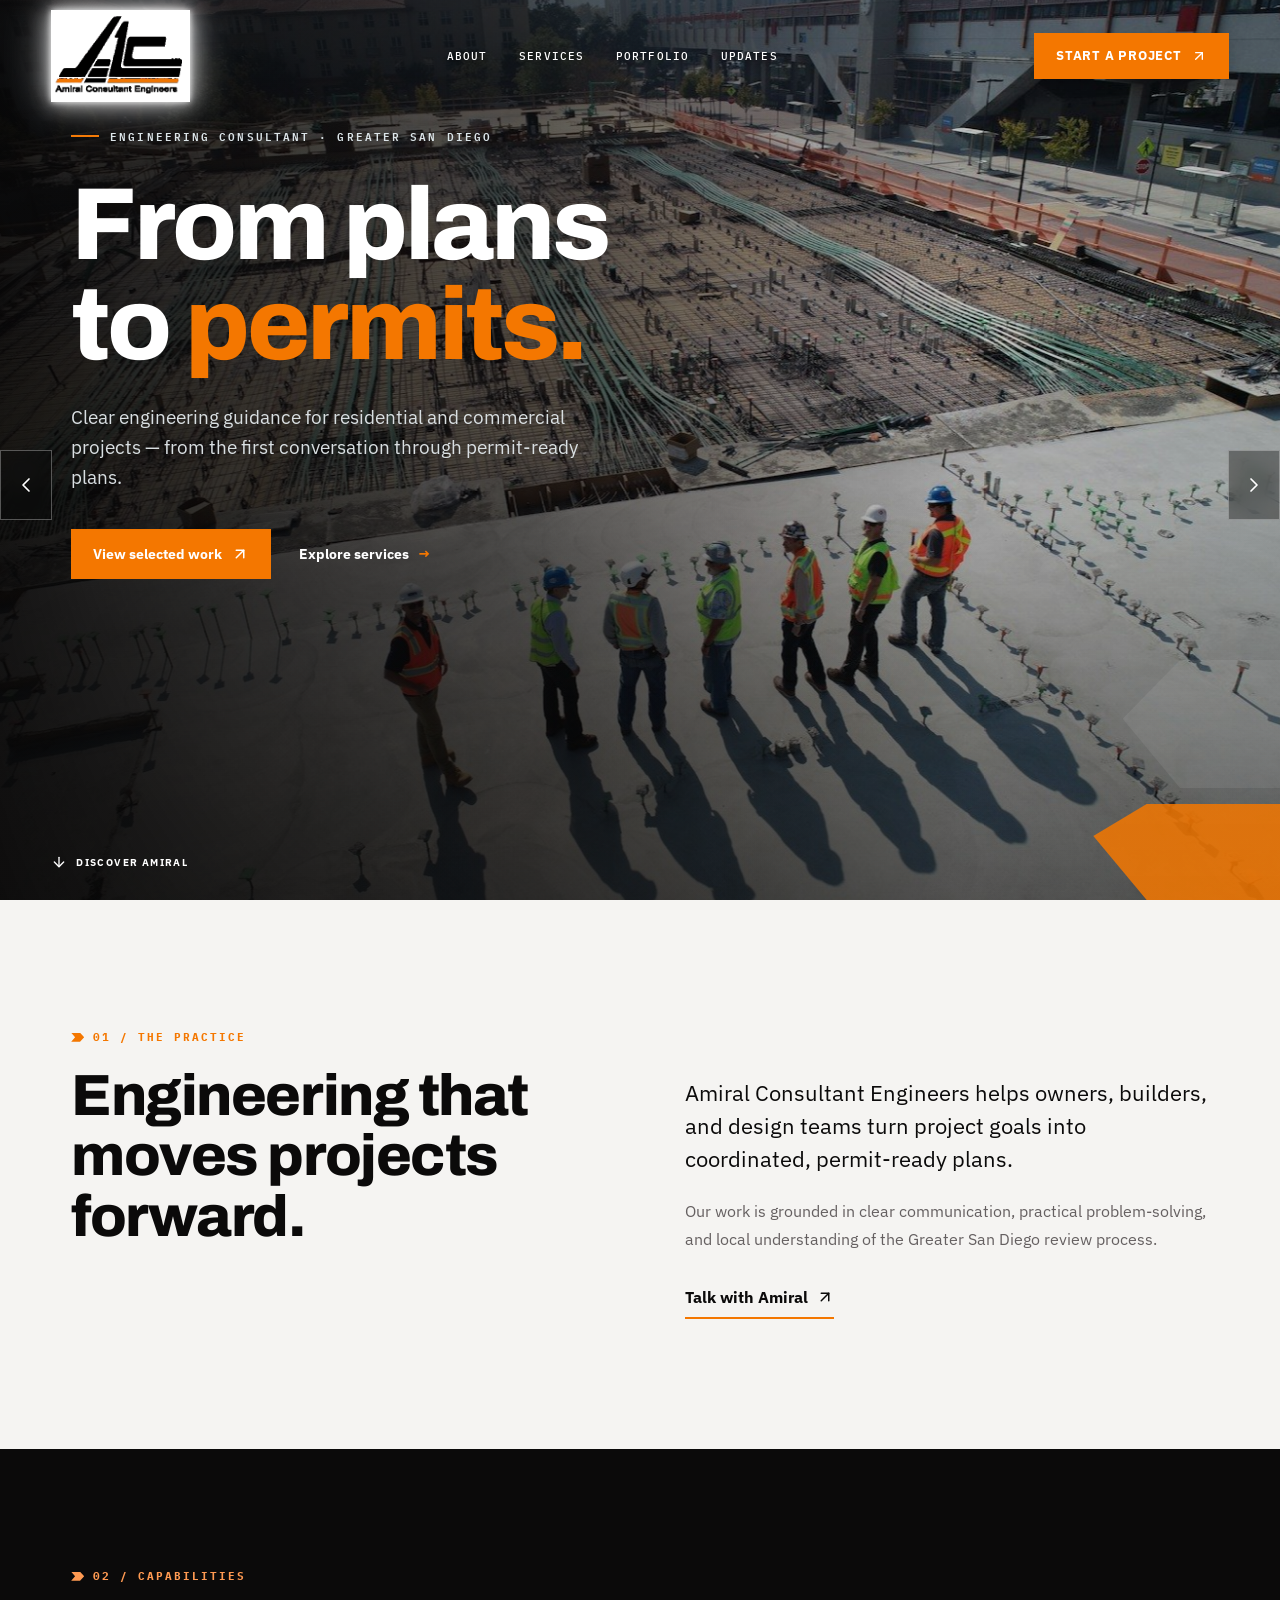
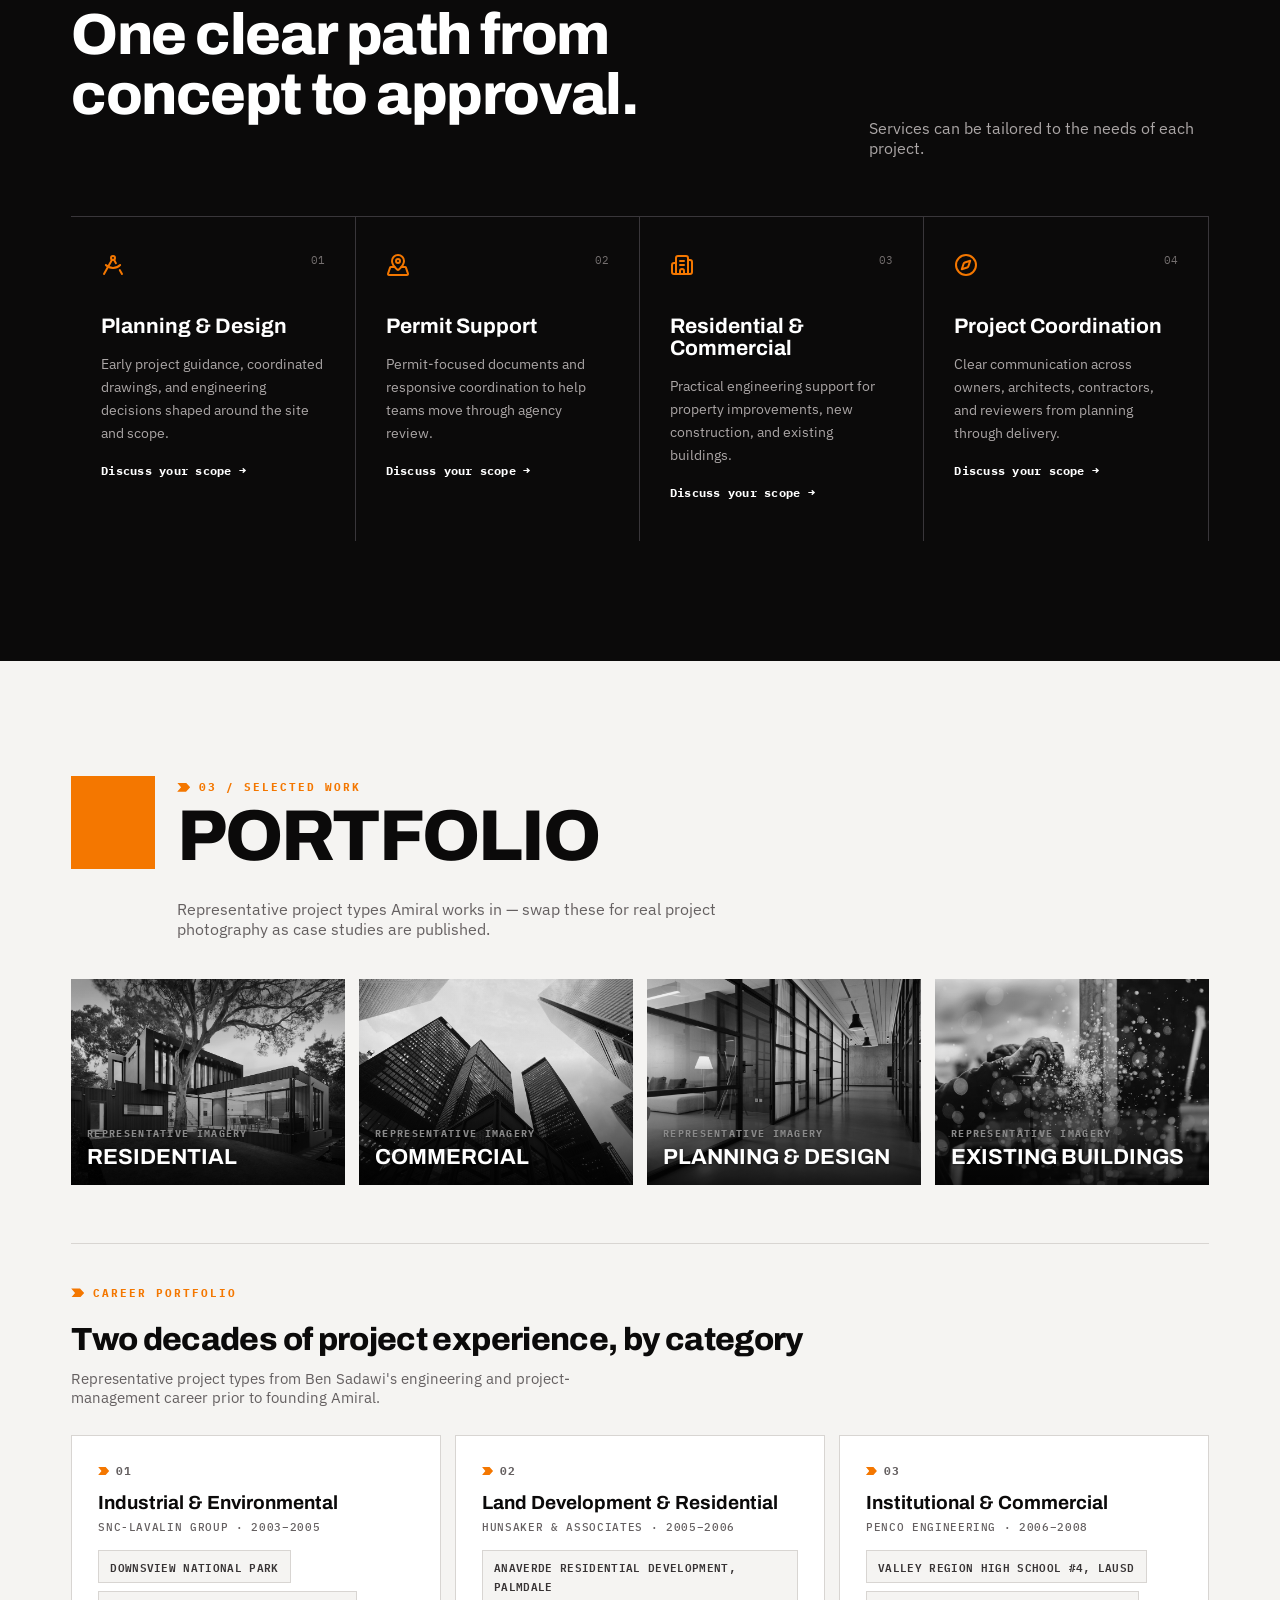
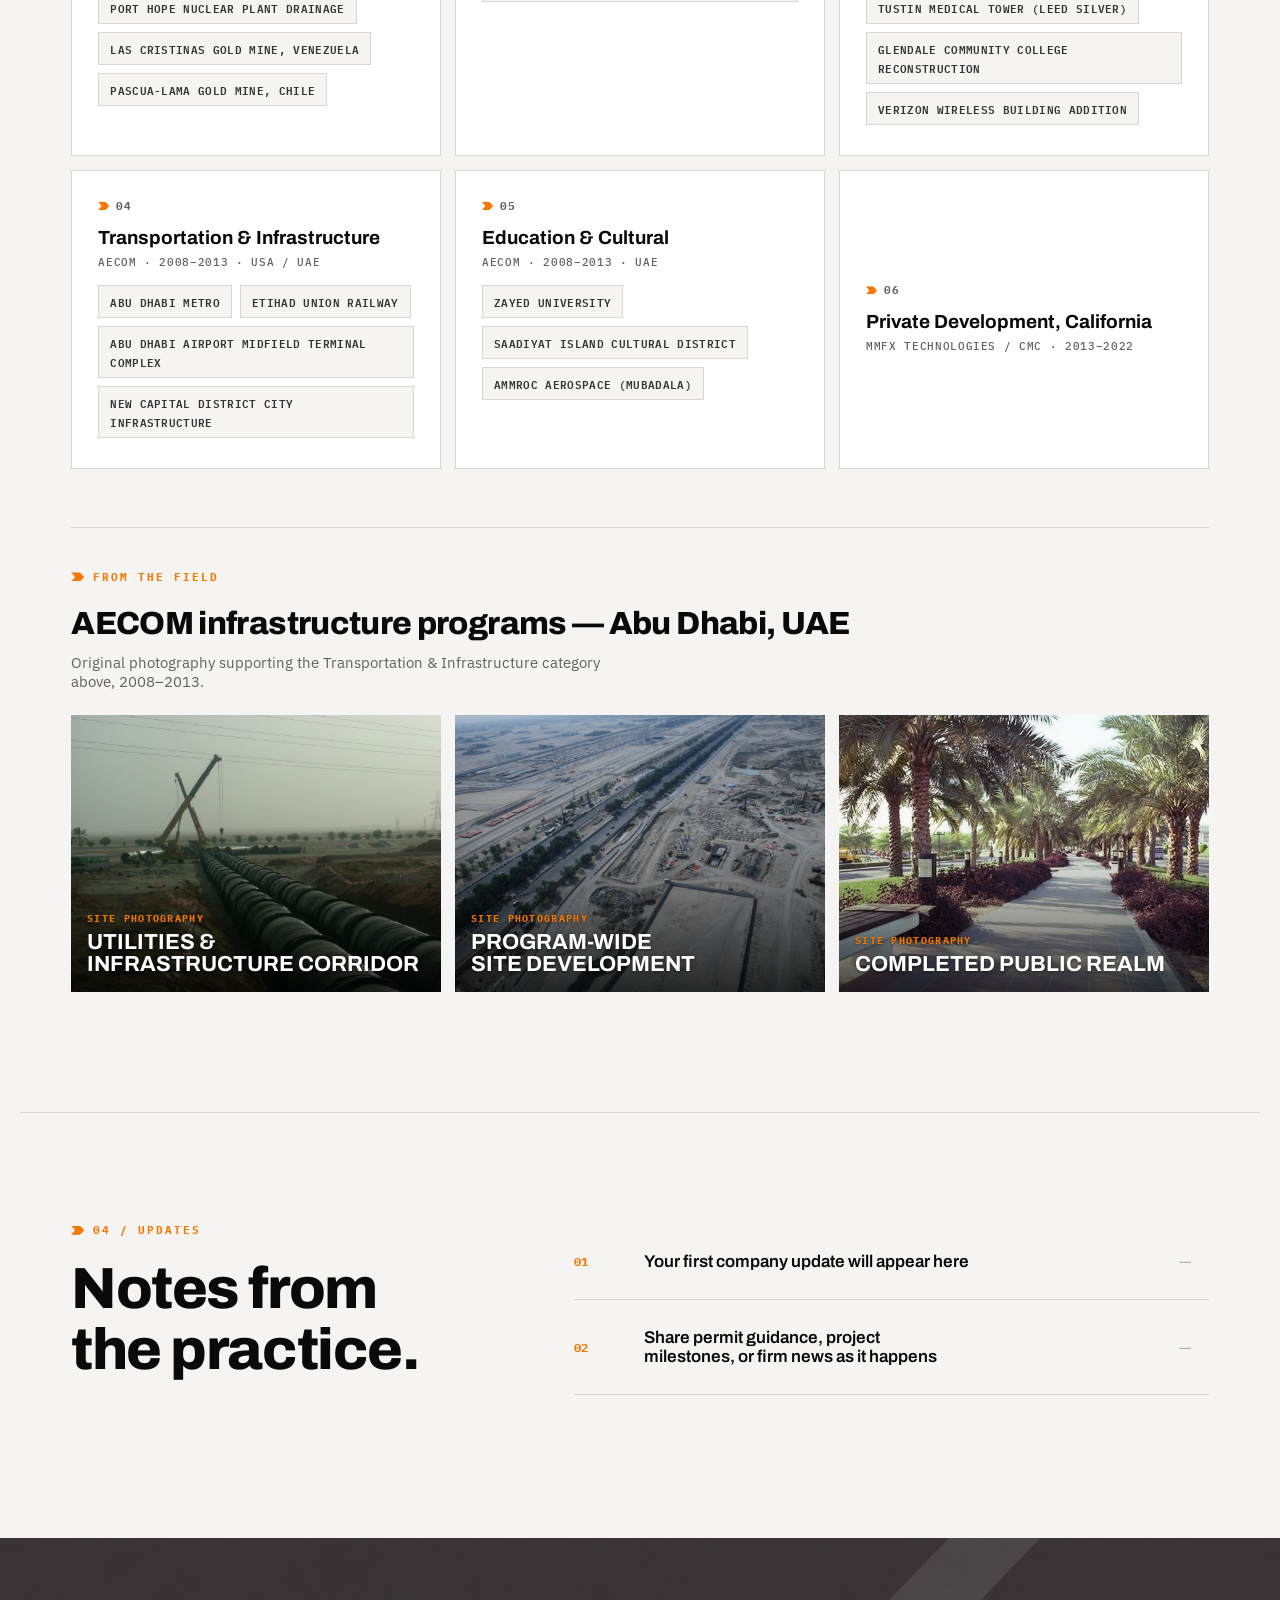
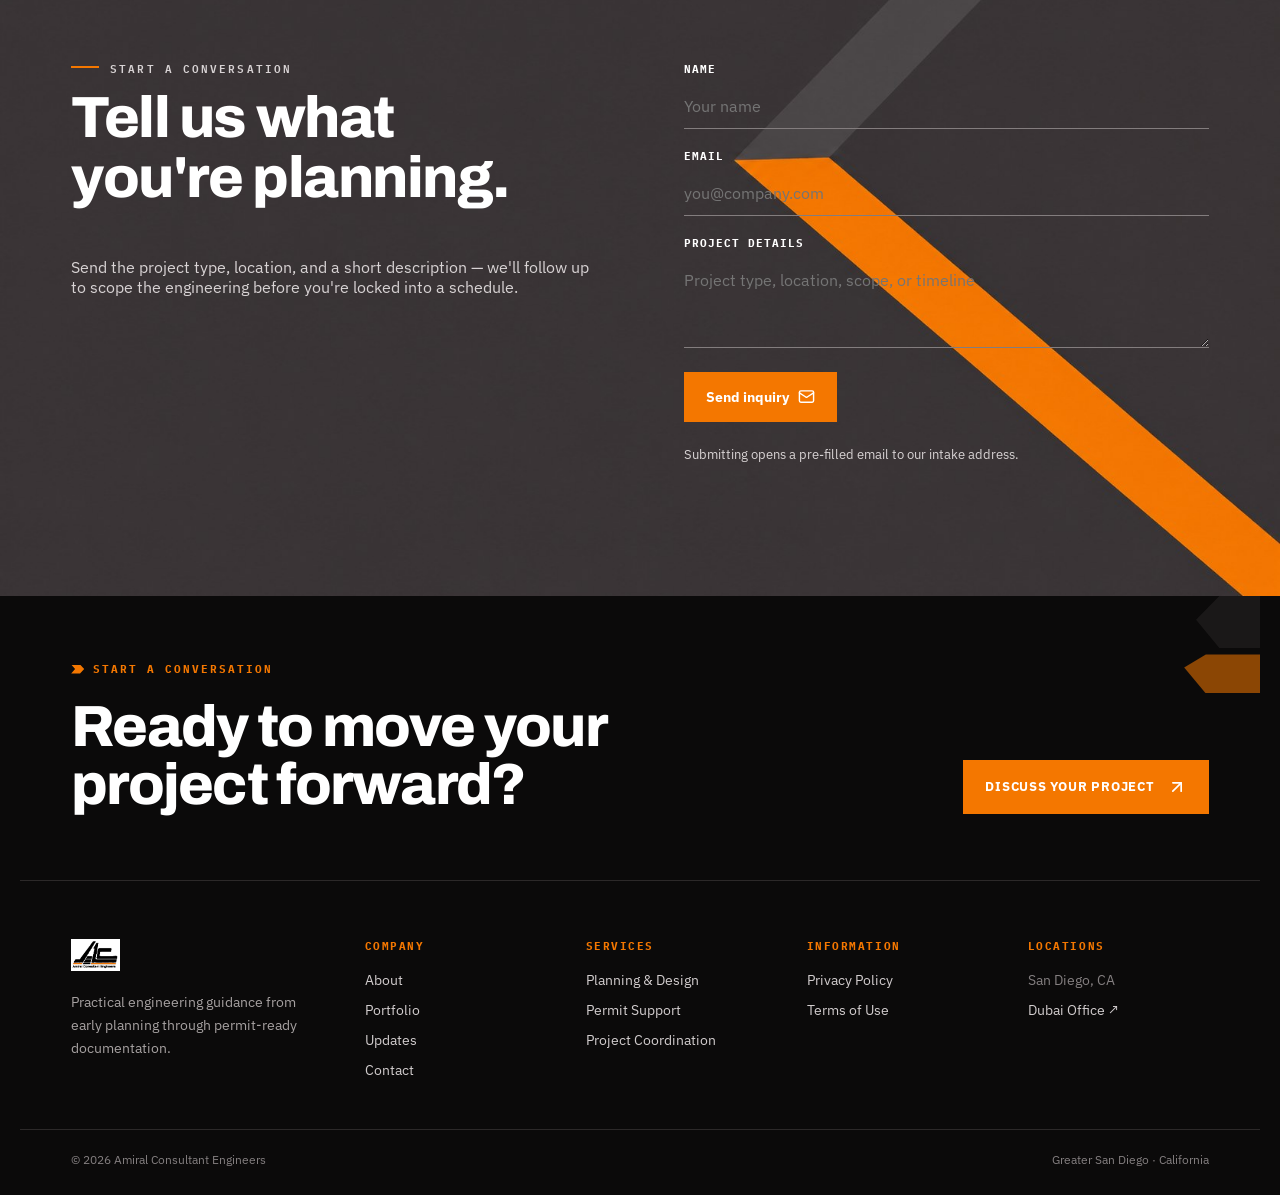
==== index.html @ 7d8e1036 "Add files via upload" ====
<!doctype html>
<html lang="en">
<head>
<meta charset="utf-8">
<meta name="viewport" content="width=device-width,initial-scale=1">
<title>Amiral Consultant Engineers</title>
<link rel="icon" href="assets/favicon.svg">
<link rel="preconnect" href="https://fonts.googleapis.com">
<link rel="preconnect" href="https://fonts.gstatic.com" crossorigin>
<link rel="stylesheet" href="https://fonts.googleapis.com/css2?family=Archivo:wght@500;700;800;900&family=IBM+Plex+Sans:wght@400;500;600&family=IBM+Plex+Mono:wght@500;600&display=swap">
<link rel="stylesheet" href="style.css">
</head>
<body class="has-hero">
<header class="site-header">
  <a href="#top" class="brand" aria-label="Amiral Consultant Engineers home">
    <img src="assets/logo.png" alt="Amiral Consultant Engineers">
  </a>
  <nav class="desktop-nav" aria-label="Primary navigation">
    <a href="#about">About</a>
    <a href="#expertise">Services</a>
    <a href="#work">Portfolio</a>
    <a href="#updates">Updates</a>
  </nav>
  <a href="#contact" class="header-cta">Start a project
    <svg width="16" height="16" viewBox="0 0 24 24" fill="none" stroke="currentColor" stroke-width="2" stroke-linecap="round" stroke-linejoin="round" aria-hidden="true"><path d="M7 7h10v10"/><path d="M7 17 17 7"/></svg>
  </a>
  <button class="menu-toggle" type="button" aria-label="Open navigation" aria-expanded="false" aria-controls="mobile-menu">
    <svg width="24" height="24" viewBox="0 0 24 24" fill="none" stroke="currentColor" stroke-width="2" stroke-linecap="round" stroke-linejoin="round" aria-hidden="true"><path d="M4 5h16"/><path d="M4 12h16"/><path d="M4 19h16"/></svg>
  </button>
</header>

<div class="menu-backdrop" aria-hidden="true"></div>
<aside id="mobile-menu" class="mobile-menu" aria-hidden="true">
  <div class="mobile-menu-top">
    <span>Menu</span>
    <button type="button" aria-label="Close navigation">
      <svg width="22" height="22" viewBox="0 0 24 24" fill="none" stroke="currentColor" stroke-width="2" stroke-linecap="round" stroke-linejoin="round" aria-hidden="true"><path d="M18 6 6 18"/><path d="m6 6 12 12"/></svg>
    </button>
  </div>
  <nav aria-label="Mobile navigation">
    <a href="#about"><span>01</span>About</a>
    <a href="#expertise"><span>02</span>Services</a>
    <a href="#work"><span>03</span>Portfolio</a>
    <a href="#updates"><span>04</span>Updates</a>
  </nav>
  <a href="#contact" class="mobile-menu-cta">Start a project
    <svg width="18" height="18" viewBox="0 0 24 24" fill="none" stroke="currentColor" stroke-width="2" stroke-linecap="round" stroke-linejoin="round" aria-hidden="true"><path d="M7 7h10v10"/><path d="M7 17 17 7"/></svg>
  </a>
  <p>From plans to permits.<br>Serving Greater San Diego.</p>
</aside>

<main id="top">
  <section class="hero" aria-labelledby="hero-title">
    <div class="hero-image hero-slide slide-right" style="background-image:url(assets/hero-coordination.jpg)" role="img" aria-label="Engineering and construction project site"></div>
    <div class="hero-slider-controls" aria-label="Banner image controls">
      <button class="hero-arrow hero-arrow-left" type="button" aria-label="Previous banner image">
        <svg viewBox="0 0 24 24" fill="none" stroke="currentColor" stroke-width="2" stroke-linecap="round" stroke-linejoin="round" aria-hidden="true"><path d="m15 18-6-6 6-6"/></svg>
      </button>
      <button class="hero-arrow hero-arrow-right" type="button" aria-label="Next banner image">
        <svg viewBox="0 0 24 24" fill="none" stroke="currentColor" stroke-width="2" stroke-linecap="round" stroke-linejoin="round" aria-hidden="true"><path d="m9 18 6-6-6-6"/></svg>
      </button>
    </div>
    <div class="hero-shade"></div>
    <svg class="hero-chevron" viewBox="0 0 240 180" aria-hidden="true" focusable="false">
      <polygon points="240,0 240,96 165,96 122,44 165,0" fill="rgba(255,255,255,.07)"/>
      <polygon points="240,108 240,180 140,180 100,132 140,108" fill="var(--orange)" opacity=".85"/>
    </svg>
    <div class="hero-content">
      <p class="eyebrow"><span></span> Engineering consultant · Greater San Diego</p>
      <h1 id="hero-title">From plans<br>to <em>permits.</em></h1>
      <p class="hero-copy">Clear engineering guidance for residential and commercial projects — from the first conversation through permit-ready plans.</p>
      <div class="hero-actions">
        <a href="#work" class="button primary">View selected work
          <svg width="18" height="18" viewBox="0 0 24 24" fill="none" stroke="currentColor" stroke-width="2" stroke-linecap="round" stroke-linejoin="round" aria-hidden="true"><path d="M7 7h10v10"/><path d="M7 17 17 7"/></svg>
        </a>
        <a href="#expertise" class="text-link">Explore services <span>→</span></a>
      </div>
    </div>
    <a class="scroll-cue" href="#about" aria-label="Scroll to company introduction">
      <svg width="16" height="16" viewBox="0 0 24 24" fill="none" stroke="currentColor" stroke-width="2" stroke-linecap="round" stroke-linejoin="round" aria-hidden="true"><path d="M12 5v14"/><path d="m19 12-7 7-7-7"/></svg>
      Discover Amiral
    </a>
  </section>

  <section class="intro section" id="about">
    <div>
      <p class="section-label">01 / The practice</p>
      <h2>Engineering that<br>moves projects forward.</h2>
    </div>
    <div class="intro-copy">
      <p>Amiral Consultant Engineers helps owners, builders, and design teams turn project goals into coordinated, permit-ready plans.</p>
      <p>Our work is grounded in clear communication, practical problem-solving, and local understanding of the Greater San Diego review process.</p>
      <a href="#contact" class="arrow-link">Talk with Amiral
        <svg width="18" height="18" viewBox="0 0 24 24" fill="none" stroke="currentColor" stroke-width="2" stroke-linecap="round" stroke-linejoin="round" aria-hidden="true"><path d="M7 7h10v10"/><path d="M7 17 17 7"/></svg>
      </a>
    </div>
  </section>

  <section class="expertise" id="expertise">
    <div class="section expertise-head">
      <div>
        <p class="section-label light">02 / Capabilities</p>
        <h2>One clear path from<br>concept to approval.</h2>
      </div>
      <p>Services can be tailored to the needs of each project.</p>
    </div>
    <div class="service-grid section" style="padding-top:0;">
      <article>
        <svg width="24" height="24" viewBox="0 0 24 24" fill="none" stroke="currentColor" stroke-width="2" stroke-linecap="round" stroke-linejoin="round" aria-hidden="true"><path d="m12.99 6.74 1.93 3.44"/><path d="M19.136 12a10 10 0 0 1-14.271 0"/><path d="m21 21-2.16-3.84"/><path d="m3 21 8.02-14.26"/><circle cx="12" cy="5" r="2"/></svg>
        <span class="idx">01</span>
        <h3>Planning &amp; Design</h3>
        <p>Early project guidance, coordinated drawings, and engineering decisions shaped around the site and scope.</p>
        <a href="#contact">Discuss your scope →</a>
      </article>
      <article>
        <svg width="24" height="24" viewBox="0 0 24 24" fill="none" stroke="currentColor" stroke-width="2" stroke-linecap="round" stroke-linejoin="round" aria-hidden="true"><path d="M18 8c0 3.613-3.869 7.429-5.393 8.795a1 1 0 0 1-1.214 0C9.87 15.429 6 11.613 6 8a6 6 0 0 1 12 0"/><circle cx="12" cy="8" r="2"/><path d="M8.714 14h-3.71a1 1 0 0 0-.948.683l-2.004 6A1 1 0 0 0 3 22h18a1 1 0 0 0 .948-1.316l-2-6a1 1 0 0 0-.949-.684h-3.712"/></svg>
        <span class="idx">02</span>
        <h3>Permit Support</h3>
        <p>Permit-focused documents and responsive coordination to help teams move through agency review.</p>
        <a href="#contact">Discuss your scope →</a>
      </article>
      <article>
        <svg width="24" height="24" viewBox="0 0 24 24" fill="none" stroke="currentColor" stroke-width="2" stroke-linecap="round" stroke-linejoin="round" aria-hidden="true"><path d="M10 12h4"/><path d="M10 8h4"/><path d="M14 21v-3a2 2 0 0 0-4 0v3"/><path d="M6 10H4a2 2 0 0 0-2 2v7a2 2 0 0 0 2 2h16a2 2 0 0 0 2-2V9a2 2 0 0 0-2-2h-2"/><path d="M6 21V5a2 2 0 0 1 2-2h8a2 2 0 0 1 2 2v16"/></svg>
        <span class="idx">03</span>
        <h3>Residential &amp; Commercial</h3>
        <p>Practical engineering support for property improvements, new construction, and existing buildings.</p>
        <a href="#contact">Discuss your scope →</a>
      </article>
      <article>
        <svg width="24" height="24" viewBox="0 0 24 24" fill="none" stroke="currentColor" stroke-width="2" stroke-linecap="round" stroke-linejoin="round" aria-hidden="true"><circle cx="12" cy="12" r="10"/><path d="m16.24 7.76-1.804 5.411a2 2 0 0 1-1.265 1.265L7.76 16.24l1.804-5.411a2 2 0 0 1 1.265-1.265z"/></svg>
        <span class="idx">04</span>
        <h3>Project Coordination</h3>
        <p>Clear communication across owners, architects, contractors, and reviewers from planning through delivery.</p>
        <a href="#contact">Discuss your scope →</a>
      </article>
    </div>
  </section>

  <section class="work section" id="work">
    <div class="portfolio-heading">
      <span aria-hidden="true"></span>
      <div>
        <p class="section-label">03 / Selected work</p>
        <h2>Portfolio</h2>
      </div>
    </div>
    <p class="portfolio-intro">Representative project types Amiral works in — swap these for real project photography as case studies are published.</p>
    <div class="project-grid">
      <article class="project">
        <a href="#contact" class="project-image-link" aria-label="Ask about residential projects">
          <div class="project-image" style="background-image:url(assets/work-residential.jpg)">
            <div class="project-overlay"><small>Representative imagery</small><h3>Residential</h3></div>
            <i><svg width="20" height="20" viewBox="0 0 24 24" fill="none" stroke="currentColor" stroke-width="2" stroke-linecap="round" stroke-linejoin="round" aria-hidden="true"><path d="M7 7h10v10"/><path d="M7 17 17 7"/></svg></i>
          </div>
        </a>
      </article>
      <article class="project">
        <a href="#contact" class="project-image-link" aria-label="Ask about commercial projects">
          <div class="project-image" style="background-image:url(assets/work-commercial.jpg)">
            <div class="project-overlay"><small>Representative imagery</small><h3>Commercial</h3></div>
            <i><svg width="20" height="20" viewBox="0 0 24 24" fill="none" stroke="currentColor" stroke-width="2" stroke-linecap="round" stroke-linejoin="round" aria-hidden="true"><path d="M7 7h10v10"/><path d="M7 17 17 7"/></svg></i>
          </div>
        </a>
      </article>
      <article class="project">
        <a href="#contact" class="project-image-link" aria-label="Ask about planning and design">
          <div class="project-image" style="background-image:url(assets/work-planning.jpg)">
            <div class="project-overlay"><small>Representative imagery</small><h3>Planning &amp; Design</h3></div>
            <i><svg width="20" height="20" viewBox="0 0 24 24" fill="none" stroke="currentColor" stroke-width="2" stroke-linecap="round" stroke-linejoin="round" aria-hidden="true"><path d="M7 7h10v10"/><path d="M7 17 17 7"/></svg></i>
          </div>
        </a>
      </article>
      <article class="project">
        <a href="#contact" class="project-image-link" aria-label="Ask about existing-building retrofits">
          <div class="project-image" style="background-image:url(assets/work-retrofit.jpg)">
            <div class="project-overlay"><small>Representative imagery</small><h3>Existing Buildings</h3></div>
            <i><svg width="20" height="20" viewBox="0 0 24 24" fill="none" stroke="currentColor" stroke-width="2" stroke-linecap="round" stroke-linejoin="round" aria-hidden="true"><path d="M7 7h10v10"/><path d="M7 17 17 7"/></svg></i>
          </div>
        </a>
      </article>
    </div>

    <div class="portfolio-sub">
      <p class="section-label">Career portfolio</p>
      <h3>Two decades of project experience, by category</h3>
      <p class="portfolio-sub-intro">Representative project types from Ben Sadawi's engineering and project-management career prior to founding Amiral.</p>
    </div>
    <div class="category-grid">
      <article class="category-card">
        <span class="idx">01</span>
        <h3>Industrial &amp; Environmental</h3>
        <span class="category-meta">SNC-Lavalin Group · 2003–2005</span>
        <ul>
          <li>Downsview National Park</li>
          <li>Port Hope Nuclear Plant Drainage</li>
          <li>Las Cristinas Gold Mine, Venezuela</li>
          <li>Pascua-Lama Gold Mine, Chile</li>
        </ul>
      </article>
      <article class="category-card">
        <span class="idx">02</span>
        <h3>Land Development &amp; Residential</h3>
        <span class="category-meta">Hunsaker &amp; Associates · 2005–2006</span>
        <ul>
          <li>ANAVERDE Residential Development, Palmdale</li>
        </ul>
      </article>
      <article class="category-card">
        <span class="idx">03</span>
        <h3>Institutional &amp; Commercial</h3>
        <span class="category-meta">PENCO Engineering · 2006–2008</span>
        <ul>
          <li>Valley Region High School #4, LAUSD</li>
          <li>Tustin Medical Tower (LEED Silver)</li>
          <li>Glendale Community College Reconstruction</li>
          <li>Verizon Wireless Building Addition</li>
        </ul>
      </article>
      <article class="category-card">
        <span class="idx">04</span>
        <h3>Transportation &amp; Infrastructure</h3>
        <span class="category-meta">AECOM · 2008–2013 · USA / UAE</span>
        <ul>
          <li>Abu Dhabi Metro</li>
          <li>Etihad Union Railway</li>
          <li>Abu Dhabi Airport Midfield Terminal Complex</li>
          <li>New Capital District City Infrastructure</li>
        </ul>
      </article>
      <article class="category-card">
        <span class="idx">05</span>
        <h3>Education &amp; Cultural</h3>
        <span class="category-meta">AECOM · 2008–2013 · UAE</span>
        <ul>
          <li>Zayed University</li>
          <li>Saadiyat Island Cultural District</li>
          <li>AMMROC Aerospace (Mubadala)</li>
        </ul>
      </article>
      <article class="category-card is-compact">
        <span class="idx">06</span>
        <h3>Private Development, California</h3>
        <span class="category-meta">MMFX Technologies / CMC · 2013–2022</span>
      </article>
    </div>

    <div class="portfolio-sub">
      <p class="section-label">From the field</p>
      <h3>AECOM infrastructure programs — Abu Dhabi, UAE</h3>
      <p class="portfolio-sub-intro">Original photography supporting the Transportation &amp; Infrastructure category above, 2008–2013.</p>
    </div>
    <div class="project-grid project-grid-3">
      <article class="project">
        <div class="project-image" style="background-image:url(assets/work-aecom-utilities.jpg)">
          <div class="project-overlay"><small>Site photography</small><h3>Utilities &amp; Infrastructure Corridor</h3></div>
        </div>
      </article>
      <article class="project">
        <div class="project-image" style="background-image:url(assets/work-aecom-sitewide.jpg)">
          <div class="project-overlay"><small>Site photography</small><h3>Program-Wide Site Development</h3></div>
        </div>
      </article>
      <article class="project">
        <div class="project-image" style="background-image:url(assets/work-aecom-streetscape.jpg)">
          <div class="project-overlay"><small>Site photography</small><h3>Completed Public Realm</h3></div>
        </div>
      </article>
    </div>
  </section>

  <section class="updates section" id="updates">
    <div>
      <p class="section-label">04 / Updates</p>
      <h2>Notes from<br>the practice.</h2>
    </div>
    <div class="news-list">
      <article><span class="news-index">01</span><h3>Your first company update will appear here</h3><span class="empty-arrow">—</span></article>
      <article><span class="news-index">02</span><h3>Share permit guidance, project milestones, or firm news as it happens</h3><span class="empty-arrow">—</span></article>
    </div>
  </section>

  <section class="contact" id="contact">
    <div class="section contact-inner">
      <div>
        <p class="eyebrow"><span></span> Start a conversation</p>
        <h2>Tell us what<br>you're planning.</h2>
        <p>Send the project type, location, and a short description — we'll follow up to scope the engineering before you're locked into a schedule.</p>
      </div>
      <form>
        <label>Name<input required placeholder="Your name" name="name"></label>
        <label>Email<input type="email" required placeholder="you@company.com" name="email"></label>
        <label>Project details<textarea name="message" required placeholder="Project type, location, scope, or timeline"></textarea></label>
        <button class="button primary" type="submit">Send inquiry
          <svg width="17" height="17" viewBox="0 0 24 24" fill="none" stroke="currentColor" stroke-width="2" stroke-linecap="round" stroke-linejoin="round" aria-hidden="true"><path d="m22 7-8.991 5.727a2 2 0 0 1-2.009 0L2 7"/><rect x="2" y="4" width="20" height="16" rx="2"/></svg>
        </button>
        <p class="form-note">Submitting opens a pre-filled email to our intake address.</p>
      </form>
    </div>
  </section>
</main>

<footer class="site-footer">
  <div class="footer-callout">
    <svg class="footer-chevron" viewBox="0 0 240 180" aria-hidden="true" focusable="false">
      <polygon points="240,0 240,96 165,96 122,44 165,0" fill="#282525"/>
      <polygon points="240,108 240,180 140,180 100,132 140,108" fill="var(--orange)"/>
    </svg>
    <div>
      <p class="section-label">Start a conversation</p>
      <h2>Ready to move your<br>project forward?</h2>
    </div>
    <a href="#contact">Discuss your project
      <svg width="20" height="20" viewBox="0 0 24 24" fill="none" stroke="currentColor" stroke-width="2" stroke-linecap="round" stroke-linejoin="round" aria-hidden="true"><path d="M7 7h10v10"/><path d="M7 17 17 7"/></svg>
    </a>
  </div>
  <div class="footer-main">
    <div class="footer-identity">
      <a href="#top" aria-label="Amiral Consultant Engineers home"><img src="assets/logo.png" alt="Amiral Consultant Engineers"></a>
      <p>Practical engineering guidance from early planning through permit-ready documentation.</p>
    </div>
    <nav class="footer-column" aria-label="Company">
      <h3>Company</h3>
      <a href="#about">About</a>
      <a href="#work">Portfolio</a>
      <a href="#updates">Updates</a>
      <a href="#contact">Contact</a>
    </nav>
    <nav class="footer-column" aria-label="Services">
      <h3>Services</h3>
      <a href="#expertise">Planning &amp; Design</a>
      <a href="#expertise">Permit Support</a>
      <a href="#expertise">Project Coordination</a>
    </nav>
    <nav class="footer-column" aria-label="Legal">
      <h3>Information</h3>
      <a href="privacy-policy.html">Privacy Policy</a>
      <a href="terms-of-use.html">Terms of Use</a>
    </nav>
    <nav class="footer-column" aria-label="Locations">
      <h3>Locations</h3>
      <span class="footer-location">San Diego, CA</span>
      <a href="https://amiralce.com/" target="_blank" rel="noopener">Dubai Office ↗</a>
    </nav>
  </div>
  <div class="footer-bottom">
    <span>© 2026 Amiral Consultant Engineers</span>
    <span>Greater San Diego · California</span>
  </div>
</footer>

<script src="script.js"></script>
</body>
</html>
---- style.css ----
/* Amiral Consultant Engineers — shared stylesheet
   Palette and section rhythm carried over from the firm's own site build;
   fonts upgraded from the Arial fallback to a real display/body/mono pairing. */

:root{
  --ink:#0b0a0a;
  --charcoal:#373334;
  --orange:#f47700;
  --orange-deep:#d96600;
  --paper:#f5f4f2;
  --line:#d8d5d2;
  --muted:#656061;
  --white:#ffffff;
  --font-display:'Archivo', system-ui, sans-serif;
  --font-body:'IBM Plex Sans', system-ui, sans-serif;
  --font-mono:'IBM Plex Mono', ui-monospace, 'SF Mono', Menlo, monospace;
}

*{box-sizing:border-box;}
html{scroll-behavior:smooth; overflow-x:hidden;}
body{margin:0; background:var(--paper); color:var(--ink); font-family:var(--font-body); padding-top:112px; overflow-x:hidden;}
body.has-hero{padding-top:0;}
h1,h2,h3,p{margin-top:0;}
h1,h2,h3{font-family:var(--font-display); text-wrap:balance;}
img{max-width:100%; display:block;}
a{text-decoration:none; color:inherit;}
.section{max-width:1240px; margin:0 auto; padding:110px clamp(20px,4vw,54px);}

/* ---------- Header ---------- */
/* Transparent by default so it floats over the hero image; solidifies after scroll
   (and immediately, via JS, on pages with no hero — see script.js). */
.site-header{
  height:112px; background:transparent; color:#fff;
  border-bottom:1px solid transparent; box-shadow:none;
  padding:0 clamp(20px,4vw,54px); display:flex; align-items:center; justify-content:space-between;
  position:fixed; top:0; left:0; right:0; z-index:20;
  transition:background .3s ease, border-color .3s ease, box-shadow .3s ease, color .3s ease;
}
.site-header.is-solid{
  background:var(--white); color:var(--ink);
  border-bottom:1px solid var(--line); box-shadow:0 5px 22px rgba(20,18,18,.06);
}
.brand{display:flex; align-items:center; gap:10px;}
.brand img{
  height:92px; width:auto;
  filter:drop-shadow(0 0 3px rgba(255,255,255,.9)) drop-shadow(0 0 10px rgba(255,255,255,.7)) drop-shadow(0 0 20px rgba(255,255,255,.45));
  transition:filter .3s ease;
}
.site-header.is-solid .brand img{filter:none;}
.desktop-nav{display:flex; gap:32px;}
.desktop-nav a{
  font-family:var(--font-mono); font-size:11px; font-weight:500; letter-spacing:.1em;
  text-transform:uppercase; color:#fff; text-shadow:0 1px 4px rgba(0,0,0,.4); position:relative; padding:35px 0;
  transition:color .3s ease, text-shadow .3s ease;
}
.site-header.is-solid .desktop-nav a{color:#302c2d; text-shadow:none;}
.desktop-nav a::after{content:""; position:absolute; left:0; right:100%; bottom:24px; height:2px; background:var(--orange); transition:right .25s;}
.desktop-nav a:hover{color:#fff;}
.site-header.is-solid .desktop-nav a:hover{color:var(--ink);}
.desktop-nav a:hover::after, .desktop-nav a:focus-visible::after{right:0;}
.header-cta{
  display:inline-flex; align-items:center; gap:9px; height:46px; padding:0 22px;
  background:var(--orange); color:#fff; font-weight:700; font-size:13px;
  text-transform:uppercase; letter-spacing:.06em; box-shadow:0 4px 16px rgba(0,0,0,.18);
}
.header-cta:hover{background:var(--orange-deep);}
.menu-toggle{
  display:none; width:44px; height:44px; border:1px solid rgba(255,255,255,.6); background:rgba(11,10,10,.25);
  color:#fff; align-items:center; justify-content:center; cursor:pointer; transition:background .3s ease, border-color .3s ease, color .3s ease;
}
.site-header.is-solid .menu-toggle{border-color:var(--line); background:transparent; color:var(--ink);}
.menu-toggle:hover, .menu-toggle:focus-visible{background:var(--orange); border-color:var(--orange); color:#fff;}
.menu-toggle svg{width:22px;}

.menu-backdrop{position:fixed; inset:0; background:rgba(0,0,0,.6); z-index:40; opacity:0; visibility:hidden; transition:opacity .3s, visibility .3s;}
.menu-backdrop.is-open{opacity:1; visibility:visible;}
.mobile-menu{
  position:fixed; top:0; right:0; width:min(88vw,390px); height:100dvh; background:#fff; color:var(--ink);
  z-index:50; padding:24px 26px 32px; display:flex; flex-direction:column; gap:0;
  transform:translateX(105%); visibility:hidden; transition:transform .35s ease, visibility .35s;
  box-shadow:-18px 0 55px rgba(0,0,0,.18);
}
.mobile-menu.is-open{transform:translateX(0); visibility:visible;}
.mobile-menu-top{display:flex; align-items:center; justify-content:space-between; text-transform:uppercase; letter-spacing:.17em; font-size:12px; color:var(--muted);}
.mobile-menu-top button{width:44px; height:44px; background:var(--orange); border:0; color:#fff; display:grid; place-items:center; cursor:pointer;}
.mobile-menu nav{display:grid; margin-top:40px;}
.mobile-menu nav a{
  display:flex; align-items:center; gap:14px; border-bottom:1px solid var(--line); padding:17px 0;
  font:600 26px var(--font-display); letter-spacing:-.02em; color:var(--ink);
}
.mobile-menu nav a span{font:700 10px var(--font-mono); color:var(--orange); letter-spacing:.1em;}
.mobile-menu nav a:hover{color:var(--orange);}
.mobile-menu-cta{
  margin-top:auto; background:var(--orange); padding:17px 19px; display:flex; align-items:center;
  justify-content:space-between; font-weight:700; text-transform:uppercase; letter-spacing:.06em;
  font-size:13px; color:#fff;
}
.mobile-menu>p{margin:20px 0 0; color:var(--muted); font-size:12px; line-height:1.6;}

/* ---------- Hero ---------- */
.hero{position:relative; min-height:100vh; min-height:100dvh; background:var(--ink); color:#fff; overflow:hidden;}
.hero-image{position:absolute; inset:0; background-size:cover; background-position:center 44%; transform:scale(1.01);}
.hero-slide{animation-duration:.7s; animation-timing-function:cubic-bezier(.22,.78,.28,1); animation-fill-mode:both;}
.slide-right{animation-name:hero-from-right;}
.slide-left{animation-name:hero-from-left;}
@keyframes hero-from-right{from{opacity:.4; transform:translateX(5%) scale(1.06);} to{opacity:1; transform:translateX(0) scale(1.01);}}
@keyframes hero-from-left{from{opacity:.4; transform:translateX(-5%) scale(1.06);} to{opacity:1; transform:translateX(0) scale(1.01);}}
.hero-shade{position:absolute; inset:0; background:linear-gradient(90deg, rgba(7,6,6,.92) 0%, rgba(7,6,6,.66) 42%, rgba(7,6,6,.18) 76%), linear-gradient(0deg, rgba(7,6,6,.5), transparent 46%);}
.hero-chevron{position:absolute; bottom:0; right:0; z-index:0; width:min(32vw,320px); height:auto; pointer-events:none;}
.hero-content{position:relative; z-index:1; max-width:1240px; margin:0 auto; padding:clamp(96px,14vh,160px) clamp(20px,4vw,54px) 140px;}
.eyebrow{display:flex; align-items:center; gap:11px; text-transform:uppercase; letter-spacing:.19em; font-size:11px; font-weight:600; font-family:var(--font-mono); color:#dce5e9;}
.eyebrow span{width:28px; height:2px; background:var(--orange);}
.hero h1{font-size:clamp(50px,8vw,112px); line-height:.98; letter-spacing:-.03em; font-weight:800; max-width:1000px; margin:30px 0 26px;}
.hero h1 em{font-style:normal; color:var(--orange);}
.hero-copy{font-size:19px; line-height:1.6; max-width:560px; color:#d9dfe2;}
.hero-actions{display:flex; align-items:center; gap:28px; margin-top:36px; flex-wrap:wrap;}
.button{
  display:inline-flex; align-items:center; justify-content:center; gap:9px; font-weight:700;
  border:0; padding:16px 22px; cursor:pointer; font-size:14px; font-family:var(--font-body);
}
.button.primary{background:var(--orange); color:#fff;}
.button.primary:hover{background:var(--orange-deep);}
.text-link{font-weight:700; font-size:14px;}
.text-link span{color:var(--orange); margin-left:6px;}
.scroll-cue{
  position:absolute; left:clamp(20px,4vw,54px); bottom:30px; z-index:2; display:flex; gap:9px; align-items:center;
  text-transform:uppercase; letter-spacing:.14em; font-size:10px; font-weight:700; color:#fff;
}
.hero-slider-controls{position:absolute; inset:50% 0 auto; z-index:3; transform:translateY(-50%); pointer-events:none;}
.hero-slider-controls button{
  position:absolute; width:52px; height:70px; display:grid; place-items:center; border:1px solid rgba(255,255,255,.3);
  background:rgba(11,10,10,.36); backdrop-filter:blur(8px); color:#fff; cursor:pointer; pointer-events:auto;
  transition:background .2s, border-color .2s;
}
.hero-arrow-left{left:0;}
.hero-arrow-right{right:0;}
.hero-slider-controls svg{width:24px; height:24px; stroke-width:1.7;}
.hero-slider-controls button:hover, .hero-slider-controls button:focus-visible{background:rgba(244,119,0,.92); border-color:var(--orange);}

/* ---------- Intro / about ---------- */
.intro{display:grid; grid-template-columns:1fr 1fr; gap:90px; padding-top:130px; padding-bottom:130px;}
.section-label{text-transform:uppercase; letter-spacing:.18em; font-size:11px; font-weight:700; font-family:var(--font-mono); color:var(--orange); margin-bottom:22px; display:block;}
.section-label::before{
  content:""; display:inline-block; width:13px; height:9px; margin-right:9px; vertical-align:middle; transform:translateY(-1px);
  background:var(--orange); clip-path:polygon(0 0, 68% 0, 100% 50%, 68% 100%, 0 100%, 30% 50%);
}
.section-label.light{color:#ff9a52;}
.section-label.light::before{background:#ff9a52;}
.intro h2, .section h2, .contact h2{font-size:clamp(38px,5vw,58px); line-height:1.04; letter-spacing:-.025em; font-weight:800;}
.intro-copy{padding-top:46px;}
.intro-copy>p:first-child{font-size:22px; line-height:1.5;}
.intro-copy>p:nth-child(2){color:var(--muted); line-height:1.75; margin-top:18px;}
.arrow-link{display:inline-flex; align-items:center; gap:8px; font-weight:700; border-bottom:2px solid var(--orange); padding:10px 0; margin-top:8px;}

/* ---------- Expertise ---------- */
.expertise{background:var(--ink); color:#fff;}
.expertise-head{display:flex; justify-content:space-between; align-items:flex-end; padding-bottom:42px; padding-top:120px; flex-wrap:wrap; gap:20px;}
.expertise-head>p{color:#aba6a6; max-width:34ch;}
.service-grid{display:grid; grid-template-columns:repeat(4,1fr); padding-top:0; padding-bottom:120px;}
.service-grid article{border-top:1px solid #39363a; border-right:1px solid #39363a; padding:36px 30px 40px; transition:background .25s, transform .25s;}
.service-grid article:hover{background:#161414; transform:translateY(-4px);}
.service-grid svg{color:var(--orange); width:24px; height:24px;}
.service-grid span.idx{float:right; color:#746f6f; font-family:var(--font-mono); font-size:11px;}
.service-grid h3{font-size:21px; margin:34px 0 16px; font-weight:700;}
.service-grid p{color:#aba6a6; font-size:14px; line-height:1.65; min-height:84px;}
.service-grid a{font-size:12px; font-weight:700; font-family:var(--font-mono); letter-spacing:.02em;}
.service-grid a:hover{color:var(--orange);}

/* ---------- Portfolio ---------- */
.work{padding-top:115px; padding-bottom:120px;}
.portfolio-heading{display:flex; align-items:stretch; gap:22px;}
.portfolio-heading>span{width:84px; background:var(--orange); flex:0 0 84px;}
.portfolio-heading .section-label{margin:4px 0 9px;}
.portfolio-heading h2{text-transform:uppercase; font-size:clamp(42px,6vw,72px); line-height:.92; margin:0; letter-spacing:-.03em; font-weight:800;}
.portfolio-intro{margin:30px 0 40px 106px; color:var(--muted); font-size:16px; max-width:56ch;}
.project-grid{display:grid; grid-template-columns:repeat(4,minmax(0,1fr)); gap:14px;}
.project-image-link{display:block; overflow:hidden;}
.project-image{aspect-ratio:4/3; position:relative; background-position:center; background-size:cover; filter:grayscale(100%); transition:filter .3s, transform .35s;}
.project-image::after{content:""; position:absolute; inset:0; background:linear-gradient(0deg, rgba(0,0,0,.78), rgba(0,0,0,.06) 62%);}
.project-image-link:hover .project-image{filter:grayscale(0); transform:scale(1.03);}
.project-image-link:focus-visible{outline:4px solid var(--orange); outline-offset:3px;}
.project-overlay{position:absolute; inset:auto 16px 16px; z-index:2; color:#fff; text-shadow:0 1px 3px rgba(0,0,0,.45);}
.project-overlay small{display:block; color:var(--orange); text-transform:uppercase; letter-spacing:.13em; font-size:10px; font-weight:700; margin-bottom:6px; font-family:var(--font-mono);}
.project-overlay h3{font-size:clamp(17px,1.7vw,23px); line-height:1.05; text-transform:uppercase; margin:0; font-weight:700;}
.project-image i{
  position:absolute; right:14px; bottom:14px; z-index:3; width:38px; height:38px; background:var(--orange); color:#fff;
  display:grid; place-items:center; font-style:normal; transform:translateY(55px); transition:transform .25s;
}
.project-image-link:hover .project-image i{transform:translateY(0);}

.portfolio-sub{margin:58px 0 24px; padding-top:42px; border-top:1px solid var(--line);}
.portfolio-sub h3{font-size:clamp(24px,3vw,32px); font-weight:800; letter-spacing:-.02em; margin:10px 0 0;}
.portfolio-sub-intro{color:var(--muted); font-size:15px; margin:12px 0 0; max-width:60ch;}
.project-grid-3{grid-template-columns:repeat(3,minmax(0,1fr));}
.project-grid-3 .project-image{filter:none;}
.project-grid-3 .project-image::after{background:linear-gradient(0deg, rgba(0,0,0,.72), rgba(0,0,0,.02) 56%);}

/* Career portfolio — Ben Sadawi's prior project experience, grouped by category */
.category-grid{display:grid; grid-template-columns:repeat(3,minmax(0,1fr)); gap:14px; margin-top:28px;}
.category-card{background:#fff; border:1px solid var(--line); padding:28px 26px 30px; display:flex; flex-direction:column;}
.category-card .idx{font-family:var(--font-mono); font-size:11px; font-weight:700; color:var(--muted); letter-spacing:.08em;}
.category-card .idx::before{
  content:""; display:inline-block; width:11px; height:8px; margin-right:7px; vertical-align:middle; transform:translateY(-1px);
  background:var(--orange); clip-path:polygon(0 0, 68% 0, 100% 50%, 68% 100%, 0 100%, 30% 50%);
}
.category-card h3{font-size:19px; font-weight:700; margin:14px 0 0;}
.category-card .category-meta{display:block; font-family:var(--font-mono); font-size:11px; font-weight:500; color:var(--muted); text-transform:uppercase; letter-spacing:.06em; margin-top:7px;}
.category-card ul{list-style:none; display:flex; flex-wrap:wrap; gap:8px; margin:16px 0 0; padding:0;}
.category-card li{font-family:var(--font-mono); font-size:11px; font-weight:600; text-transform:uppercase; letter-spacing:.03em; color:var(--charcoal); background:var(--paper); border:1px solid var(--line); padding:6px 11px;}
.category-card.is-compact{justify-content:center;}

/* ---------- Updates ---------- */
.updates{display:grid; grid-template-columns:.8fr 1.2fr; gap:80px; border-top:1px solid var(--line); padding-top:110px; padding-bottom:110px;}
.news-list article{display:grid; grid-template-columns:52px 1fr 30px; gap:18px; padding:28px 0; border-bottom:1px solid var(--line); align-items:center;}
.news-index{font-family:var(--font-mono); font-size:12px; color:var(--orange); font-weight:700;}
.news-list h3{font-size:17px; margin:0; font-weight:600;}
.empty-arrow{color:#b3aeae;}

/* ---------- Contact ---------- */
.contact{background:var(--charcoal) url('assets/contact-bg.jpg') center/cover no-repeat; color:#fff; position:relative;}
.contact-inner{position:relative; z-index:1; display:grid; grid-template-columns:1fr 1fr; gap:88px; padding-top:120px; padding-bottom:120px;}
.contact p{color:#d8d3d4;}
.contact form{display:grid; gap:20px; margin-top:4px;}
.contact label{font-size:11px; font-weight:700; text-transform:uppercase; letter-spacing:.09em; font-family:var(--font-mono);}
.contact input, .contact textarea{
  display:block; width:100%; margin-top:8px; background:transparent; border:0; border-bottom:1px solid #837d7e;
  padding:12px 0; color:#fff; font:16px var(--font-body);
}
.contact input:focus, .contact textarea:focus{outline:none; border-bottom-color:var(--orange);}
.contact textarea{min-height:90px;}
.contact button{justify-self:start; margin-top:4px;}
.form-note{font-size:13px; color:#c9c4c5; margin-top:4px;}

/* ---------- Footer ---------- */
.site-footer{background:var(--ink); color:#fff; padding:0;}
.footer-callout{position:relative; overflow:hidden; max-width:1240px; margin:0 auto; padding:66px clamp(20px,4vw,54px); display:flex; align-items:flex-end; justify-content:space-between; gap:40px; border-bottom:1px solid #2c2929; flex-wrap:wrap;}
.footer-chevron{position:absolute; top:0; right:0; width:130px; height:auto; opacity:.55; pointer-events:none;}
.footer-callout>div, .footer-callout>a{position:relative; z-index:1;}
.footer-callout h2{margin:0; font-size:clamp(34px,5vw,58px); line-height:1; letter-spacing:-.03em; font-weight:800;}
.footer-callout>a{display:inline-flex; align-items:center; gap:12px; padding:17px 22px; background:var(--orange); color:#fff; font-weight:700; text-transform:uppercase; letter-spacing:.06em; font-size:13px; white-space:nowrap;}
.footer-callout>a:hover{background:var(--orange-deep);}
.footer-main{max-width:1240px; margin:0 auto; padding:58px clamp(20px,4vw,54px) 50px; display:grid; grid-template-columns:1.4fr repeat(4,minmax(120px,1fr)); gap:40px; align-items:start;}
.footer-identity{max-width:310px;}
.footer-identity img{height:32px;}
.footer-identity p{margin:20px 0 0; color:#a6a1a1; font-size:14px; line-height:1.65;}
.footer-column{display:flex; flex-direction:column; align-items:flex-start; gap:12px;}
.footer-column h3{margin:0 0 6px; color:var(--orange); font:700 11px var(--font-mono); text-transform:uppercase; letter-spacing:.14em;}
.footer-column a{color:#d2cdce; font-size:14px; transition:color .2s;}
.footer-column a:hover{color:#fff;}
.footer-location{color:#847f80; font-size:14px;}
.footer-bottom{max-width:1240px; margin:0 auto; padding:22px clamp(20px,4vw,54px) 28px; border-top:1px solid #2c2929; display:flex; justify-content:space-between; gap:20px; color:#847f80; font-size:12px; flex-wrap:wrap;}

/* ---------- Legal pages ---------- */
.legal-page{max-width:900px; margin:0 auto; padding:96px clamp(20px,4vw,54px) 120px;}
.legal-page>header{padding-bottom:48px; border-bottom:1px solid var(--line);}
.legal-page h1{margin:10px 0 16px; color:var(--ink); font-size:clamp(44px,8vw,78px); font-weight:800;}
.legal-page header>p:last-child{max-width:700px; color:var(--muted); font-size:18px; line-height:1.65;}
.legal-date{color:var(--orange); font-size:12px; font-weight:700; text-transform:uppercase; letter-spacing:.08em; font-family:var(--font-mono);}
.legal-page section{padding:32px 0; border-bottom:1px solid var(--line);}
.legal-page section h2{margin-bottom:13px; font-size:23px; letter-spacing:-.015em; font-weight:700;}
.legal-page section p{margin:0; color:#514c4d; font-size:16px; line-height:1.75;}
.legal-note{margin-top:38px; padding:22px 24px; border-left:4px solid var(--orange); background:#ebe8e5; color:#514c4d; font-size:14px; line-height:1.65;}

@media (max-width:1100px){
  .project-grid{grid-template-columns:repeat(3,minmax(0,1fr));}
  .project-grid-3{grid-template-columns:repeat(3,minmax(0,1fr));}
  .category-grid{grid-template-columns:repeat(2,minmax(0,1fr));}
}
@media (max-width:850px){
  .desktop-nav, .site-header .header-cta{display:none;}
  .menu-toggle{display:flex;}
  .site-header{height:80px;}
  body{padding-top:80px;}
  body.has-hero{padding-top:0;}
  .brand img{height:56px;}
  .intro, .updates, .contact-inner{grid-template-columns:1fr; gap:34px;}
  .service-grid{grid-template-columns:1fr 1fr;}
  .project-grid{grid-template-columns:repeat(2,minmax(0,1fr)); gap:12px;}
  .project-grid-3{grid-template-columns:repeat(2,minmax(0,1fr)); gap:12px;}
  .category-grid{grid-template-columns:repeat(2,minmax(0,1fr)); gap:12px;}
  .portfolio-intro{margin-left:0;}
  .hero-slider-controls{inset:auto 0 80px auto; transform:none;}
  .footer-callout{padding:56px clamp(20px,4vw,54px); align-items:flex-start; flex-direction:column;}
  .footer-main{padding:48px clamp(20px,4vw,54px) 40px; grid-template-columns:1.5fr 1fr; gap:42px 28px;}
  .legal-page{padding:76px clamp(20px,4vw,54px) 90px;}
}
@media (max-width:520px){
  .site-header{height:64px; padding:0 16px;}
  body{padding-top:64px;}
  body.has-hero{padding-top:0;}
  .brand img{height:42px;}
  .intro-copy>p:first-child{font-size:20px;}
  .service-grid{grid-template-columns:1fr;}
  .project-grid{grid-template-columns:1fr;}
  .project-grid-3{grid-template-columns:1fr;}
  .category-grid{grid-template-columns:1fr;}
  .hero-chevron{width:48vw;}
  .hero-actions{flex-direction:column; align-items:flex-start;}
  .hero-slider-controls{inset:auto 0 64px auto; transform:none;}
  .hero-slider-controls button{width:42px; height:56px;}
  .scroll-cue{display:none;}
  .footer-callout>a{width:100%; justify-content:space-between;}
  .footer-main{grid-template-columns:1fr 1fr;}
  .footer-identity{grid-column:1/-1;}
  .footer-column:last-child{grid-column:1/-1;}
  .footer-bottom{flex-direction:column;}
  .legal-page h1{font-size:42px;}
}
@media (prefers-reduced-motion:reduce){ .hero-slide{animation:none;} }

a:focus-visible, button:focus-visible, input:focus-visible, textarea:focus-visible{outline:2px solid var(--orange); outline-offset:2px;}
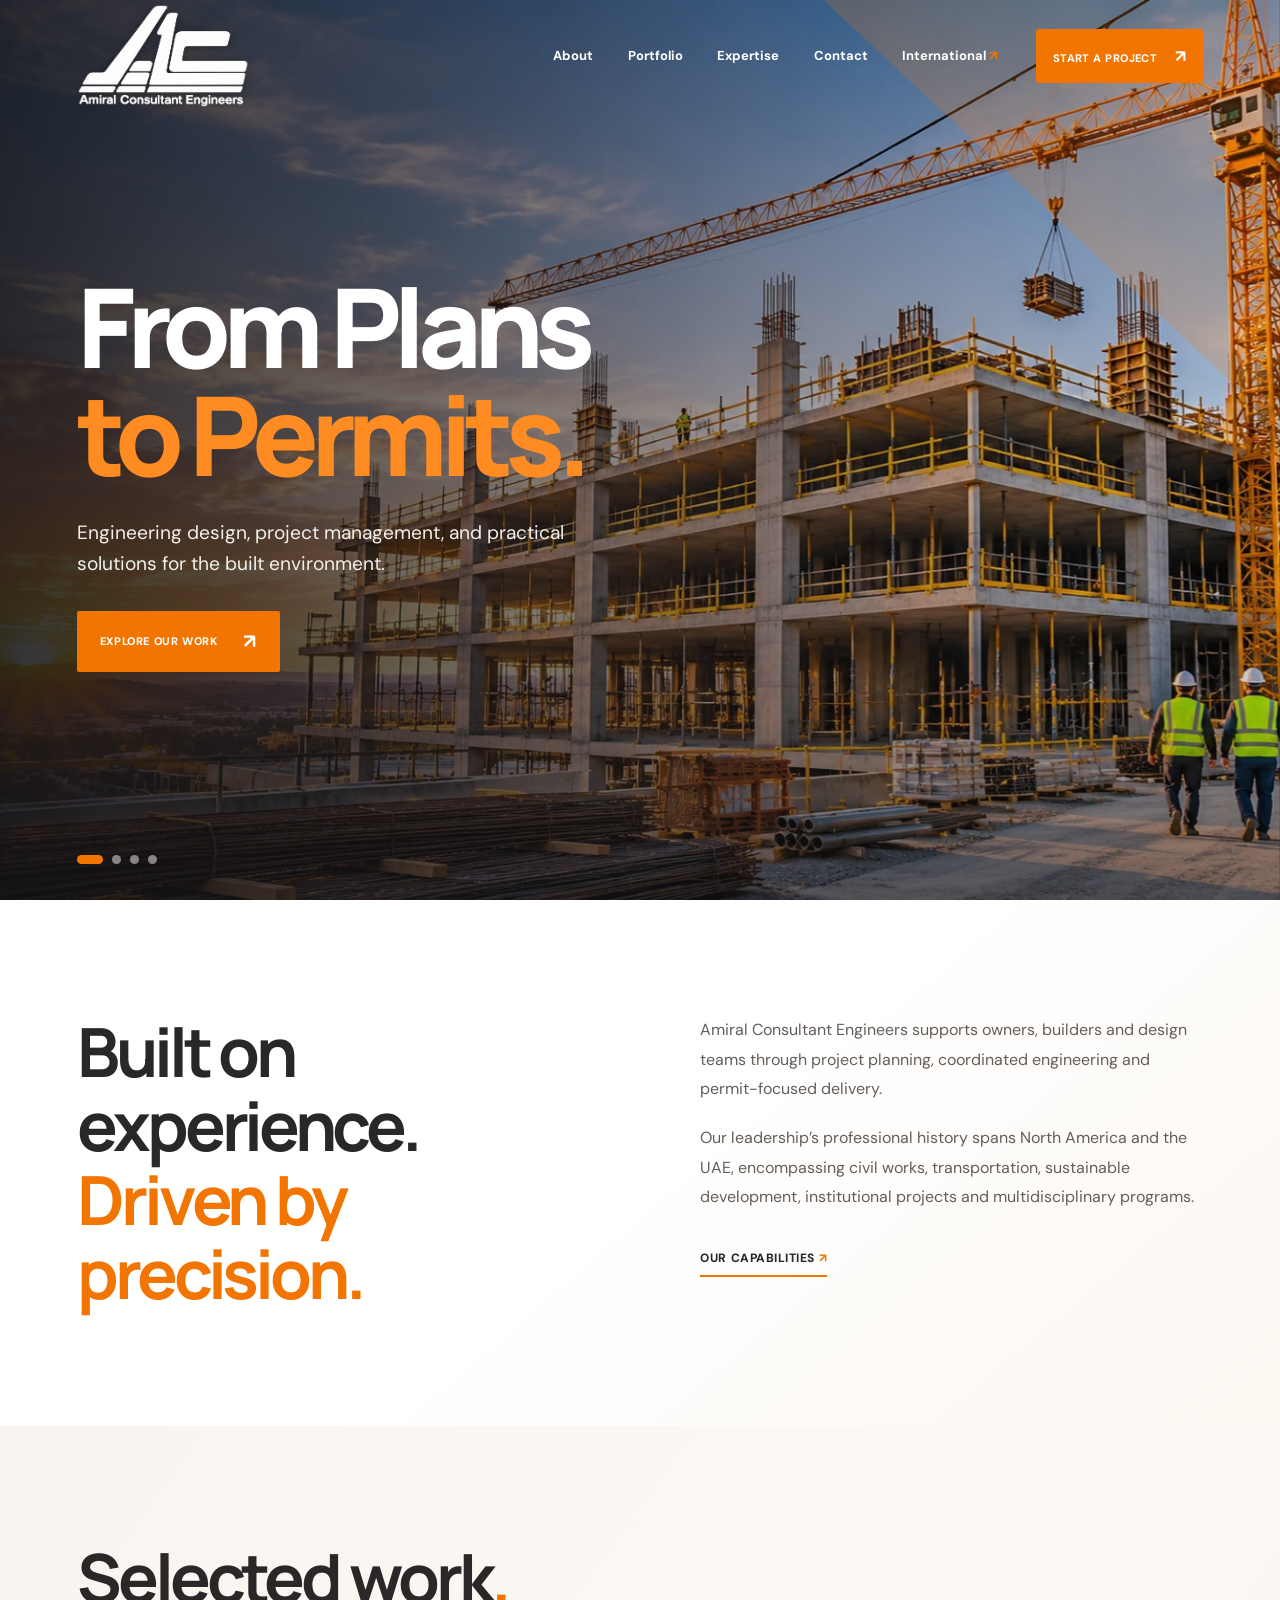
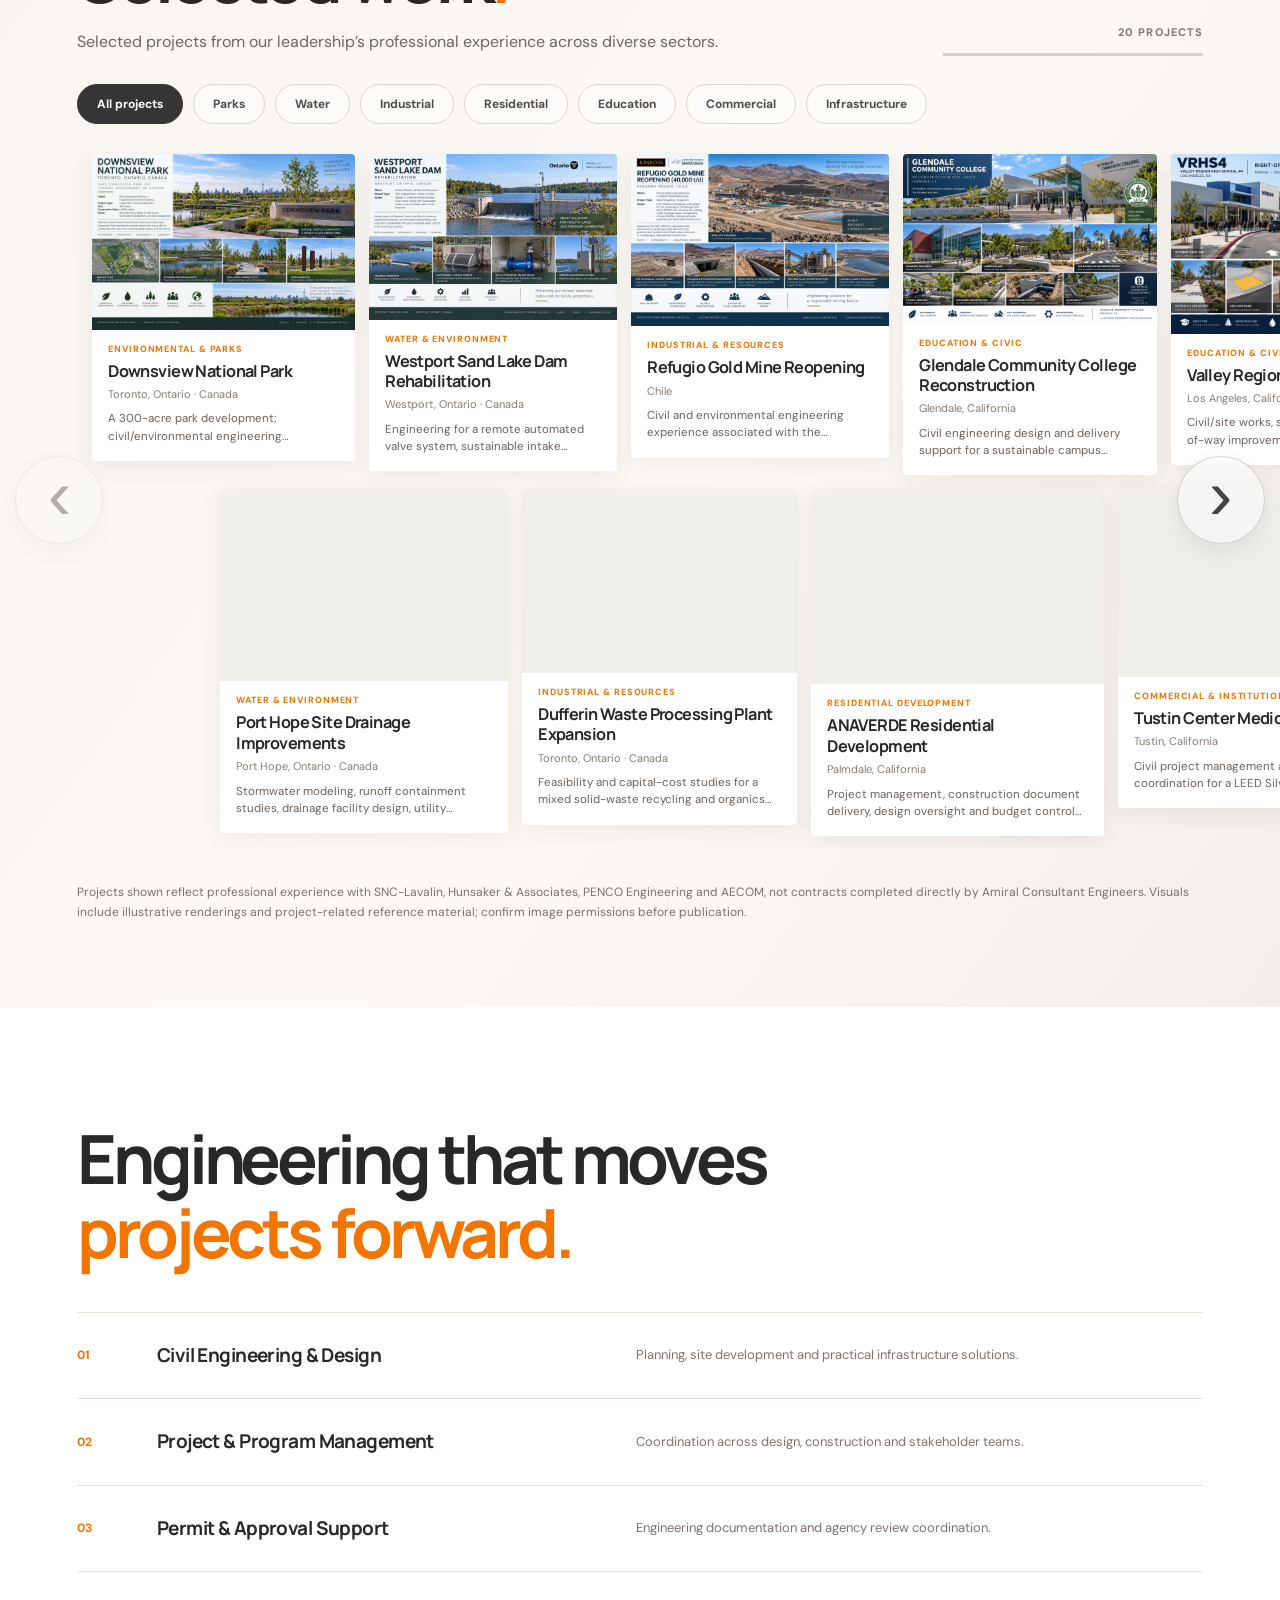
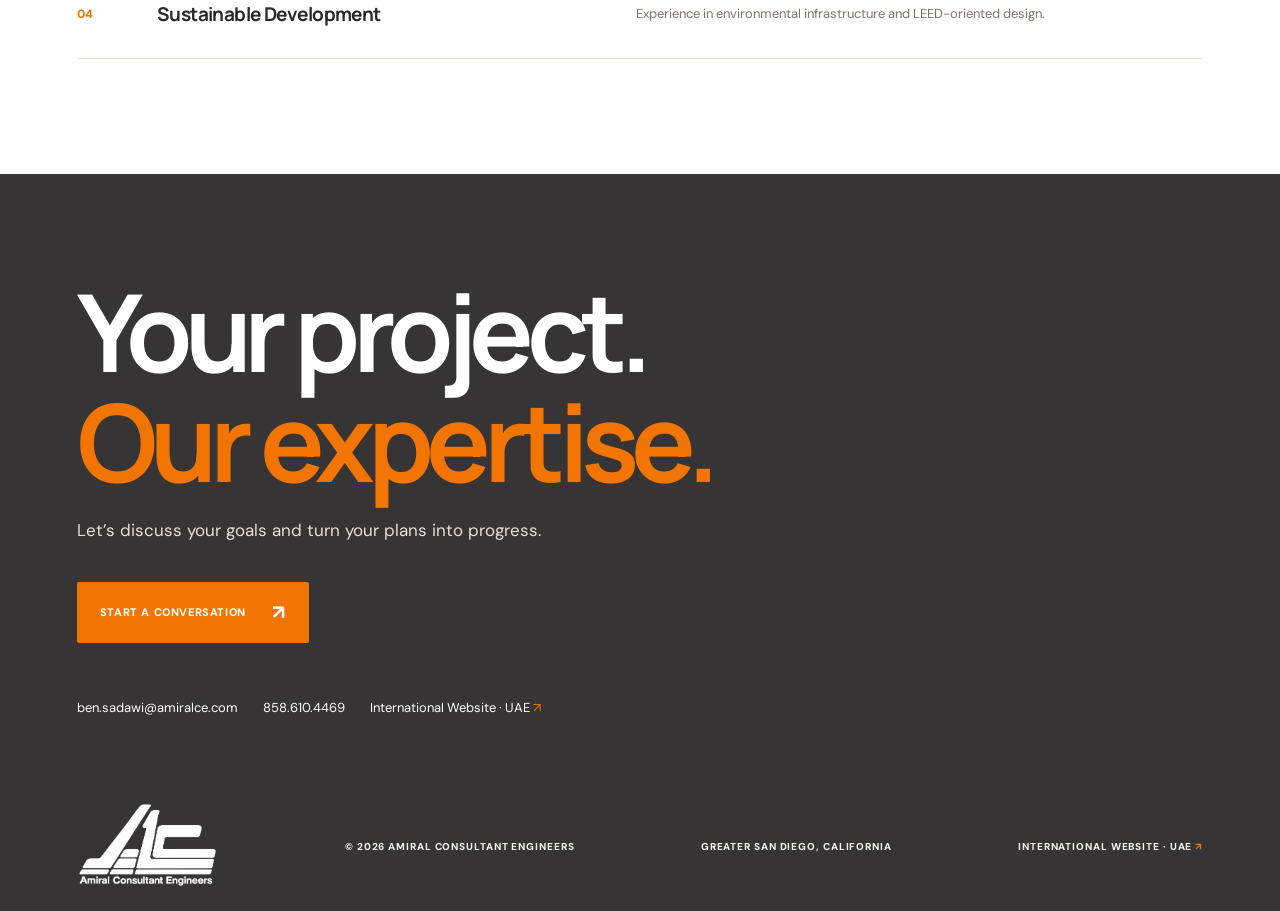
==== commit 47b8eeb9: "Add files via upload" ====
--- a/index.html
+++ b/index.html
@@ -1,353 +1,172 @@
-<!doctype html>
+<!DOCTYPE html>
+
 <html lang="en">
 <head>
-<meta charset="utf-8">
-<meta name="viewport" content="width=device-width,initial-scale=1">
-<title>Amiral Consultant Engineers</title>
-<link rel="icon" href="assets/favicon.svg">
-<link rel="preconnect" href="https://fonts.googleapis.com">
-<link rel="preconnect" href="https://fonts.gstatic.com" crossorigin>
-<link rel="stylesheet" href="https://fonts.googleapis.com/css2?family=Archivo:wght@500;700;800;900&family=IBM+Plex+Sans:wght@400;500;600&family=IBM+Plex+Mono:wght@500;600&display=swap">
-<link rel="stylesheet" href="style.css">
+<meta charset="utf-8"/>
+<meta content="width=device-width, initial-scale=1, viewport-fit=cover" name="viewport"/>
+<meta content="#373435" name="theme-color"/>
+<meta content="Amiral Consultant Engineers: civil engineering, project management, and permitting expertise in Greater San Diego. Explore professional project experience." name="description"/>
+<title>Amiral Consultant Engineers | From Plans to Permits</title>
+<link as="image" href="assets/hero-concrete.webp" rel="preload"/>
+<link href="https://fonts.googleapis.com" rel="preconnect"/>
+<link crossorigin="" href="https://fonts.gstatic.com" rel="preconnect"/>
+<link href="https://fonts.googleapis.com/css2?family=DM+Sans:wght@400;500;600;700;800&amp;family=Manrope:wght@400;500;600;700;800&amp;display=swap" rel="stylesheet"/>
+<script>
+// Mobile Safari can restore a prior page position after the initial page render.
+// Make the homepage start at the hero; keep explicit section links intact.
+if (!location.hash && 'scrollRestoration' in history) history.scrollRestoration = 'manual';
+// Treat the start of the homepage as the default entry point, not the last viewed card.
+if (!location.hash) document.documentElement.dataset.entry = 'home';
+</script>
+<link href="style.css?v=20261105-2" rel="stylesheet"/>
 </head>
-<body class="has-hero">
-<header class="site-header">
-  <a href="#top" class="brand" aria-label="Amiral Consultant Engineers home">
-    <img src="assets/logo.png" alt="Amiral Consultant Engineers">
-  </a>
-  <nav class="desktop-nav" aria-label="Primary navigation">
-    <a href="#about">About</a>
-    <a href="#expertise">Services</a>
-    <a href="#work">Portfolio</a>
-    <a href="#updates">Updates</a>
-  </nav>
-  <a href="#contact" class="header-cta">Start a project
-    <svg width="16" height="16" viewBox="0 0 24 24" fill="none" stroke="currentColor" stroke-width="2" stroke-linecap="round" stroke-linejoin="round" aria-hidden="true"><path d="M7 7h10v10"/><path d="M7 17 17 7"/></svg>
-  </a>
-  <button class="menu-toggle" type="button" aria-label="Open navigation" aria-expanded="false" aria-controls="mobile-menu">
-    <svg width="24" height="24" viewBox="0 0 24 24" fill="none" stroke="currentColor" stroke-width="2" stroke-linecap="round" stroke-linejoin="round" aria-hidden="true"><path d="M4 5h16"/><path d="M4 12h16"/><path d="M4 19h16"/></svg>
-  </button>
+<body>
+<a class="skip-link" href="#main">Skip to content</a>
+<header class="site-header" id="siteHeader">
+<a aria-label="Amiral Consultant Engineers home" class="brand" href="#home">
+<img alt="Amiral Consultant Engineers" height="987" src="assets/amiral-ace-3d.png" width="1550"/>
+</a>
+<nav aria-label="Main navigation" class="desktop-nav">
+<a href="#about">About</a><a href="#portfolio">Portfolio</a>
+<a href="#expertise">Expertise</a><a href="#contact">Contact</a>
+
+<a class="external-nav-link" href="https://amiralce.com/" target="_blank" rel="noopener noreferrer" aria-label="Visit Amiral International website, UAE (opens in a new tab)">International <span aria-hidden="true">↗</span></a>
+</nav>
+<a class="nav-contact" href="#contact">START A PROJECT <span aria-hidden="true">↗</span></a>
+<button aria-controls="mobileNav" aria-expanded="false" aria-label="Open menu" class="menu-toggle" type="button"><span></span><span></span><span></span></button>
+<nav aria-label="Mobile navigation" class="mobile-nav" id="mobileNav" inert="">
+<a href="#about">About</a><a href="#portfolio">Portfolio</a><a href="#expertise">Expertise</a><a href="#contact">Contact</a>
+
+<a class="external-nav-link" href="https://amiralce.com/" target="_blank" rel="noopener noreferrer" aria-label="Visit Amiral International website, UAE (opens in a new tab)">International Website · UAE <span aria-hidden="true">↗</span></a>
+</nav>
 </header>
+<main id="main">
+<section aria-label="Amiral engineering homepage" class="hero" id="home">
+<div aria-hidden="true" class="hero-slides">
+<img alt="" class="hero-slide active" fetchpriority="high" height="941" src="assets/hero-concrete.webp" width="1672"/>
+<img alt="" class="hero-slide" height="941" loading="lazy" src="assets/hero-steel.webp" width="1672"/>
+<img alt="" class="hero-slide" height="941" loading="lazy" src="assets/hero-bridge.webp" width="1672"/>
+<img alt="" class="hero-slide" height="941" loading="lazy" src="assets/hero-infrastructure.webp" width="1672"/>
+</div>
+<div aria-hidden="true" class="hero-shade"></div>
+<div aria-hidden="true" class="hero-angle"></div>
+<div class="hero-content">
+<h1>From Plans<br/><em>to Permits.</em></h1>
+<p>Engineering design, project management, and practical solutions for the built environment.</p>
+<a class="primary-btn" href="#portfolio">EXPLORE OUR WORK <span aria-hidden="true">↗</span></a>
+</div>
+<div aria-label="Hero slides" class="slide-indicators" role="group">
+<button aria-current="true" aria-label="Show hero image 1" class="current" type="button"></button>
+<button aria-label="Show hero image 2" type="button"></button>
+<button aria-label="Show hero image 3" type="button"></button>
+<button aria-label="Show hero image 4" type="button"></button>
+</div>
+</section>
+<section class="about section-pad reveal" id="about">
+<div class="about-grid">
+<h2>Built on experience.<br/><em>Driven by precision.</em></h2>
+<div class="about-copy">
+<p>Amiral Consultant Engineers supports owners, builders and design teams through project planning, coordinated engineering and permit-focused delivery.</p>
+<p>Our leadership’s professional history spans North America and the UAE, encompassing civil works, transportation, sustainable development, institutional projects and multidisciplinary programs.</p>
+<a class="text-link" href="#expertise">OUR CAPABILITIES <span aria-hidden="true">↗</span></a>
+</div>
+</div>
+</section>
+<section aria-labelledby="portfolioTitle" class="portfolio-section" id="portfolio">
+<div class="section-pad portfolio-heading reveal">
+<div><h2 id="portfolioTitle">Selected work<span class="orange-dot">.</span></h2>
+<p>Selected projects from our leadership’s professional experience across diverse sectors.</p></div>
+<div class="portfolio-progress"><span id="projectCount">20 PROJECTS</span><div class="progress-line"><div id="progressFill"></div></div></div>
+</div>
+<div aria-label="Filter projects" class="filter-bar" role="group">
+<button aria-pressed="true" class="filter active" data-filter="All" type="button">All projects</button>
+<button aria-pressed="false" class="filter" data-filter="Environmental &amp; Parks" type="button">Parks</button>
+<button aria-pressed="false" class="filter" data-filter="Water &amp; Environment" type="button">Water</button>
+<button aria-pressed="false" class="filter" data-filter="Industrial &amp; Resources" type="button">Industrial</button>
+<button aria-pressed="false" class="filter" data-filter="Residential Development" type="button">Residential</button>
+<button aria-pressed="false" class="filter" data-filter="Education &amp; Civic" type="button">Education</button>
+<button aria-pressed="false" class="filter" data-filter="Commercial &amp; Institutional" type="button">Commercial</button>
+<button aria-pressed="false" class="filter" data-filter="Transportation &amp; Infrastructure" type="button">Infrastructure</button>
+</div>
+<div class="mosaic-stage" id="mosaicStage">
+<button aria-label="Move portfolio left" class="side-arrow side-left" id="prevProject" title="Hover to scroll left; click to advance" type="button"><span aria-hidden="true">‹</span></button>
+<div aria-label="Horizontally browsable two-row project portfolio" class="mosaic-viewport" id="portfolioViewport" tabindex="0">
+<div class="mosaic-rail" id="mosaicRail">
+<div class="mosaic-row top-row" id="mosaicTop"></div>
+<div class="mosaic-row bottom-row" id="mosaicBottom"></div>
+</div>
+</div>
+<button aria-label="Move portfolio right" class="side-arrow side-right" id="nextProject" title="Hover to scroll right; click to advance" type="button"><span aria-hidden="true">›</span></button>
+</div>
+<p class="empty-state" hidden="" id="emptyState">No projects in this category.</p>
+<p class="portfolio-disclaimer">Projects shown reflect professional experience with SNC-Lavalin, Hunsaker &amp; Associates, PENCO Engineering and AECOM, not contracts completed directly by Amiral Consultant Engineers. Visuals include illustrative renderings and project-related reference material; confirm image permissions before publication.</p>
+</section>
+<section class="expertise section-pad reveal" id="expertise">
+<h2>Engineering that moves<br/><em>projects forward.</em></h2>
+<div class="services">
+<article><span>01</span><h3>Civil Engineering &amp; Design</h3><p>Planning, site development and practical infrastructure solutions.</p></article>
+<article><span>02</span><h3>Project &amp; Program Management</h3><p>Coordination across design, construction and stakeholder teams.</p></article>
+<article><span>03</span><h3>Permit &amp; Approval Support</h3><p>Engineering documentation and agency review coordination.</p></article>
+<article><span>04</span><h3>Sustainable Development</h3><p>Experience in environmental infrastructure and LEED-oriented design.</p></article>
+</div>
+</section>
+<section class="contact-section reveal" id="contact">
 
-<div class="menu-backdrop" aria-hidden="true"></div>
-<aside id="mobile-menu" class="mobile-menu" aria-hidden="true">
-  <div class="mobile-menu-top">
-    <span>Menu</span>
-    <button type="button" aria-label="Close navigation">
-      <svg width="22" height="22" viewBox="0 0 24 24" fill="none" stroke="currentColor" stroke-width="2" stroke-linecap="round" stroke-linejoin="round" aria-hidden="true"><path d="M18 6 6 18"/><path d="m6 6 12 12"/></svg>
-    </button>
-  </div>
-  <nav aria-label="Mobile navigation">
-    <a href="#about"><span>01</span>About</a>
-    <a href="#expertise"><span>02</span>Services</a>
-    <a href="#work"><span>03</span>Portfolio</a>
-    <a href="#updates"><span>04</span>Updates</a>
-  </nav>
-  <a href="#contact" class="mobile-menu-cta">Start a project
-    <svg width="18" height="18" viewBox="0 0 24 24" fill="none" stroke="currentColor" stroke-width="2" stroke-linecap="round" stroke-linejoin="round" aria-hidden="true"><path d="M7 7h10v10"/><path d="M7 17 17 7"/></svg>
-  </a>
-  <p>From plans to permits.<br>Serving Greater San Diego.</p>
-</aside>
-
-<main id="top">
-  <section class="hero" aria-labelledby="hero-title">
-    <div class="hero-image hero-slide slide-right" style="background-image:url(assets/hero-coordination.jpg)" role="img" aria-label="Engineering and construction project site"></div>
-    <div class="hero-slider-controls" aria-label="Banner image controls">
-      <button class="hero-arrow hero-arrow-left" type="button" aria-label="Previous banner image">
-        <svg viewBox="0 0 24 24" fill="none" stroke="currentColor" stroke-width="2" stroke-linecap="round" stroke-linejoin="round" aria-hidden="true"><path d="m15 18-6-6 6-6"/></svg>
-      </button>
-      <button class="hero-arrow hero-arrow-right" type="button" aria-label="Next banner image">
-        <svg viewBox="0 0 24 24" fill="none" stroke="currentColor" stroke-width="2" stroke-linecap="round" stroke-linejoin="round" aria-hidden="true"><path d="m9 18 6-6-6-6"/></svg>
-      </button>
-    </div>
-    <div class="hero-shade"></div>
-    <svg class="hero-chevron" viewBox="0 0 240 180" aria-hidden="true" focusable="false">
-      <polygon points="240,0 240,96 165,96 122,44 165,0" fill="rgba(255,255,255,.07)"/>
-      <polygon points="240,108 240,180 140,180 100,132 140,108" fill="var(--orange)" opacity=".85"/>
-    </svg>
-    <div class="hero-content">
-      <p class="eyebrow"><span></span> Engineering consultant · Greater San Diego</p>
-      <h1 id="hero-title">From plans<br>to <em>permits.</em></h1>
-      <p class="hero-copy">Clear engineering guidance for residential and commercial projects — from the first conversation through permit-ready plans.</p>
-      <div class="hero-actions">
-        <a href="#work" class="button primary">View selected work
-          <svg width="18" height="18" viewBox="0 0 24 24" fill="none" stroke="currentColor" stroke-width="2" stroke-linecap="round" stroke-linejoin="round" aria-hidden="true"><path d="M7 7h10v10"/><path d="M7 17 17 7"/></svg>
-        </a>
-        <a href="#expertise" class="text-link">Explore services <span>→</span></a>
-      </div>
-    </div>
-    <a class="scroll-cue" href="#about" aria-label="Scroll to company introduction">
-      <svg width="16" height="16" viewBox="0 0 24 24" fill="none" stroke="currentColor" stroke-width="2" stroke-linecap="round" stroke-linejoin="round" aria-hidden="true"><path d="M12 5v14"/><path d="m19 12-7 7-7-7"/></svg>
-      Discover Amiral
-    </a>
-  </section>
-
-  <section class="intro section" id="about">
-    <div>
-      <p class="section-label">01 / The practice</p>
-      <h2>Engineering that<br>moves projects forward.</h2>
-    </div>
-    <div class="intro-copy">
-      <p>Amiral Consultant Engineers helps owners, builders, and design teams turn project goals into coordinated, permit-ready plans.</p>
-      <p>Our work is grounded in clear communication, practical problem-solving, and local understanding of the Greater San Diego review process.</p>
-      <a href="#contact" class="arrow-link">Talk with Amiral
-        <svg width="18" height="18" viewBox="0 0 24 24" fill="none" stroke="currentColor" stroke-width="2" stroke-linecap="round" stroke-linejoin="round" aria-hidden="true"><path d="M7 7h10v10"/><path d="M7 17 17 7"/></svg>
-      </a>
-    </div>
-  </section>
-
-  <section class="expertise" id="expertise">
-    <div class="section expertise-head">
-      <div>
-        <p class="section-label light">02 / Capabilities</p>
-        <h2>One clear path from<br>concept to approval.</h2>
-      </div>
-      <p>Services can be tailored to the needs of each project.</p>
-    </div>
-    <div class="service-grid section" style="padding-top:0;">
-      <article>
-        <svg width="24" height="24" viewBox="0 0 24 24" fill="none" stroke="currentColor" stroke-width="2" stroke-linecap="round" stroke-linejoin="round" aria-hidden="true"><path d="m12.99 6.74 1.93 3.44"/><path d="M19.136 12a10 10 0 0 1-14.271 0"/><path d="m21 21-2.16-3.84"/><path d="m3 21 8.02-14.26"/><circle cx="12" cy="5" r="2"/></svg>
-        <span class="idx">01</span>
-        <h3>Planning &amp; Design</h3>
-        <p>Early project guidance, coordinated drawings, and engineering decisions shaped around the site and scope.</p>
-        <a href="#contact">Discuss your scope →</a>
-      </article>
-      <article>
-        <svg width="24" height="24" viewBox="0 0 24 24" fill="none" stroke="currentColor" stroke-width="2" stroke-linecap="round" stroke-linejoin="round" aria-hidden="true"><path d="M18 8c0 3.613-3.869 7.429-5.393 8.795a1 1 0 0 1-1.214 0C9.87 15.429 6 11.613 6 8a6 6 0 0 1 12 0"/><circle cx="12" cy="8" r="2"/><path d="M8.714 14h-3.71a1 1 0 0 0-.948.683l-2.004 6A1 1 0 0 0 3 22h18a1 1 0 0 0 .948-1.316l-2-6a1 1 0 0 0-.949-.684h-3.712"/></svg>
-        <span class="idx">02</span>
-        <h3>Permit Support</h3>
-        <p>Permit-focused documents and responsive coordination to help teams move through agency review.</p>
-        <a href="#contact">Discuss your scope →</a>
-      </article>
-      <article>
-        <svg width="24" height="24" viewBox="0 0 24 24" fill="none" stroke="currentColor" stroke-width="2" stroke-linecap="round" stroke-linejoin="round" aria-hidden="true"><path d="M10 12h4"/><path d="M10 8h4"/><path d="M14 21v-3a2 2 0 0 0-4 0v3"/><path d="M6 10H4a2 2 0 0 0-2 2v7a2 2 0 0 0 2 2h16a2 2 0 0 0 2-2V9a2 2 0 0 0-2-2h-2"/><path d="M6 21V5a2 2 0 0 1 2-2h8a2 2 0 0 1 2 2v16"/></svg>
-        <span class="idx">03</span>
-        <h3>Residential &amp; Commercial</h3>
-        <p>Practical engineering support for property improvements, new construction, and existing buildings.</p>
-        <a href="#contact">Discuss your scope →</a>
-      </article>
-      <article>
-        <svg width="24" height="24" viewBox="0 0 24 24" fill="none" stroke="currentColor" stroke-width="2" stroke-linecap="round" stroke-linejoin="round" aria-hidden="true"><circle cx="12" cy="12" r="10"/><path d="m16.24 7.76-1.804 5.411a2 2 0 0 1-1.265 1.265L7.76 16.24l1.804-5.411a2 2 0 0 1 1.265-1.265z"/></svg>
-        <span class="idx">04</span>
-        <h3>Project Coordination</h3>
-        <p>Clear communication across owners, architects, contractors, and reviewers from planning through delivery.</p>
-        <a href="#contact">Discuss your scope →</a>
-      </article>
-    </div>
-  </section>
-
-  <section class="work section" id="work">
-    <div class="portfolio-heading">
-      <span aria-hidden="true"></span>
-      <div>
-        <p class="section-label">03 / Selected work</p>
-        <h2>Portfolio</h2>
-      </div>
-    </div>
-    <p class="portfolio-intro">Representative project types Amiral works in — swap these for real project photography as case studies are published.</p>
-    <div class="project-grid">
-      <article class="project">
-        <a href="#contact" class="project-image-link" aria-label="Ask about residential projects">
-          <div class="project-image" style="background-image:url(assets/work-residential.jpg)">
-            <div class="project-overlay"><small>Representative imagery</small><h3>Residential</h3></div>
-            <i><svg width="20" height="20" viewBox="0 0 24 24" fill="none" stroke="currentColor" stroke-width="2" stroke-linecap="round" stroke-linejoin="round" aria-hidden="true"><path d="M7 7h10v10"/><path d="M7 17 17 7"/></svg></i>
-          </div>
-        </a>
-      </article>
-      <article class="project">
-        <a href="#contact" class="project-image-link" aria-label="Ask about commercial projects">
-          <div class="project-image" style="background-image:url(assets/work-commercial.jpg)">
-            <div class="project-overlay"><small>Representative imagery</small><h3>Commercial</h3></div>
-            <i><svg width="20" height="20" viewBox="0 0 24 24" fill="none" stroke="currentColor" stroke-width="2" stroke-linecap="round" stroke-linejoin="round" aria-hidden="true"><path d="M7 7h10v10"/><path d="M7 17 17 7"/></svg></i>
-          </div>
-        </a>
-      </article>
-      <article class="project">
-        <a href="#contact" class="project-image-link" aria-label="Ask about planning and design">
-          <div class="project-image" style="background-image:url(assets/work-planning.jpg)">
-            <div class="project-overlay"><small>Representative imagery</small><h3>Planning &amp; Design</h3></div>
-            <i><svg width="20" height="20" viewBox="0 0 24 24" fill="none" stroke="currentColor" stroke-width="2" stroke-linecap="round" stroke-linejoin="round" aria-hidden="true"><path d="M7 7h10v10"/><path d="M7 17 17 7"/></svg></i>
-          </div>
-        </a>
-      </article>
-      <article class="project">
-        <a href="#contact" class="project-image-link" aria-label="Ask about existing-building retrofits">
-          <div class="project-image" style="background-image:url(assets/work-retrofit.jpg)">
-            <div class="project-overlay"><small>Representative imagery</small><h3>Existing Buildings</h3></div>
-            <i><svg width="20" height="20" viewBox="0 0 24 24" fill="none" stroke="currentColor" stroke-width="2" stroke-linecap="round" stroke-linejoin="round" aria-hidden="true"><path d="M7 7h10v10"/><path d="M7 17 17 7"/></svg></i>
-          </div>
-        </a>
-      </article>
-    </div>
-
-    <div class="portfolio-sub">
-      <p class="section-label">Career portfolio</p>
-      <h3>Two decades of project experience, by category</h3>
-      <p class="portfolio-sub-intro">Representative project types from Ben Sadawi's engineering and project-management career prior to founding Amiral.</p>
-    </div>
-    <div class="category-grid">
-      <article class="category-card">
-        <span class="idx">01</span>
-        <h3>Industrial &amp; Environmental</h3>
-        <span class="category-meta">SNC-Lavalin Group · 2003–2005</span>
-        <ul>
-          <li>Downsview National Park</li>
-          <li>Port Hope Nuclear Plant Drainage</li>
-          <li>Las Cristinas Gold Mine, Venezuela</li>
-          <li>Pascua-Lama Gold Mine, Chile</li>
-        </ul>
-      </article>
-      <article class="category-card">
-        <span class="idx">02</span>
-        <h3>Land Development &amp; Residential</h3>
-        <span class="category-meta">Hunsaker &amp; Associates · 2005–2006</span>
-        <ul>
-          <li>ANAVERDE Residential Development, Palmdale</li>
-        </ul>
-      </article>
-      <article class="category-card">
-        <span class="idx">03</span>
-        <h3>Institutional &amp; Commercial</h3>
-        <span class="category-meta">PENCO Engineering · 2006–2008</span>
-        <ul>
-          <li>Valley Region High School #4, LAUSD</li>
-          <li>Tustin Medical Tower (LEED Silver)</li>
-          <li>Glendale Community College Reconstruction</li>
-          <li>Verizon Wireless Building Addition</li>
-        </ul>
-      </article>
-      <article class="category-card">
-        <span class="idx">04</span>
-        <h3>Transportation &amp; Infrastructure</h3>
-        <span class="category-meta">AECOM · 2008–2013 · USA / UAE</span>
-        <ul>
-          <li>Abu Dhabi Metro</li>
-          <li>Etihad Union Railway</li>
-          <li>Abu Dhabi Airport Midfield Terminal Complex</li>
-          <li>New Capital District City Infrastructure</li>
-        </ul>
-      </article>
-      <article class="category-card">
-        <span class="idx">05</span>
-        <h3>Education &amp; Cultural</h3>
-        <span class="category-meta">AECOM · 2008–2013 · UAE</span>
-        <ul>
-          <li>Zayed University</li>
-          <li>Saadiyat Island Cultural District</li>
-          <li>AMMROC Aerospace (Mubadala)</li>
-        </ul>
-      </article>
-      <article class="category-card is-compact">
-        <span class="idx">06</span>
-        <h3>Private Development, California</h3>
-        <span class="category-meta">MMFX Technologies / CMC · 2013–2022</span>
-      </article>
-    </div>
-
-    <div class="portfolio-sub">
-      <p class="section-label">From the field</p>
-      <h3>AECOM infrastructure programs — Abu Dhabi, UAE</h3>
-      <p class="portfolio-sub-intro">Original photography supporting the Transportation &amp; Infrastructure category above, 2008–2013.</p>
-    </div>
-    <div class="project-grid project-grid-3">
-      <article class="project">
-        <div class="project-image" style="background-image:url(assets/work-aecom-utilities.jpg)">
-          <div class="project-overlay"><small>Site photography</small><h3>Utilities &amp; Infrastructure Corridor</h3></div>
-        </div>
-      </article>
-      <article class="project">
-        <div class="project-image" style="background-image:url(assets/work-aecom-sitewide.jpg)">
-          <div class="project-overlay"><small>Site photography</small><h3>Program-Wide Site Development</h3></div>
-        </div>
-      </article>
-      <article class="project">
-        <div class="project-image" style="background-image:url(assets/work-aecom-streetscape.jpg)">
-          <div class="project-overlay"><small>Site photography</small><h3>Completed Public Realm</h3></div>
-        </div>
-      </article>
-    </div>
-  </section>
-
-  <section class="updates section" id="updates">
-    <div>
-      <p class="section-label">04 / Updates</p>
-      <h2>Notes from<br>the practice.</h2>
-    </div>
-    <div class="news-list">
-      <article><span class="news-index">01</span><h3>Your first company update will appear here</h3><span class="empty-arrow">—</span></article>
-      <article><span class="news-index">02</span><h3>Share permit guidance, project milestones, or firm news as it happens</h3><span class="empty-arrow">—</span></article>
-    </div>
-  </section>
-
-  <section class="contact" id="contact">
-    <div class="section contact-inner">
-      <div>
-        <p class="eyebrow"><span></span> Start a conversation</p>
-        <h2>Tell us what<br>you're planning.</h2>
-        <p>Send the project type, location, and a short description — we'll follow up to scope the engineering before you're locked into a schedule.</p>
-      </div>
-      <form>
-        <label>Name<input required placeholder="Your name" name="name"></label>
-        <label>Email<input type="email" required placeholder="you@company.com" name="email"></label>
-        <label>Project details<textarea name="message" required placeholder="Project type, location, scope, or timeline"></textarea></label>
-        <button class="button primary" type="submit">Send inquiry
-          <svg width="17" height="17" viewBox="0 0 24 24" fill="none" stroke="currentColor" stroke-width="2" stroke-linecap="round" stroke-linejoin="round" aria-hidden="true"><path d="m22 7-8.991 5.727a2 2 0 0 1-2.009 0L2 7"/><rect x="2" y="4" width="20" height="16" rx="2"/></svg>
-        </button>
-        <p class="form-note">Submitting opens a pre-filled email to our intake address.</p>
-      </form>
-    </div>
-  </section>
+<h2>Your project.<br/><em>Our expertise.</em></h2>
+<p>Let’s discuss your goals and turn your plans into progress.</p>
+<a class="primary-btn" href="mailto:ben.sadawi@amiralce.com?subject=Project%20Inquiry%20-%20Amiral%20Consultant%20Engineers">START A CONVERSATION <span aria-hidden="true">↗</span></a>
+<div class="contact-details">
+<a href="mailto:ben.sadawi@amiralce.com">ben.sadawi@amiralce.com</a>
+<a href="tel:+18586104469">858.610.4469</a>
+<a class="international-contact" href="https://amiralce.com/" target="_blank" rel="noopener noreferrer" aria-label="Visit the Amiral International website (UAE), opens in a new tab">International Website · UAE <span aria-hidden="true">↗</span></a>
+</div>
+</section>
 </main>
 
 <footer class="site-footer">
-  <div class="footer-callout">
-    <svg class="footer-chevron" viewBox="0 0 240 180" aria-hidden="true" focusable="false">
-      <polygon points="240,0 240,96 165,96 122,44 165,0" fill="#282525"/>
-      <polygon points="240,108 240,180 140,180 100,132 140,108" fill="var(--orange)"/>
-    </svg>
-    <div>
-      <p class="section-label">Start a conversation</p>
-      <h2>Ready to move your<br>project forward?</h2>
-    </div>
-    <a href="#contact">Discuss your project
-      <svg width="20" height="20" viewBox="0 0 24 24" fill="none" stroke="currentColor" stroke-width="2" stroke-linecap="round" stroke-linejoin="round" aria-hidden="true"><path d="M7 7h10v10"/><path d="M7 17 17 7"/></svg>
-    </a>
-  </div>
-  <div class="footer-main">
-    <div class="footer-identity">
-      <a href="#top" aria-label="Amiral Consultant Engineers home"><img src="assets/logo.png" alt="Amiral Consultant Engineers"></a>
-      <p>Practical engineering guidance from early planning through permit-ready documentation.</p>
-    </div>
-    <nav class="footer-column" aria-label="Company">
-      <h3>Company</h3>
-      <a href="#about">About</a>
-      <a href="#work">Portfolio</a>
-      <a href="#updates">Updates</a>
-      <a href="#contact">Contact</a>
-    </nav>
-    <nav class="footer-column" aria-label="Services">
-      <h3>Services</h3>
-      <a href="#expertise">Planning &amp; Design</a>
-      <a href="#expertise">Permit Support</a>
-      <a href="#expertise">Project Coordination</a>
-    </nav>
-    <nav class="footer-column" aria-label="Legal">
-      <h3>Information</h3>
-      <a href="privacy-policy.html">Privacy Policy</a>
-      <a href="terms-of-use.html">Terms of Use</a>
-    </nav>
-    <nav class="footer-column" aria-label="Locations">
-      <h3>Locations</h3>
-      <span class="footer-location">San Diego, CA</span>
-      <a href="https://amiralce.com/" target="_blank" rel="noopener">Dubai Office ↗</a>
-    </nav>
-  </div>
-  <div class="footer-bottom">
-    <span>© 2026 Amiral Consultant Engineers</span>
-    <span>Greater San Diego · California</span>
-  </div>
+<a aria-label="Back to top" href="#home"><img alt="Amiral Consultant Engineers" loading="lazy" src="assets/amiral-ace-3d.png"/></a>
+<span>© 2026 AMIRAL CONSULTANT ENGINEERS</span><span>GREATER SAN DIEGO, CALIFORNIA</span><a class="footer-international" href="https://amiralce.com/" target="_blank" rel="noopener noreferrer" aria-label="Visit the international UAE website, opens in a new tab">INTERNATIONAL WEBSITE · UAE <span aria-hidden="true">↗</span></a>
 </footer>
-
-<script src="script.js"></script>
-</body>
-</html>
+<template id="projectCards"><article aria-label="Downsview National Park" class="project-card" data-sector="Environmental &amp; Parks">
+<div class="card-image"><img alt="Downsview National Park — illustrative project visualization" decoding="async" height="1000" loading="lazy" src="assets/email07_image04.jpg" width="1500"/></div>
+<div class="card-body"><p class="card-sector">Environmental &amp; Parks</p><h3>Downsview National Park</h3><p class="card-place">Toronto, Ontario · Canada</p><p class="card-description">A 300-acre park development; civil/environmental engineering experience including planning, drainage and infrastructure work.</p></div></article><article aria-label="Port Hope Site Drainage Improvements" class="project-card" data-sector="Water &amp; Environment">
+<div class="card-image"><img alt="Port Hope Site Drainage Improvements — illustrative project visualization" decoding="async" height="1000" loading="lazy" src="assets/email07_image05.jpg" width="1500"/></div>
+<div class="card-body"><p class="card-sector">Water &amp; Environment</p><h3>Port Hope Site Drainage Improvements</h3><p class="card-place">Port Hope, Ontario · Canada</p><p class="card-description">Stormwater modeling, runoff containment studies, drainage facility design, utility upgrades, grading modifications and cost estimates.</p></div></article><article aria-label="Westport Sand Lake Dam Rehabilitation" class="project-card" data-sector="Water &amp; Environment">
+<div class="card-image"><img alt="Westport Sand Lake Dam Rehabilitation — illustrative project visualization" decoding="async" height="1000" loading="lazy" src="assets/email07_image06.jpg" width="1500"/></div>
+<div class="card-body"><p class="card-sector">Water &amp; Environment</p><h3>Westport Sand Lake Dam Rehabilitation</h3><p class="card-place">Westport, Ontario · Canada</p><p class="card-description">Engineering for a remote automated valve system, sustainable intake screen and lake-water outlet structure.</p></div></article><article aria-label="Dufferin Waste Processing Plant Expansion" class="project-card" data-sector="Industrial &amp; Resources">
+<div class="card-image"><img alt="Dufferin Waste Processing Plant Expansion — illustrative project visualization" decoding="async" height="1000" loading="lazy" src="assets/email07_image07.jpg" width="1500"/></div>
+<div class="card-body"><p class="card-sector">Industrial &amp; Resources</p><h3>Dufferin Waste Processing Plant Expansion</h3><p class="card-place">Toronto, Ontario · Canada</p><p class="card-description">Feasibility and capital-cost studies for a mixed solid-waste recycling and organics processing plant expansion.</p></div></article><article aria-label="Refugio Gold Mine Reopening" class="project-card" data-sector="Industrial &amp; Resources">
+<div class="card-image"><img alt="Refugio Gold Mine Reopening — illustrative project visualization" decoding="async" height="1000" loading="lazy" src="assets/email07_image10.jpg" width="1500"/></div>
+<div class="card-body"><p class="card-sector">Industrial &amp; Resources</p><h3>Refugio Gold Mine Reopening</h3><p class="card-place">Chile</p><p class="card-description">Civil and environmental engineering experience associated with the reopening of a 40,000-tonne-per-day mining operation.</p></div></article><article aria-label="ANAVERDE Residential Development" class="project-card" data-sector="Residential Development">
+<div class="card-image"><img alt="ANAVERDE Residential Development — illustrative project visualization" decoding="async" height="1000" loading="lazy" src="assets/email04_image06.jpg" width="1500"/></div>
+<div class="card-body"><p class="card-sector">Residential Development</p><h3>ANAVERDE Residential Development</h3><p class="card-place">Palmdale, California</p><p class="card-description">Project management, construction document delivery, design oversight and budget control for Empire Land’s residential community.</p></div></article><article aria-label="Glendale Community College Reconstruction" class="project-card" data-sector="Education &amp; Civic">
+<div class="card-image"><img alt="Glendale Community College Reconstruction — illustrative project visualization" decoding="async" height="1000" loading="lazy" src="assets/email10_image08.jpg" width="1500"/></div>
+<div class="card-body"><p class="card-sector">Education &amp; Civic</p><h3>Glendale Community College Reconstruction</h3><p class="card-place">Glendale, California</p><p class="card-description">Civil engineering design and delivery support for a sustainable campus redevelopment, including grading, green areas and BMP improvements.</p></div></article><article aria-label="Tustin Center Medical Tower" class="project-card" data-sector="Commercial &amp; Institutional">
+<div class="card-image"><img alt="Tustin Center Medical Tower — illustrative project visualization" decoding="async" height="1000" loading="lazy" src="assets/email10_image09.jpg" width="1500"/></div>
+<div class="card-body"><p class="card-sector">Commercial &amp; Institutional</p><h3>Tustin Center Medical Tower</h3><p class="card-place">Tustin, California</p><p class="card-description">Civil project management and design coordination for a LEED Silver-certified medical office tower.</p></div></article><article aria-label="Valley Region High School #4" class="project-card" data-sector="Education &amp; Civic">
+<div class="card-image"><img alt="Valley Region High School #4 — illustrative project visualization" decoding="async" height="1000" loading="lazy" src="assets/email10_image07.jpg" width="1500"/></div>
+<div class="card-body"><p class="card-sector">Education &amp; Civic</p><h3>Valley Region High School #4</h3><p class="card-place">Los Angeles, California</p><p class="card-description">Civil/site works, student access and right-of-way improvements, together with roadway and drainage-related infrastructure.</p></div></article><article aria-label="Foothill Pizza Restaurant" class="project-card" data-sector="Commercial &amp; Institutional">
+<div class="card-image"><img alt="Foothill Pizza Restaurant — illustrative project visualization" decoding="async" height="1000" loading="lazy" src="assets/email10_image11.jpg" width="1500"/></div>
+<div class="card-body"><p class="card-sector">Commercial &amp; Institutional</p><h3>Foothill Pizza Restaurant</h3><p class="card-place">California</p><p class="card-description">Civil/site engineering experience for a sustainable restaurant development in a historic-town setting.</p></div></article><article aria-label="Cal Poly University ADA Improvements" class="project-card" data-sector="Education &amp; Civic">
+<div class="card-image"><img alt="Cal Poly University ADA Improvements — illustrative project visualization" decoding="async" height="1000" loading="lazy" src="assets/email10_image12.jpg" width="1500"/></div>
+<div class="card-body"><p class="card-sector">Education &amp; Civic</p><h3>Cal Poly University ADA Improvements</h3><p class="card-place">San Bernardino, California</p><p class="card-description">Redesign of student pedestrian access and site improvements to meet accessibility requirements.</p></div></article><article aria-label="Riverside Community College Athletic Field" class="project-card" data-sector="Education &amp; Civic">
+<div class="card-image"><img alt="Riverside Community College Athletic Field — illustrative project visualization" decoding="async" height="1000" loading="lazy" src="assets/email06_image07.jpg" width="1500"/></div>
+<div class="card-body"><p class="card-sector">Education &amp; Civic</p><h3>Riverside Community College Athletic Field</h3><p class="card-place">Riverside, California</p><p class="card-description">Civil engineering project experience associated with an artificial-turf soccer field.</p></div></article><article aria-label="Fallbrook Shopping Center Parking Addition" class="project-card" data-sector="Commercial &amp; Institutional">
+<div class="card-image"><img alt="Fallbrook Shopping Center Parking Addition — illustrative project visualization" decoding="async" height="1000" loading="lazy" src="assets/email06_image08.jpg" width="1500"/></div>
+<div class="card-body"><p class="card-sector">Commercial &amp; Institutional</p><h3>Fallbrook Shopping Center Parking Addition</h3><p class="card-place">California</p><p class="card-description">Reconfiguration of an existing building area to create surface vehicle parking above retained basement facilities.</p></div></article><article aria-label="The Arbours Residential Land Development" class="project-card" data-sector="Residential Development">
+<div class="card-image"><img alt="The Arbours Residential Land Development — illustrative project visualization" decoding="async" height="1000" loading="lazy" src="assets/email06_image10.jpg" width="1500"/></div>
+<div class="card-body"><p class="card-sector">Residential Development</p><h3>The Arbours Residential Land Development</h3><p class="card-place">Pomona, California</p><p class="card-description">Civil engineering and land development work on a residential project for Beazer Homes.</p></div></article><article aria-label="Zayed University New Campus" class="project-card" data-sector="Education &amp; Civic">
+<div class="card-image"><img alt="Zayed University New Campus — illustrative project visualization" decoding="async" height="1000" loading="lazy" src="assets/email03_image05.jpg" width="1500"/></div>
+<div class="card-body"><p class="card-sector">Education &amp; Civic</p><h3>Zayed University New Campus</h3><p class="card-place">Abu Dhabi, UAE</p><p class="card-description">Managed civil design package delivery, supported civil construction inquiries and coordinated university project stakeholders.</p></div></article><article aria-label="Saadiyat Island Cultural District Infrastructure" class="project-card" data-sector="Transportation &amp; Infrastructure">
+<div class="card-image"><img alt="Saadiyat Island Cultural District Infrastructure — illustrative project visualization" decoding="async" height="1000" loading="lazy" src="assets/email02_image04.jpg" width="1500"/></div>
+<div class="card-body"><p class="card-sector">Transportation &amp; Infrastructure</p><h3>Saadiyat Island Cultural District Infrastructure</h3><p class="card-place">Abu Dhabi, UAE</p><p class="card-description">Infrastructure and roadway design coordination for the Louvre Abu Dhabi and other planned cultural institutions, representing owner interests.</p></div></article><article aria-label="Abu Dhabi Metro Program" class="project-card" data-sector="Transportation &amp; Infrastructure">
+<div class="card-image"><img alt="Abu Dhabi Metro Program — illustrative project visualization" decoding="async" height="1000" loading="lazy" src="assets/email01_image09.jpg" width="1500"/></div>
+<div class="card-body"><p class="card-sector">Transportation &amp; Infrastructure</p><h3>Abu Dhabi Metro Program</h3><p class="card-place">Abu Dhabi, UAE</p><p class="card-description">Led management of program stakeholders and mandated approvals within the proposed 131-km metro network design program.</p></div></article><article aria-label="AMMROC Aerospace Facilities" class="project-card" data-sector="Industrial &amp; Resources">
+<div class="card-image"><img alt="Illustrative industrial steel structure under construction, not a project photograph" decoding="async" height="850" loading="lazy" src="assets/ammroc-industrial-construction.webp" width="1400"/></div>
+<div class="card-body"><p class="card-sector">Industrial &amp; Resources</p><h3>AMMROC Aerospace Facilities</h3><p class="card-place">Abu Dhabi, UAE</p><p class="card-description">Coordinated delivery of site and surrounding infrastructure assets, consultants and stakeholders for an aerospace facilities program.</p></div></article><article aria-label="Abu Dhabi Airport Midfield Terminal" class="project-card" data-sector="Transportation &amp; Infrastructure">
+<div class="card-image"><img alt="Abu Dhabi Airport Midfield Terminal — illustrative project visualization" decoding="async" height="1000" loading="lazy" src="assets/email03_image06.jpg" width="1500"/></div>
+<div class="card-body"><p class="card-sector">Transportation &amp; Infrastructure</p><h3>Abu Dhabi Airport Midfield Terminal</h3><p class="card-place">Abu Dhabi, UAE</p><p class="card-description">Established initial stakeholder management processes for a major airport terminal construction management program.</p></div></article><article aria-label="Abu Dhabi Government Institutional Program" class="project-card" data-sector="Commercial &amp; Institutional">
+<div class="card-image"><img alt="Abu Dhabi Government Institutional Program — illustrative project visualization" decoding="async" height="1000" loading="lazy" src="assets/email01_image05.jpg" width="1500"/></div>
+<div class="card-body"><p class="card-sector">Commercial &amp; Institutional</p><h3>Abu Dhabi Government Institutional Program</h3><p class="card-place">Abu Dhabi, UAE</p><p class="card-description">Oversaw consultants, contractors and delivery phases across more than five fast-track institutional projects.</p></div></article></template>
+<script defer="" src="script.js?v=20261105-2"></script>
+</body></html>
--- a/style.css
+++ b/style.css
@@ -1,311 +1,161 @@
-/* Amiral Consultant Engineers — shared stylesheet
-   Palette and section rhythm carried over from the firm's own site build;
-   fonts upgraded from the Arial fallback to a real display/body/mono pairing. */
+/* Amiral Consultant Engineers · responsive branded portfolio */
+:root{--orange:#f27501;--dark:#373435;--paper:#f8f5f1;--ink:#292727;--muted:#79716c;--gutter:clamp(22px,6vw,110px)}
+*,*::before,*::after{box-sizing:border-box}
+html{scroll-behavior:auto;scroll-padding-top:85px}
+body{margin:0;background:#fff;color:var(--ink);font:400 16px/1.55 "DM Sans",system-ui,Arial,sans-serif;overflow-x:hidden;-webkit-font-smoothing:antialiased}
+a{color:inherit;text-decoration:none}button{font:inherit}button:focus-visible,a:focus-visible,.mosaic-viewport:focus-visible{outline:3px solid var(--orange);outline-offset:3px}
+[hidden]{display:none!important}.skip-link{position:fixed;top:-100px;left:12px;z-index:300;background:var(--orange);color:#fff;padding:12px}.skip-link:focus{top:10px}
+.section-pad{padding:clamp(74px,9vw,135px) var(--gutter);max-width:1520px;margin:0 auto}
+h1,h2,h3,p{margin-top:0}h1,h2,h3{font-family:Manrope,"DM Sans",sans-serif}h2{font-size:clamp(39px,5.3vw,76px);letter-spacing:-.06em;line-height:1.09}em{font-style:normal;color:var(--orange)}
+.site-header{height:112px;position:absolute;top:0;left:0;right:0;z-index:100;padding:0 var(--gutter);display:flex;align-items:center;gap:clamp(20px,3vw,44px);color:#fff;transition:background .28s,box-shadow .28s,transform .28s}
+.site-header.is-sticky{position:fixed;height:86px;background:rgba(255,255,255,.94);color:var(--dark);backdrop-filter:blur(15px);-webkit-backdrop-filter:blur(15px);box-shadow:0 2px 20px #1111110e}
+.site-header.nav-hidden{transform:translateY(-115%)}
+.brand{display:flex;flex:0 0 auto;width:clamp(180px,20vw,275px);height:104px;align-items:center;justify-content:flex-start;min-width:0;position:relative}
+.brand img{display:block;width:100%;height:100%;object-fit:contain;object-position:left center;filter:brightness(0) invert(1) drop-shadow(0 1px 6px rgba(0,0,0,.38));transition:filter .25s}
+.site-header.is-sticky .brand{height:81px;width:clamp(165px,17vw,240px)}
+.site-header.is-sticky .brand img{filter:none}
+.desktop-nav{display:flex;align-items:center;gap:clamp(18px,2.7vw,44px);margin-left:auto}
+.desktop-nav a{font-size:13px;font-weight:700;transition:color .2s}.desktop-nav a:hover{color:var(--orange)}
+.nav-contact{background:var(--orange);color:#fff;font-size:11px;font-weight:800;white-space:nowrap;padding:14px 17px;border-radius:3px;letter-spacing:.04em}.nav-contact span{font-size:17px;margin-left:14px}.nav-contact:hover,.primary-btn:hover{background:#dd6900}
+.menu-toggle,.mobile-nav{display:none}
+.hero{min-height:650px;height:100vh;height:100svh;position:relative;overflow:hidden;isolation:isolate;display:flex;align-items:center;background:#25272c;color:#fff}
+.hero-slides{position:absolute;inset:0;z-index:-3}.hero-slide{position:absolute;inset:0;width:100%;height:100%;object-fit:cover;object-position:center;opacity:0;transform:scale(1.045);transition:opacity 1.25s ease,transform 6.5s ease;will-change:opacity}
+.hero-slide.active{opacity:1;transform:scale(1)}
+.hero-shade{position:absolute;inset:0;z-index:-2;background:linear-gradient(90deg,rgba(19,19,22,.86),rgba(24,22,26,.52) 45%,rgba(18,19,22,.08) 100%),linear-gradient(0deg,rgba(12,12,13,.38),transparent 35%)}
+.hero-angle{position:absolute;z-index:-1;pointer-events:none;right:-15vw;top:-25vh;width:min(62vw,900px);height:93vh;transform:rotate(-32deg);border-radius:40px;background:rgba(242,117,1,.20);clip-path:polygon(32% 0,100% 0,100% 100%,60% 100%)}
+.hero-content{position:relative;z-index:2;width:min(910px,100%);padding:125px var(--gutter) 80px}
+.hero h1{font-size:clamp(58px,8.6vw,136px);letter-spacing:-.075em;line-height:.98;font-weight:800;margin:0 0 29px;text-wrap:balance}
+.hero h1 em{color:#ff8c23}.hero-content>p{font-size:clamp(15px,1.5vw,20px);max-width:555px;color:#f4f0ed;line-height:1.6;margin-bottom:31px}
+.primary-btn{display:inline-flex;align-items:center;gap:26px;background:var(--orange);color:#fff;min-height:55px;padding:15px 23px;border-radius:2px;font-size:11px;font-weight:800;letter-spacing:.055em;transition:background .2s}.primary-btn span{font-size:20px}
+.slide-indicators{position:absolute;bottom:clamp(24px,4vh,46px);left:var(--gutter);display:flex;gap:9px;align-items:center;z-index:8}
+.slide-indicators button{width:9px;height:9px;background:#ffffff7a;border:0;border-radius:20px;padding:0;cursor:pointer;transition:width .2s,background .2s}.slide-indicators button.current{width:26px;background:var(--orange)}
+.about{background:linear-gradient(140deg,#fff 50%,#fcf7f1)}.about-grid{display:grid;grid-template-columns:1.03fr .97fr;gap:clamp(30px,7vw,110px);align-items:start}.about h2{margin-bottom:0}
+.about-copy p{font-size:16px;line-height:1.85;color:#645e5a;margin-bottom:19px}.text-link{font-size:12px;font-weight:800;letter-spacing:.045em;display:inline-block;margin-top:18px;padding-bottom:8px;border-bottom:2px solid var(--orange)}.text-link span{color:var(--orange)}
+.portfolio-section{background:linear-gradient(126deg,#f8f4ef 0%,#fdfaf5 54%,#f4eeea 100%);padding:0 0 85px;overflow:hidden}
+.portfolio-heading{padding-bottom:26px;display:flex;gap:40px;justify-content:space-between;align-items:end}.portfolio-heading h2{margin:0 0 14px}.portfolio-heading p{max-width:650px;color:#6e6661;line-height:1.65;margin:0}.orange-dot{color:var(--orange)}
+.portfolio-progress{min-width:180px;max-width:260px;width:25%;font-size:11px;font-weight:800;letter-spacing:.1em;text-align:right;color:#817a75}.progress-line{height:3px;background:#d9d0c8;margin-top:12px}.progress-line>div{height:100%;width:0;background:var(--orange);transition:width .12s linear}
+.filter-bar{padding:2px var(--gutter) 28px;margin:0 auto;max-width:1520px;display:flex;gap:10px;overflow-x:auto;scrollbar-width:none}.filter-bar::-webkit-scrollbar{display:none}.filter{border:1px solid #ded5cc;border-radius:100px;background:#fff8;color:#524d49;padding:10px 19px;white-space:nowrap;font-size:12px;font-weight:700;cursor:pointer;transition:background .2s,color .2s}.filter:hover,.filter.active{background:var(--dark);border-color:var(--dark);color:#fff}
+.mosaic-stage{position:relative;isolation:isolate}
+.mosaic-viewport{overflow-x:auto;overflow-y:hidden;scrollbar-width:none;-ms-overflow-style:none;scroll-behavior:smooth;overscroll-behavior-inline:contain;touch-action:pan-x pan-y}
+.mosaic-viewport::-webkit-scrollbar{display:none}
+.mosaic-rail{display:flex;flex-direction:column;gap:18px;width:max-content;min-width:100%;padding:2px clamp(80px,7vw,126px) 18px}
+.mosaic-row{display:flex;gap:18px;width:max-content;align-items:stretch;min-height:360px}.mosaic-row.bottom-row{padding-left:clamp(110px,11vw,205px)}
+.project-card{--cardw:340px;flex:0 0 var(--cardw);width:var(--cardw);min-width:0;background:#fff;box-shadow:0 13px 35px rgba(55,52,53,.065);display:flex;flex-direction:column;overflow:hidden;border:0;border-radius:3px;transition:transform .25s,box-shadow .25s}
+.project-card:hover{transform:translateY(-5px);box-shadow:0 17px 32px rgba(55,52,53,.13)}
+.card-image{background:#eee9e3;line-height:0;overflow:hidden;display:flex;align-items:center;justify-content:center;min-height:190px}
+.card-image img{display:block;width:100%;height:auto;max-height:245px;object-fit:contain;object-position:center;aspect-ratio:auto;transition:none}
+.card-body{padding:19px 21px 21px;display:flex;flex-direction:column;flex:1}.card-sector{font-size:10px;font-weight:800;color:var(--orange);letter-spacing:.11em;text-transform:uppercase;margin:0 0 5px}
+.card-body h3{font-size:clamp(18px,1.5vw,22px);line-height:1.2;letter-spacing:-.035em;margin:0 0 6px}.card-place{font-size:12px;color:#847c75;margin:0 0 10px}.card-description{font-size:12px;color:#6a625d;line-height:1.55;margin:0 0 13px;display:-webkit-box;-webkit-line-clamp:3;-webkit-box-orient:vertical;overflow:hidden}
+.card-foot{margin-top:auto;padding-top:12px;border-top:1px solid #f0e9e1;display:flex;justify-content:space-between;gap:14px;font-size:10px;line-height:1.5}.card-foot strong{font-weight:700}.card-foot span{color:#8c837d;text-align:right}
+.side-arrow{position:absolute;z-index:20;top:50%;transform:translateY(-50%);width:66px;height:80px;display:grid;place-items:center;border:1px solid rgba(55,52,53,.18);border-radius:50px;background:rgba(255,255,255,.34);backdrop-filter:blur(10px);-webkit-backdrop-filter:blur(10px);color:var(--dark);cursor:pointer;opacity:.83;box-shadow:0 4px 18px rgba(0,0,0,.08);transition:background .22s,color .22s,opacity .22s,border-color .22s}
+.side-arrow span{font-size:52px;line-height:.5;margin-top:-7px;font-family:Arial,sans-serif;font-weight:300}.side-left{left:clamp(8px,1.3vw,22px)}.side-right{right:clamp(8px,1.3vw,22px)}
+.side-arrow:hover,.side-arrow.is-moving{opacity:1;background:rgba(242,117,1,.72);color:#fff;border-color:rgba(242,117,1,.4)}.side-arrow:disabled{opacity:.18;cursor:default}.side-arrow:disabled:hover{background:rgba(255,255,255,.34);color:var(--dark)}
+.portfolio-disclaimer{max-width:1280px;padding:0 var(--gutter);margin:35px auto 0;line-height:1.6;color:#79716c;font-size:12px}.empty-state{padding:30px var(--gutter);text-align:center;color:#776b65}
+.expertise h2{margin-bottom:42px}.services{border-top:1px solid #e9e0d9}.services article{display:grid;grid-template-columns:55px minmax(220px,.8fr) 1fr;gap:25px;align-items:center;padding:28px 0;border-bottom:1px solid #e9e0d9;transition:padding .3s,background .3s}.services article:hover{padding-left:12px;background:#fbf9f7}
+.services article span{font-size:12px;font-weight:800;color:var(--orange)}.services h3{font-size:19px;margin:0;letter-spacing:-.03em}.services p{margin:0;font-size:13px;color:#7c7470;line-height:1.6}
+.contact-section{position:relative;overflow:hidden;isolation:isolate;background:var(--dark);color:#fff;padding:clamp(75px,8vw,140px) var(--gutter) 65px}
+.contact-section h2{font-size:clamp(54px,8.4vw,118px);letter-spacing:-.07em;line-height:1.02;margin-bottom:22px}.contact-section p{font-size:17px;color:#e9dfdb}.contact-section .primary-btn{margin:21px 0 55px}
+.contact-details{display:flex;gap:25px;flex-wrap:wrap;font-size:13px}.contact-details a:hover{color:#ffad55}
 
-:root{
-  --ink:#0b0a0a;
-  --charcoal:#373334;
-  --orange:#f47700;
-  --orange-deep:#d96600;
-  --paper:#f5f4f2;
-  --line:#d8d5d2;
-  --muted:#656061;
-  --white:#ffffff;
-  --font-display:'Archivo', system-ui, sans-serif;
-  --font-body:'IBM Plex Sans', system-ui, sans-serif;
-  --font-mono:'IBM Plex Mono', ui-monospace, 'SF Mono', Menlo, monospace;
+
+.site-footer{display:flex;gap:26px;justify-content:space-between;align-items:center;flex-wrap:wrap;min-height:122px;padding:20px var(--gutter);background:#f4f1ee;color:#635d59;font-size:10px;font-weight:800;letter-spacing:.09em}.site-footer img{width:142px;height:84px;object-fit:contain}
+.reveal{opacity:0;transform:translateY(32px);transition:opacity .75s,transform .75s cubic-bezier(.22,1,.36,1)}.reveal.is-visible{opacity:1;transform:translateY(0)}
+@media(max-width:1050px){.site-header{gap:15px}.brand{width:195px}.desktop-nav{gap:17px}.nav-contact{padding:12px 13px}.portfolio-progress{display:none}}
+@media(max-width:760px){
+ html{scroll-padding-top:75px}.site-header{height:87px;padding:0 19px;gap:10px}.site-header.is-sticky{height:75px}.brand{width:158px;height:82px}.site-header.is-sticky .brand{width:145px;height:72px}.desktop-nav{display:none}.nav-contact{margin-left:auto;padding:10px 11px;font-size:10px}.nav-contact span{margin-left:6px}
+ .menu-toggle{display:flex;flex:0 0 42px;width:42px;height:42px;border:1px solid #ffffff66;border-radius:5px;background:rgba(0,0,0,.15);align-items:center;justify-content:center;flex-direction:column;gap:5px;cursor:pointer}.menu-toggle span{height:2px;width:19px;background:currentColor}.site-header.is-sticky .menu-toggle{background:#fff;border-color:#ddd}
+ .mobile-nav{display:none;position:absolute;top:100%;left:0;right:0;background:#fff;color:var(--dark);padding:10px 25px 25px;box-shadow:0 18px 35px #0002}.mobile-nav.is-open{display:flex;flex-direction:column}.mobile-nav a{padding:12px 0;border-bottom:1px solid #eee;font-weight:700}
+ .hero{min-height:560px}.hero-content{padding:125px 24px 75px}.hero h1{font-size:clamp(48px,10.7vw,78px)}.hero-content>p{font-size:15px;max-width:420px}.hero-angle{right:-35vw;width:90vw;opacity:.7}.slide-indicators{left:24px}
+ .section-pad{padding:76px 25px}.about-grid{grid-template-columns:1fr;gap:22px}.about-grid h2{font-size:clamp(39px,8vw,58px)}
+ .portfolio-heading{padding-bottom:24px}.portfolio-heading h2{font-size:clamp(42px,8vw,64px)}.portfolio-heading p{font-size:14px}.filter-bar{padding:0 25px 23px}
+ .mosaic-rail{padding-inline:55px;gap:13px}.mosaic-row{gap:13px;min-height:310px}.mosaic-row.bottom-row{padding-left:87px}.project-card{--cardw:290px}.card-image img{max-height:205px}.card-body{padding:15px 16px}.card-description{-webkit-line-clamp:2}.side-arrow{width:43px;height:60px;top:50%;border-color:rgba(55,52,53,.13)}.side-arrow span{font-size:39px}.side-left{left:4px}.side-right{right:4px}
+ .services article{grid-template-columns:40px 1fr;gap:12px}.services p{grid-column:2}.contact-section{padding:80px 25px 60px}.contact-details{flex-direction:column;gap:12px}.site-footer{padding:22px 25px}
+}
+@media(max-width:430px){
+ .site-header{padding:0 13px}.brand{width:135px;height:77px}.site-header.is-sticky .brand{width:130px;height:67px}.nav-contact{display:none}.menu-toggle{margin-left:auto}
+ .hero{min-height:545px}.hero h1{font-size:clamp(45px,12.1vw,60px)}.hero-content{padding:115px 20px 65px}.hero-content>p{font-size:14px;max-width:310px}.primary-btn{font-size:10px;padding:14px 17px;min-height:48px}.slide-indicators{left:20px}
+ .mosaic-rail{padding-inline:48px}.mosaic-row.bottom-row{padding-left:70px}.mosaic-row .project-card{--cardw:256px}.card-image img{max-height:175px}.card-body h3{font-size:18px}.card-description{font-size:11px}.card-foot{font-size:9px;gap:6px}
+ .side-arrow{width:37px;height:50px}.side-arrow span{font-size:34px}.filter{font-size:11px;padding:9px 13px}
+}
+@media(prefers-reduced-motion:reduce){*,*::before,*::after{scroll-behavior:auto!important;animation:none!important;transition-duration:.01ms!important}.reveal{opacity:1;transform:none}.hero-slide{transform:none}}
+
+/* Revision 7: compact brick-mosaic cards, seamless sections, accessible edge arrows */
+.contact-section{isolation:auto;background:#373435}
+.mosaic-rail{gap:14px;padding-inline:clamp(75px,7.2vw,120px);padding-bottom:12px}
+.mosaic-row{gap:14px;min-height:0;align-items:flex-start}
+.mosaic-row.bottom-row{padding-left:clamp(105px,10vw,165px)}
+.project-card{--cardw:285px;border-radius:4px;box-shadow:0 5px 22px rgba(55,52,53,.08)}
+.project-card:hover{transform:translateY(-3px);box-shadow:0 9px 23px rgba(55,52,53,.12)}
+.card-image{min-height:0;background:#f0efec}
+.card-image img{width:100%;height:auto;max-height:195px;object-fit:contain}
+.card-body{padding:13px 16px 16px;flex:initial}
+.card-sector{font-size:9px;letter-spacing:.1em;margin-bottom:4px}
+.card-body h3{font-size:clamp(16px,1.27vw,19px);line-height:1.26;margin-bottom:5px}
+.card-place{font-size:11px;line-height:1.5;margin-bottom:8px}
+.card-experience{font-size:10px;color:#9a8170}
+.card-description{font-size:11.5px;line-height:1.5;margin:0;display:-webkit-box;-webkit-line-clamp:2;-webkit-box-orient:vertical;overflow:hidden}
+.mosaic-viewport{scroll-behavior:auto}
+.side-arrow{width:88px;height:88px;border-radius:50%;opacity:.92;background:rgba(255,255,255,.44);border:1px solid rgba(55,52,53,.20);box-shadow:0 8px 27px #00000016;color:#373435;touch-action:manipulation}
+.side-arrow span{font-size:70px;line-height:1;margin:0 0 10px}
+.side-left{left:clamp(7px,1.2vw,22px)}.side-right{right:clamp(7px,1.2vw,22px)}
+.side-arrow:hover,.side-arrow.is-moving{background:rgba(242,117,1,.82);color:#fff;opacity:1;border-color:rgba(242,117,1,.7)}
+.side-arrow:disabled{opacity:.38}
+@media(max-width:760px){
+ .mosaic-rail{padding-inline:58px;gap:12px}
+ .mosaic-row{gap:12px;min-height:0}
+ .mosaic-row.bottom-row{padding-left:84px}
+ .project-card{--cardw:245px}
+ .card-image img{max-height:168px}
+ .card-body{padding:12px 13px 14px}
+ .card-body h3{font-size:17px}
+ .card-description{font-size:11px}
+ .side-arrow{width:60px;height:65px;top:49%;border-radius:50px;background:rgba(255,255,255,.60)}
+ .side-arrow span{font-size:52px;margin-bottom:7px}
+ .side-left{left:3px}.side-right{right:3px}
+}
+@media(max-width:430px){
+ .mosaic-rail{padding-inline:52px}
+ .mosaic-row.bottom-row{padding-left:70px}
+ .mosaic-row .project-card{--cardw:222px}
+ .card-image img{max-height:148px}
+ .side-arrow{width:51px;height:60px}
+ .side-arrow span{font-size:47px}
 }
 
-*{box-sizing:border-box;}
-html{scroll-behavior:smooth; overflow-x:hidden;}
-body{margin:0; background:var(--paper); color:var(--ink); font-family:var(--font-body); padding-top:112px; overflow-x:hidden;}
-body.has-hero{padding-top:0;}
-h1,h2,h3,p{margin-top:0;}
-h1,h2,h3{font-family:var(--font-display); text-wrap:balance;}
-img{max-width:100%; display:block;}
-a{text-decoration:none; color:inherit;}
-.section{max-width:1240px; margin:0 auto; padding:110px clamp(20px,4vw,54px);}
+/* Prevent dynamically inserted mosaic cards from influencing page scroll anchoring. */
+.mosaic-stage,.mosaic-viewport,.mosaic-rail{overflow-anchor:none}
 
-/* ---------- Header ---------- */
-/* Transparent by default so it floats over the hero image; solidifies after scroll
-   (and immediately, via JS, on pages with no hero — see script.js). */
-.site-header{
-  height:112px; background:transparent; color:#fff;
-  border-bottom:1px solid transparent; box-shadow:none;
-  padding:0 clamp(20px,4vw,54px); display:flex; align-items:center; justify-content:space-between;
-  position:fixed; top:0; left:0; right:0; z-index:20;
-  transition:background .3s ease, border-color .3s ease, box-shadow .3s ease, color .3s ease;
+/* International site navigation */
+.external-nav-link span,.footer-international span,.international-contact span{color:var(--orange)}
+.desktop-nav .external-nav-link{white-space:nowrap}
+.footer-international{white-space:nowrap;transition:color .2s}.footer-international:hover{color:var(--orange)}
+@media(max-width:1090px) and (min-width:761px){.desktop-nav{gap:13px}.desktop-nav a{font-size:12px}.site-header{gap:14px}.brand{width:180px}.nav-contact{padding:12px 12px}}
+@media(max-width:760px){.mobile-nav .external-nav-link{color:var(--dark)}.site-footer{gap:16px}}
+
+/* Mobile startup + bottom-edge fix: don't permit blank white space past footer. */
+html{background:#f4f1ee;overscroll-behavior-y:none;overflow-anchor:none}
+body{background:#f4f1ee;overscroll-behavior-y:none;min-height:100vh;min-height:100dvh;display:flex;flex-direction:column;overflow-anchor:none}
+body>main{display:block;flex:1 0 auto;background:#fff;min-width:0}
+.site-footer{flex:0 0 auto;position:relative;z-index:1}
+/* Avoid iOS viewport jumps when address bar expands/collapses. */
+@media(max-width:760px){
+ .hero{height:100svh;min-height:min(560px,100svh)}
+ .portfolio-section{overflow:clip}
 }
-.site-header.is-solid{
-  background:var(--white); color:var(--ink);
-  border-bottom:1px solid var(--line); box-shadow:0 5px 22px rgba(20,18,18,.06);
+
+/* Cross-browser scroll and footer corrections (desktop, Android Chrome, iOS Safari). */
+html { scroll-behavior:auto; scroll-padding-top:80px; overflow-x:clip; overscroll-behavior-y:none; background-color:#373435; }
+body { margin:0; display:block; min-height:100%; overflow-x:clip; overflow-y:visible; overscroll-behavior-y:none; background-color:#373435; }
+body > main { display:block; min-height:0; background:#fff; }
+.site-footer { display:flex; position:relative; min-height:124px; background:#373435; color:#f5f2ef; padding-bottom:max(20px,env(safe-area-inset-bottom)); }
+.site-footer img { filter:brightness(0) invert(1); }
+.site-footer a:hover { color:#ff9b42; }
+/* This container is horizontally scrollable but must never be a vertical page anchor. */
+.mosaic-stage, .mosaic-viewport, .mosaic-rail, .mosaic-row { overflow-anchor:none; }
+/* On narrow mobile browsers the visible viewport changes when address bars hide. */
+@supports (height: 100svh) { .hero { height:100svh; } }
+@media(max-width:760px) {
+  html, body { width:100%; max-width:100%; }
+  .hero { min-height: min(545px, 100svh); }
+  .site-footer { padding-bottom:max(25px,env(safe-area-inset-bottom)); }
 }
-.brand{display:flex; align-items:center; gap:10px;}
-.brand img{
-  height:92px; width:auto;
-  filter:drop-shadow(0 0 3px rgba(255,255,255,.9)) drop-shadow(0 0 10px rgba(255,255,255,.7)) drop-shadow(0 0 20px rgba(255,255,255,.45));
-  transition:filter .3s ease;
-}
-.site-header.is-solid .brand img{filter:none;}
-.desktop-nav{display:flex; gap:32px;}
-.desktop-nav a{
-  font-family:var(--font-mono); font-size:11px; font-weight:500; letter-spacing:.1em;
-  text-transform:uppercase; color:#fff; text-shadow:0 1px 4px rgba(0,0,0,.4); position:relative; padding:35px 0;
-  transition:color .3s ease, text-shadow .3s ease;
-}
-.site-header.is-solid .desktop-nav a{color:#302c2d; text-shadow:none;}
-.desktop-nav a::after{content:""; position:absolute; left:0; right:100%; bottom:24px; height:2px; background:var(--orange); transition:right .25s;}
-.desktop-nav a:hover{color:#fff;}
-.site-header.is-solid .desktop-nav a:hover{color:var(--ink);}
-.desktop-nav a:hover::after, .desktop-nav a:focus-visible::after{right:0;}
-.header-cta{
-  display:inline-flex; align-items:center; gap:9px; height:46px; padding:0 22px;
-  background:var(--orange); color:#fff; font-weight:700; font-size:13px;
-  text-transform:uppercase; letter-spacing:.06em; box-shadow:0 4px 16px rgba(0,0,0,.18);
-}
-.header-cta:hover{background:var(--orange-deep);}
-.menu-toggle{
-  display:none; width:44px; height:44px; border:1px solid rgba(255,255,255,.6); background:rgba(11,10,10,.25);
-  color:#fff; align-items:center; justify-content:center; cursor:pointer; transition:background .3s ease, border-color .3s ease, color .3s ease;
-}
-.site-header.is-solid .menu-toggle{border-color:var(--line); background:transparent; color:var(--ink);}
-.menu-toggle:hover, .menu-toggle:focus-visible{background:var(--orange); border-color:var(--orange); color:#fff;}
-.menu-toggle svg{width:22px;}
-
-.menu-backdrop{position:fixed; inset:0; background:rgba(0,0,0,.6); z-index:40; opacity:0; visibility:hidden; transition:opacity .3s, visibility .3s;}
-.menu-backdrop.is-open{opacity:1; visibility:visible;}
-.mobile-menu{
-  position:fixed; top:0; right:0; width:min(88vw,390px); height:100dvh; background:#fff; color:var(--ink);
-  z-index:50; padding:24px 26px 32px; display:flex; flex-direction:column; gap:0;
-  transform:translateX(105%); visibility:hidden; transition:transform .35s ease, visibility .35s;
-  box-shadow:-18px 0 55px rgba(0,0,0,.18);
-}
-.mobile-menu.is-open{transform:translateX(0); visibility:visible;}
-.mobile-menu-top{display:flex; align-items:center; justify-content:space-between; text-transform:uppercase; letter-spacing:.17em; font-size:12px; color:var(--muted);}
-.mobile-menu-top button{width:44px; height:44px; background:var(--orange); border:0; color:#fff; display:grid; place-items:center; cursor:pointer;}
-.mobile-menu nav{display:grid; margin-top:40px;}
-.mobile-menu nav a{
-  display:flex; align-items:center; gap:14px; border-bottom:1px solid var(--line); padding:17px 0;
-  font:600 26px var(--font-display); letter-spacing:-.02em; color:var(--ink);
-}
-.mobile-menu nav a span{font:700 10px var(--font-mono); color:var(--orange); letter-spacing:.1em;}
-.mobile-menu nav a:hover{color:var(--orange);}
-.mobile-menu-cta{
-  margin-top:auto; background:var(--orange); padding:17px 19px; display:flex; align-items:center;
-  justify-content:space-between; font-weight:700; text-transform:uppercase; letter-spacing:.06em;
-  font-size:13px; color:#fff;
-}
-.mobile-menu>p{margin:20px 0 0; color:var(--muted); font-size:12px; line-height:1.6;}
-
-/* ---------- Hero ---------- */
-.hero{position:relative; min-height:100vh; min-height:100dvh; background:var(--ink); color:#fff; overflow:hidden;}
-.hero-image{position:absolute; inset:0; background-size:cover; background-position:center 44%; transform:scale(1.01);}
-.hero-slide{animation-duration:.7s; animation-timing-function:cubic-bezier(.22,.78,.28,1); animation-fill-mode:both;}
-.slide-right{animation-name:hero-from-right;}
-.slide-left{animation-name:hero-from-left;}
-@keyframes hero-from-right{from{opacity:.4; transform:translateX(5%) scale(1.06);} to{opacity:1; transform:translateX(0) scale(1.01);}}
-@keyframes hero-from-left{from{opacity:.4; transform:translateX(-5%) scale(1.06);} to{opacity:1; transform:translateX(0) scale(1.01);}}
-.hero-shade{position:absolute; inset:0; background:linear-gradient(90deg, rgba(7,6,6,.92) 0%, rgba(7,6,6,.66) 42%, rgba(7,6,6,.18) 76%), linear-gradient(0deg, rgba(7,6,6,.5), transparent 46%);}
-.hero-chevron{position:absolute; bottom:0; right:0; z-index:0; width:min(32vw,320px); height:auto; pointer-events:none;}
-.hero-content{position:relative; z-index:1; max-width:1240px; margin:0 auto; padding:clamp(96px,14vh,160px) clamp(20px,4vw,54px) 140px;}
-.eyebrow{display:flex; align-items:center; gap:11px; text-transform:uppercase; letter-spacing:.19em; font-size:11px; font-weight:600; font-family:var(--font-mono); color:#dce5e9;}
-.eyebrow span{width:28px; height:2px; background:var(--orange);}
-.hero h1{font-size:clamp(50px,8vw,112px); line-height:.98; letter-spacing:-.03em; font-weight:800; max-width:1000px; margin:30px 0 26px;}
-.hero h1 em{font-style:normal; color:var(--orange);}
-.hero-copy{font-size:19px; line-height:1.6; max-width:560px; color:#d9dfe2;}
-.hero-actions{display:flex; align-items:center; gap:28px; margin-top:36px; flex-wrap:wrap;}
-.button{
-  display:inline-flex; align-items:center; justify-content:center; gap:9px; font-weight:700;
-  border:0; padding:16px 22px; cursor:pointer; font-size:14px; font-family:var(--font-body);
-}
-.button.primary{background:var(--orange); color:#fff;}
-.button.primary:hover{background:var(--orange-deep);}
-.text-link{font-weight:700; font-size:14px;}
-.text-link span{color:var(--orange); margin-left:6px;}
-.scroll-cue{
-  position:absolute; left:clamp(20px,4vw,54px); bottom:30px; z-index:2; display:flex; gap:9px; align-items:center;
-  text-transform:uppercase; letter-spacing:.14em; font-size:10px; font-weight:700; color:#fff;
-}
-.hero-slider-controls{position:absolute; inset:50% 0 auto; z-index:3; transform:translateY(-50%); pointer-events:none;}
-.hero-slider-controls button{
-  position:absolute; width:52px; height:70px; display:grid; place-items:center; border:1px solid rgba(255,255,255,.3);
-  background:rgba(11,10,10,.36); backdrop-filter:blur(8px); color:#fff; cursor:pointer; pointer-events:auto;
-  transition:background .2s, border-color .2s;
-}
-.hero-arrow-left{left:0;}
-.hero-arrow-right{right:0;}
-.hero-slider-controls svg{width:24px; height:24px; stroke-width:1.7;}
-.hero-slider-controls button:hover, .hero-slider-controls button:focus-visible{background:rgba(244,119,0,.92); border-color:var(--orange);}
-
-/* ---------- Intro / about ---------- */
-.intro{display:grid; grid-template-columns:1fr 1fr; gap:90px; padding-top:130px; padding-bottom:130px;}
-.section-label{text-transform:uppercase; letter-spacing:.18em; font-size:11px; font-weight:700; font-family:var(--font-mono); color:var(--orange); margin-bottom:22px; display:block;}
-.section-label::before{
-  content:""; display:inline-block; width:13px; height:9px; margin-right:9px; vertical-align:middle; transform:translateY(-1px);
-  background:var(--orange); clip-path:polygon(0 0, 68% 0, 100% 50%, 68% 100%, 0 100%, 30% 50%);
-}
-.section-label.light{color:#ff9a52;}
-.section-label.light::before{background:#ff9a52;}
-.intro h2, .section h2, .contact h2{font-size:clamp(38px,5vw,58px); line-height:1.04; letter-spacing:-.025em; font-weight:800;}
-.intro-copy{padding-top:46px;}
-.intro-copy>p:first-child{font-size:22px; line-height:1.5;}
-.intro-copy>p:nth-child(2){color:var(--muted); line-height:1.75; margin-top:18px;}
-.arrow-link{display:inline-flex; align-items:center; gap:8px; font-weight:700; border-bottom:2px solid var(--orange); padding:10px 0; margin-top:8px;}
-
-/* ---------- Expertise ---------- */
-.expertise{background:var(--ink); color:#fff;}
-.expertise-head{display:flex; justify-content:space-between; align-items:flex-end; padding-bottom:42px; padding-top:120px; flex-wrap:wrap; gap:20px;}
-.expertise-head>p{color:#aba6a6; max-width:34ch;}
-.service-grid{display:grid; grid-template-columns:repeat(4,1fr); padding-top:0; padding-bottom:120px;}
-.service-grid article{border-top:1px solid #39363a; border-right:1px solid #39363a; padding:36px 30px 40px; transition:background .25s, transform .25s;}
-.service-grid article:hover{background:#161414; transform:translateY(-4px);}
-.service-grid svg{color:var(--orange); width:24px; height:24px;}
-.service-grid span.idx{float:right; color:#746f6f; font-family:var(--font-mono); font-size:11px;}
-.service-grid h3{font-size:21px; margin:34px 0 16px; font-weight:700;}
-.service-grid p{color:#aba6a6; font-size:14px; line-height:1.65; min-height:84px;}
-.service-grid a{font-size:12px; font-weight:700; font-family:var(--font-mono); letter-spacing:.02em;}
-.service-grid a:hover{color:var(--orange);}
-
-/* ---------- Portfolio ---------- */
-.work{padding-top:115px; padding-bottom:120px;}
-.portfolio-heading{display:flex; align-items:stretch; gap:22px;}
-.portfolio-heading>span{width:84px; background:var(--orange); flex:0 0 84px;}
-.portfolio-heading .section-label{margin:4px 0 9px;}
-.portfolio-heading h2{text-transform:uppercase; font-size:clamp(42px,6vw,72px); line-height:.92; margin:0; letter-spacing:-.03em; font-weight:800;}
-.portfolio-intro{margin:30px 0 40px 106px; color:var(--muted); font-size:16px; max-width:56ch;}
-.project-grid{display:grid; grid-template-columns:repeat(4,minmax(0,1fr)); gap:14px;}
-.project-image-link{display:block; overflow:hidden;}
-.project-image{aspect-ratio:4/3; position:relative; background-position:center; background-size:cover; filter:grayscale(100%); transition:filter .3s, transform .35s;}
-.project-image::after{content:""; position:absolute; inset:0; background:linear-gradient(0deg, rgba(0,0,0,.78), rgba(0,0,0,.06) 62%);}
-.project-image-link:hover .project-image{filter:grayscale(0); transform:scale(1.03);}
-.project-image-link:focus-visible{outline:4px solid var(--orange); outline-offset:3px;}
-.project-overlay{position:absolute; inset:auto 16px 16px; z-index:2; color:#fff; text-shadow:0 1px 3px rgba(0,0,0,.45);}
-.project-overlay small{display:block; color:var(--orange); text-transform:uppercase; letter-spacing:.13em; font-size:10px; font-weight:700; margin-bottom:6px; font-family:var(--font-mono);}
-.project-overlay h3{font-size:clamp(17px,1.7vw,23px); line-height:1.05; text-transform:uppercase; margin:0; font-weight:700;}
-.project-image i{
-  position:absolute; right:14px; bottom:14px; z-index:3; width:38px; height:38px; background:var(--orange); color:#fff;
-  display:grid; place-items:center; font-style:normal; transform:translateY(55px); transition:transform .25s;
-}
-.project-image-link:hover .project-image i{transform:translateY(0);}
-
-.portfolio-sub{margin:58px 0 24px; padding-top:42px; border-top:1px solid var(--line);}
-.portfolio-sub h3{font-size:clamp(24px,3vw,32px); font-weight:800; letter-spacing:-.02em; margin:10px 0 0;}
-.portfolio-sub-intro{color:var(--muted); font-size:15px; margin:12px 0 0; max-width:60ch;}
-.project-grid-3{grid-template-columns:repeat(3,minmax(0,1fr));}
-.project-grid-3 .project-image{filter:none;}
-.project-grid-3 .project-image::after{background:linear-gradient(0deg, rgba(0,0,0,.72), rgba(0,0,0,.02) 56%);}
-
-/* Career portfolio — Ben Sadawi's prior project experience, grouped by category */
-.category-grid{display:grid; grid-template-columns:repeat(3,minmax(0,1fr)); gap:14px; margin-top:28px;}
-.category-card{background:#fff; border:1px solid var(--line); padding:28px 26px 30px; display:flex; flex-direction:column;}
-.category-card .idx{font-family:var(--font-mono); font-size:11px; font-weight:700; color:var(--muted); letter-spacing:.08em;}
-.category-card .idx::before{
-  content:""; display:inline-block; width:11px; height:8px; margin-right:7px; vertical-align:middle; transform:translateY(-1px);
-  background:var(--orange); clip-path:polygon(0 0, 68% 0, 100% 50%, 68% 100%, 0 100%, 30% 50%);
-}
-.category-card h3{font-size:19px; font-weight:700; margin:14px 0 0;}
-.category-card .category-meta{display:block; font-family:var(--font-mono); font-size:11px; font-weight:500; color:var(--muted); text-transform:uppercase; letter-spacing:.06em; margin-top:7px;}
-.category-card ul{list-style:none; display:flex; flex-wrap:wrap; gap:8px; margin:16px 0 0; padding:0;}
-.category-card li{font-family:var(--font-mono); font-size:11px; font-weight:600; text-transform:uppercase; letter-spacing:.03em; color:var(--charcoal); background:var(--paper); border:1px solid var(--line); padding:6px 11px;}
-.category-card.is-compact{justify-content:center;}
-
-/* ---------- Updates ---------- */
-.updates{display:grid; grid-template-columns:.8fr 1.2fr; gap:80px; border-top:1px solid var(--line); padding-top:110px; padding-bottom:110px;}
-.news-list article{display:grid; grid-template-columns:52px 1fr 30px; gap:18px; padding:28px 0; border-bottom:1px solid var(--line); align-items:center;}
-.news-index{font-family:var(--font-mono); font-size:12px; color:var(--orange); font-weight:700;}
-.news-list h3{font-size:17px; margin:0; font-weight:600;}
-.empty-arrow{color:#b3aeae;}
-
-/* ---------- Contact ---------- */
-.contact{background:var(--charcoal) url('assets/contact-bg.jpg') center/cover no-repeat; color:#fff; position:relative;}
-.contact-inner{position:relative; z-index:1; display:grid; grid-template-columns:1fr 1fr; gap:88px; padding-top:120px; padding-bottom:120px;}
-.contact p{color:#d8d3d4;}
-.contact form{display:grid; gap:20px; margin-top:4px;}
-.contact label{font-size:11px; font-weight:700; text-transform:uppercase; letter-spacing:.09em; font-family:var(--font-mono);}
-.contact input, .contact textarea{
-  display:block; width:100%; margin-top:8px; background:transparent; border:0; border-bottom:1px solid #837d7e;
-  padding:12px 0; color:#fff; font:16px var(--font-body);
-}
-.contact input:focus, .contact textarea:focus{outline:none; border-bottom-color:var(--orange);}
-.contact textarea{min-height:90px;}
-.contact button{justify-self:start; margin-top:4px;}
-.form-note{font-size:13px; color:#c9c4c5; margin-top:4px;}
-
-/* ---------- Footer ---------- */
-.site-footer{background:var(--ink); color:#fff; padding:0;}
-.footer-callout{position:relative; overflow:hidden; max-width:1240px; margin:0 auto; padding:66px clamp(20px,4vw,54px); display:flex; align-items:flex-end; justify-content:space-between; gap:40px; border-bottom:1px solid #2c2929; flex-wrap:wrap;}
-.footer-chevron{position:absolute; top:0; right:0; width:130px; height:auto; opacity:.55; pointer-events:none;}
-.footer-callout>div, .footer-callout>a{position:relative; z-index:1;}
-.footer-callout h2{margin:0; font-size:clamp(34px,5vw,58px); line-height:1; letter-spacing:-.03em; font-weight:800;}
-.footer-callout>a{display:inline-flex; align-items:center; gap:12px; padding:17px 22px; background:var(--orange); color:#fff; font-weight:700; text-transform:uppercase; letter-spacing:.06em; font-size:13px; white-space:nowrap;}
-.footer-callout>a:hover{background:var(--orange-deep);}
-.footer-main{max-width:1240px; margin:0 auto; padding:58px clamp(20px,4vw,54px) 50px; display:grid; grid-template-columns:1.4fr repeat(4,minmax(120px,1fr)); gap:40px; align-items:start;}
-.footer-identity{max-width:310px;}
-.footer-identity img{height:32px;}
-.footer-identity p{margin:20px 0 0; color:#a6a1a1; font-size:14px; line-height:1.65;}
-.footer-column{display:flex; flex-direction:column; align-items:flex-start; gap:12px;}
-.footer-column h3{margin:0 0 6px; color:var(--orange); font:700 11px var(--font-mono); text-transform:uppercase; letter-spacing:.14em;}
-.footer-column a{color:#d2cdce; font-size:14px; transition:color .2s;}
-.footer-column a:hover{color:#fff;}
-.footer-location{color:#847f80; font-size:14px;}
-.footer-bottom{max-width:1240px; margin:0 auto; padding:22px clamp(20px,4vw,54px) 28px; border-top:1px solid #2c2929; display:flex; justify-content:space-between; gap:20px; color:#847f80; font-size:12px; flex-wrap:wrap;}
-
-/* ---------- Legal pages ---------- */
-.legal-page{max-width:900px; margin:0 auto; padding:96px clamp(20px,4vw,54px) 120px;}
-.legal-page>header{padding-bottom:48px; border-bottom:1px solid var(--line);}
-.legal-page h1{margin:10px 0 16px; color:var(--ink); font-size:clamp(44px,8vw,78px); font-weight:800;}
-.legal-page header>p:last-child{max-width:700px; color:var(--muted); font-size:18px; line-height:1.65;}
-.legal-date{color:var(--orange); font-size:12px; font-weight:700; text-transform:uppercase; letter-spacing:.08em; font-family:var(--font-mono);}
-.legal-page section{padding:32px 0; border-bottom:1px solid var(--line);}
-.legal-page section h2{margin-bottom:13px; font-size:23px; letter-spacing:-.015em; font-weight:700;}
-.legal-page section p{margin:0; color:#514c4d; font-size:16px; line-height:1.75;}
-.legal-note{margin-top:38px; padding:22px 24px; border-left:4px solid var(--orange); background:#ebe8e5; color:#514c4d; font-size:14px; line-height:1.65;}
-
-@media (max-width:1100px){
-  .project-grid{grid-template-columns:repeat(3,minmax(0,1fr));}
-  .project-grid-3{grid-template-columns:repeat(3,minmax(0,1fr));}
-  .category-grid{grid-template-columns:repeat(2,minmax(0,1fr));}
-}
-@media (max-width:850px){
-  .desktop-nav, .site-header .header-cta{display:none;}
-  .menu-toggle{display:flex;}
-  .site-header{height:80px;}
-  body{padding-top:80px;}
-  body.has-hero{padding-top:0;}
-  .brand img{height:56px;}
-  .intro, .updates, .contact-inner{grid-template-columns:1fr; gap:34px;}
-  .service-grid{grid-template-columns:1fr 1fr;}
-  .project-grid{grid-template-columns:repeat(2,minmax(0,1fr)); gap:12px;}
-  .project-grid-3{grid-template-columns:repeat(2,minmax(0,1fr)); gap:12px;}
-  .category-grid{grid-template-columns:repeat(2,minmax(0,1fr)); gap:12px;}
-  .portfolio-intro{margin-left:0;}
-  .hero-slider-controls{inset:auto 0 80px auto; transform:none;}
-  .footer-callout{padding:56px clamp(20px,4vw,54px); align-items:flex-start; flex-direction:column;}
-  .footer-main{padding:48px clamp(20px,4vw,54px) 40px; grid-template-columns:1.5fr 1fr; gap:42px 28px;}
-  .legal-page{padding:76px clamp(20px,4vw,54px) 90px;}
-}
-@media (max-width:520px){
-  .site-header{height:64px; padding:0 16px;}
-  body{padding-top:64px;}
-  body.has-hero{padding-top:0;}
-  .brand img{height:42px;}
-  .intro-copy>p:first-child{font-size:20px;}
-  .service-grid{grid-template-columns:1fr;}
-  .project-grid{grid-template-columns:1fr;}
-  .project-grid-3{grid-template-columns:1fr;}
-  .category-grid{grid-template-columns:1fr;}
-  .hero-chevron{width:48vw;}
-  .hero-actions{flex-direction:column; align-items:flex-start;}
-  .hero-slider-controls{inset:auto 0 64px auto; transform:none;}
-  .hero-slider-controls button{width:42px; height:56px;}
-  .scroll-cue{display:none;}
-  .footer-callout>a{width:100%; justify-content:space-between;}
-  .footer-main{grid-template-columns:1fr 1fr;}
-  .footer-identity{grid-column:1/-1;}
-  .footer-column:last-child{grid-column:1/-1;}
-  .footer-bottom{flex-direction:column;}
-  .legal-page h1{font-size:42px;}
-}
-@media (prefers-reduced-motion:reduce){ .hero-slide{animation:none;} }
-
-a:focus-visible, button:focus-visible, input:focus-visible, textarea:focus-visible{outline:2px solid var(--orange); outline-offset:2px;}
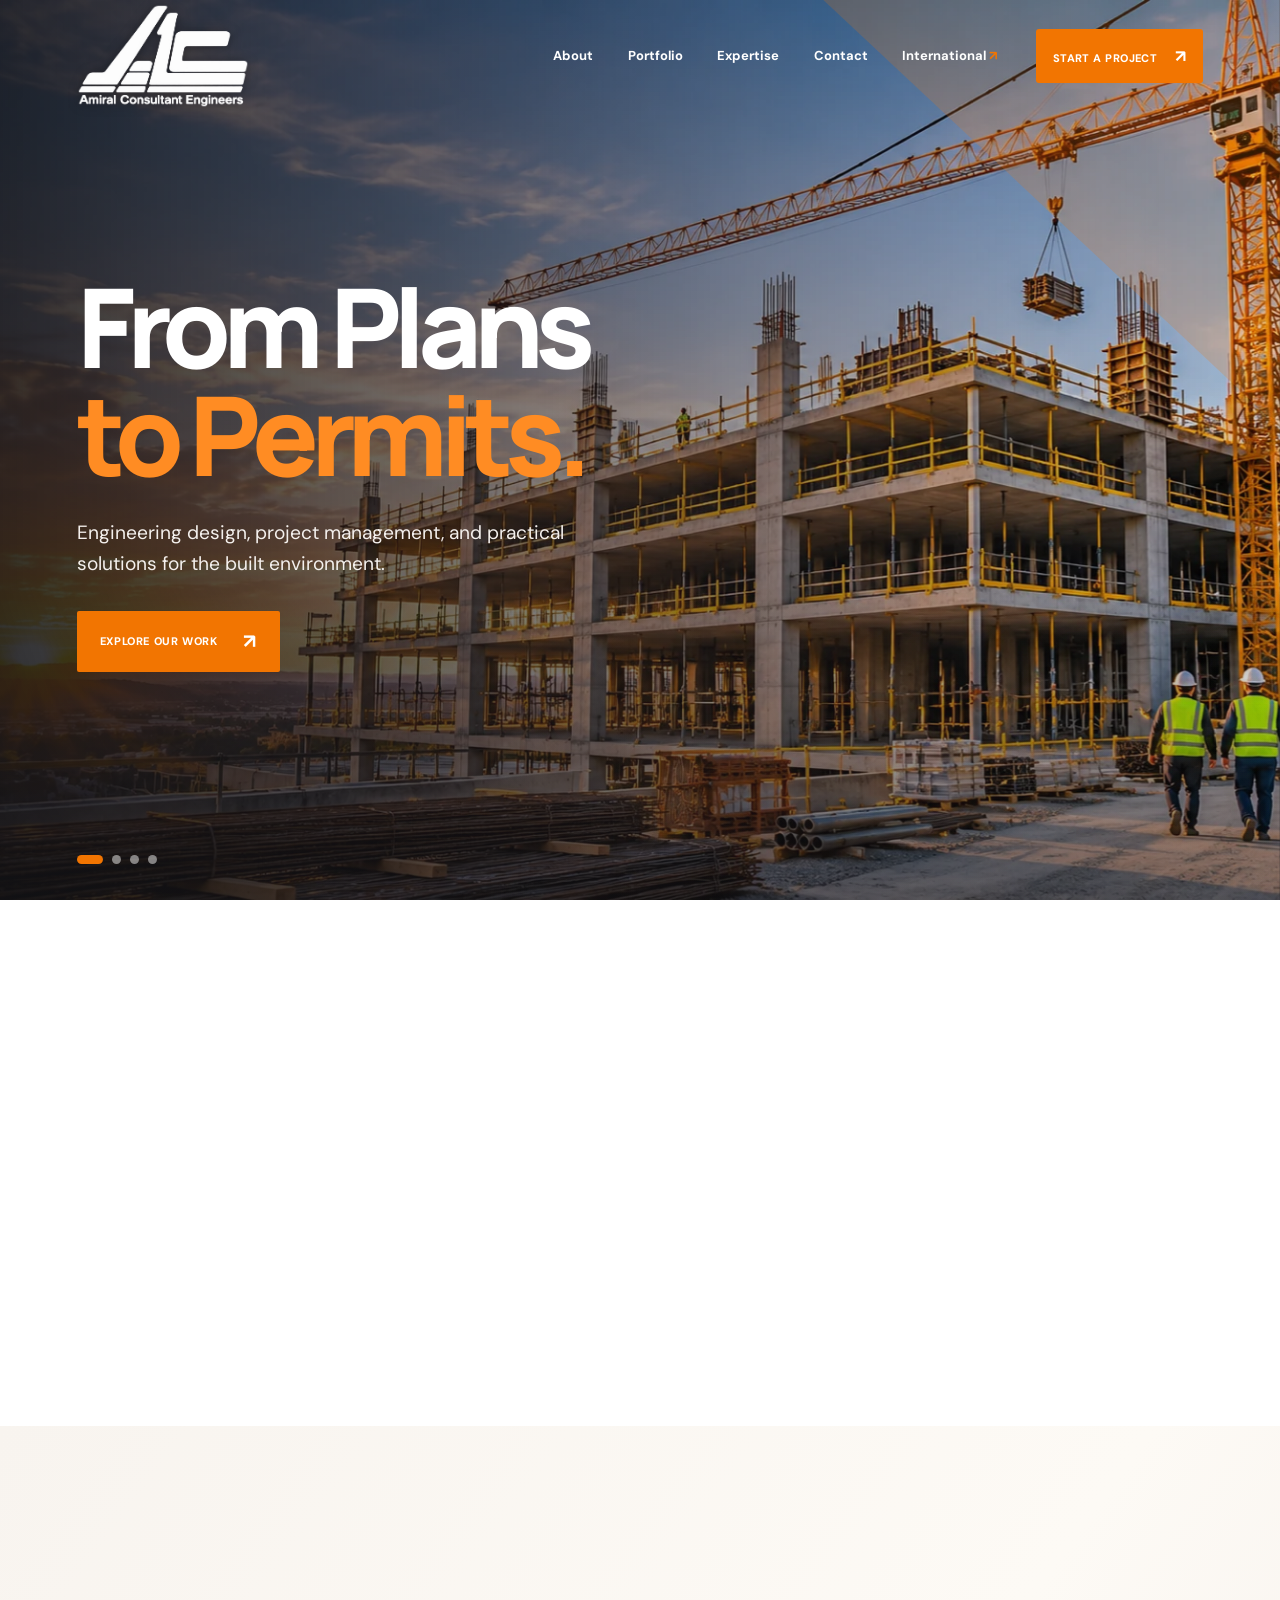
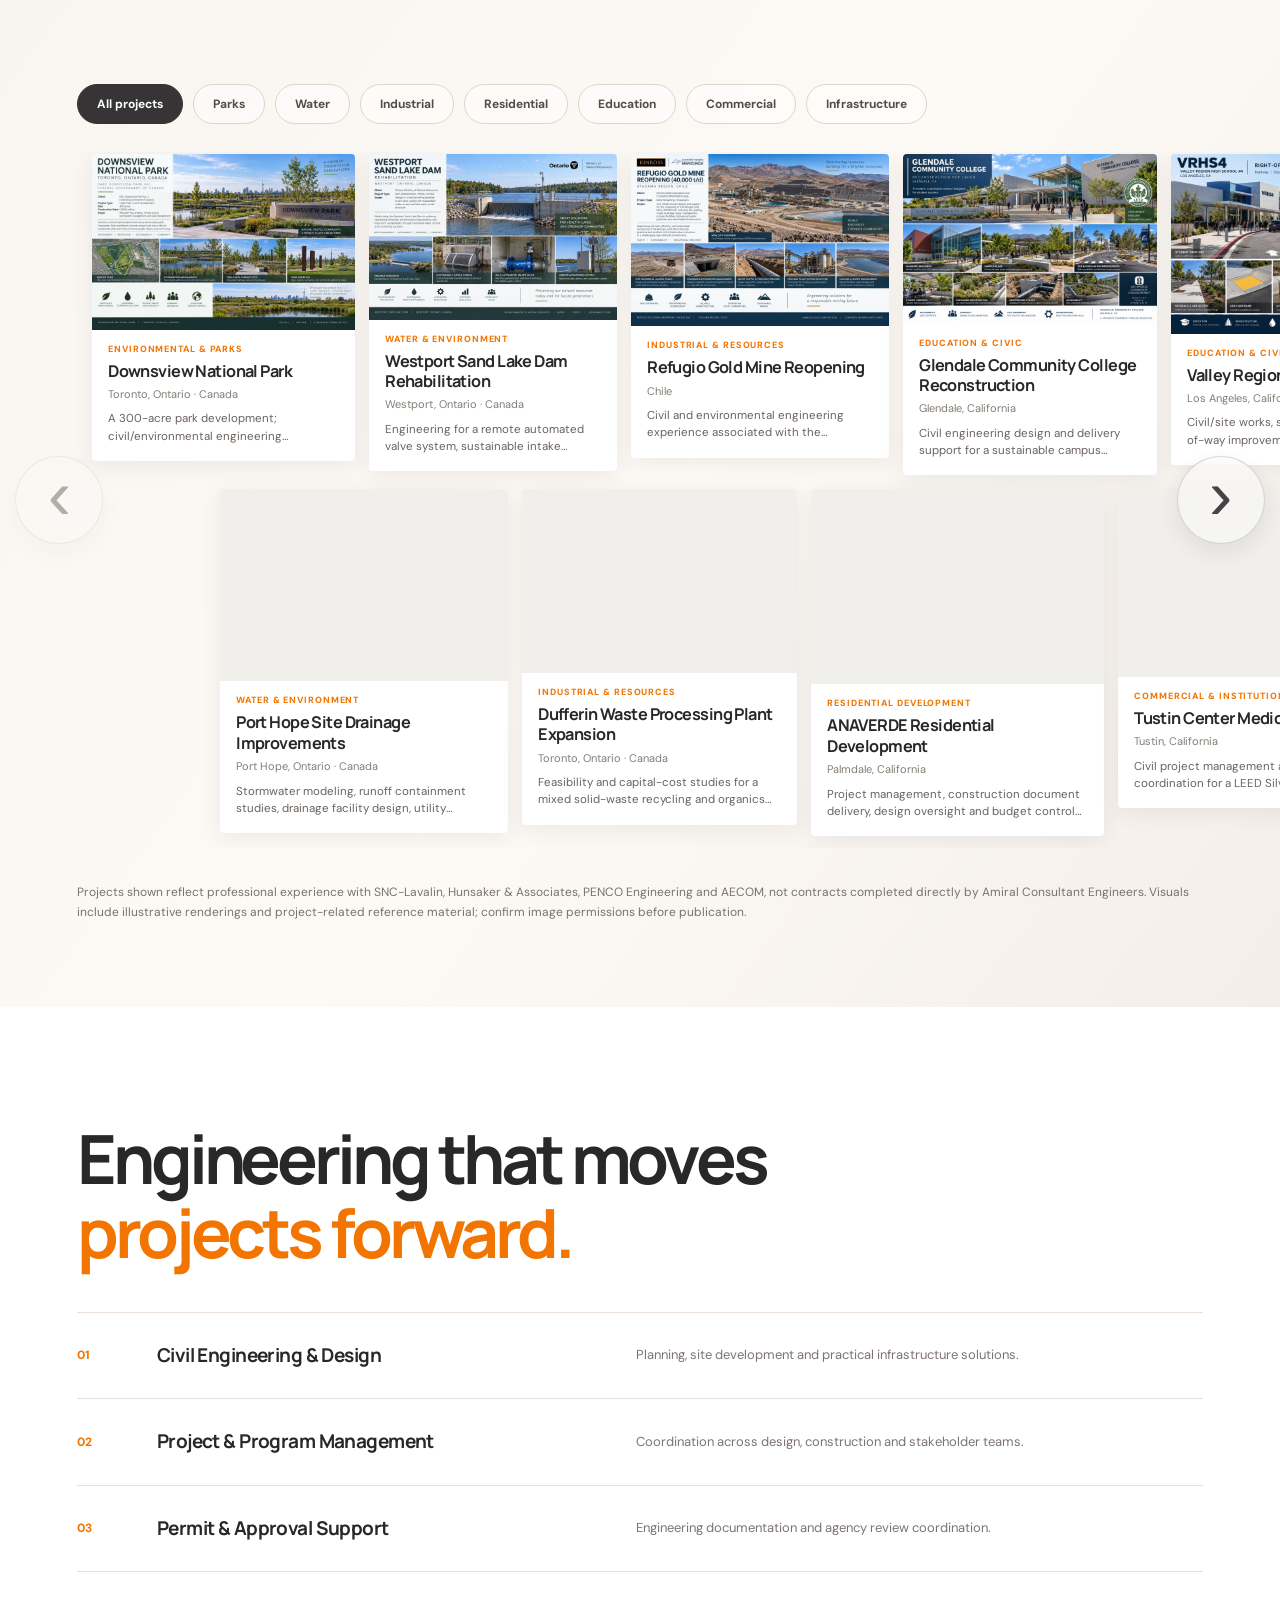
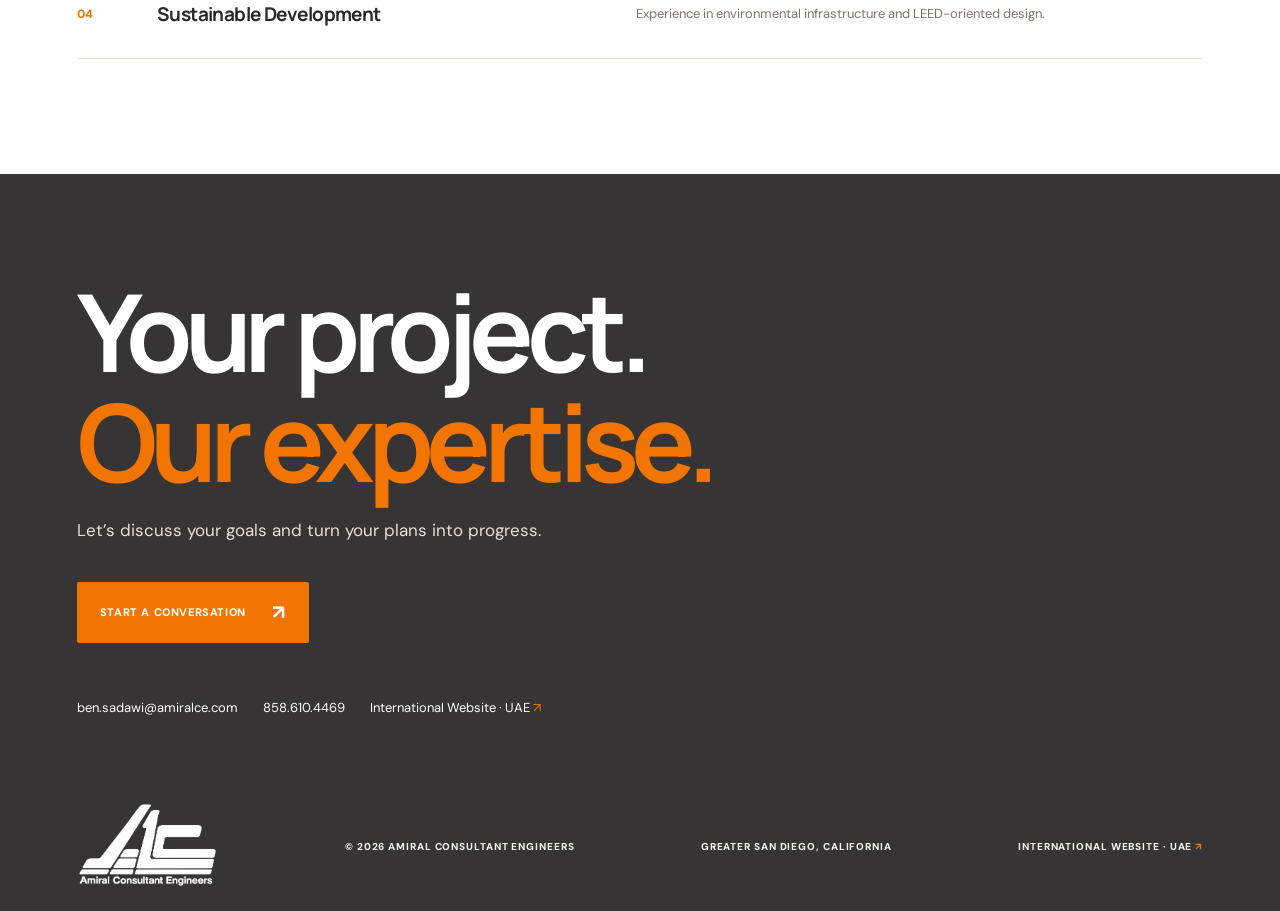
==== commit 31f59150: "Add files via upload" ====
--- a/index.html
+++ b/index.html
@@ -12,13 +12,64 @@
 <link crossorigin="" href="https://fonts.gstatic.com" rel="preconnect"/>
 <link href="https://fonts.googleapis.com/css2?family=DM+Sans:wght@400;500;600;700;800&amp;family=Manrope:wght@400;500;600;700;800&amp;display=swap" rel="stylesheet"/>
 <script>
-// Mobile Safari can restore a prior page position after the initial page render.
-// Make the homepage start at the hero; keep explicit section links intact.
-if (!location.hash && 'scrollRestoration' in history) history.scrollRestoration = 'manual';
-// Treat the start of the homepage as the default entry point, not the last viewed card.
-if (!location.hash) document.documentElement.dataset.entry = 'home';
+/* Homepage entry is always the hero, even after Safari tab restoration. */
+(function () {
+  try { if ('scrollRestoration' in history) history.scrollRestoration = 'manual'; } catch (_) {}
+  // Clear old section anchors left by previously opened navigation links.
+  // In-page menu links still work normally after the visitor enters the page.
+  if (location.hash && location.hash !== '#home') {
+    try { history.replaceState(history.state, '', location.pathname + location.search); } catch (_) {}
+  }
+  document.documentElement.classList.add('starting-at-hero');
+  window.__amiralHeroStartup = true;
+  window.__amiralUserScrolled = false;
+  window.__amiralResetHero = function () {
+    if (!window.__amiralHeroStartup || window.__amiralUserScrolled) return;
+    // Assign both scrolling element and window: Safari and Chromium differ here.
+    var scroller = document.scrollingElement || document.documentElement;
+    if (scroller) scroller.scrollTop = 0;
+    window.scrollTo(0, 0);
+  };
+  window.__amiralResetHero();
+  // These events catch history restoration and BFCache activation.
+  document.addEventListener('DOMContentLoaded', window.__amiralResetHero);
+  window.addEventListener('load', window.__amiralResetHero);
+  window.addEventListener('pageshow', function () {
+    if (window.__amiralUserScrolled) return;
+    window.__amiralHeroStartup = true;
+    window.__amiralResetHero();
+    requestAnimationFrame(window.__amiralResetHero);
+    setTimeout(window.__amiralResetHero, 100);
+    setTimeout(window.__amiralResetHero, 350);
+    setTimeout(window.__amiralResetHero, 950);
+  });
+  document.addEventListener('visibilitychange', function () {
+    if (!document.hidden && !window.__amiralUserScrolled) window.__amiralResetHero();
+  });
+  // Stop correcting as soon as a visitor intentionally scrolls. Touching a
+  // button alone does not count as scrolling, avoiding an iOS Safari race.
+  window.addEventListener('wheel', function (e) {
+    if (Math.abs(e.deltaY) > 1) window.__amiralUserScrolled = true;
+  }, {passive:true, capture:true});
+  var touchY = null;
+  window.addEventListener('touchstart', function (e) {
+    touchY = e.touches && e.touches[0] ? e.touches[0].clientY : null;
+  }, {passive:true, capture:true});
+  window.addEventListener('touchmove', function (e) {
+    if (touchY !== null && e.touches && e.touches[0] && Math.abs(e.touches[0].clientY - touchY) > 12)
+      window.__amiralUserScrolled = true;
+  }, {passive:true, capture:true});
+  window.addEventListener('keydown', function (e) {
+    if (['ArrowDown','ArrowUp','PageDown','PageUp','Home','End',' '].includes(e.key)) window.__amiralUserScrolled = true;
+  }, {capture:true});
+  // The bounded guard expires quickly; don't pin visitors after they interact.
+  setTimeout(function () {
+    window.__amiralHeroStartup = false;
+    document.documentElement.classList.remove('starting-at-hero');
+  }, 2100);
+})();
 </script>
-<link href="style.css?v=20261105-2" rel="stylesheet"/>
+<link href="style.css?v=20261105-heroentry3" rel="stylesheet"/>
 </head>
 <body>
 <a class="skip-link" href="#main">Skip to content</a>
@@ -168,5 +219,5 @@
 <div class="card-body"><p class="card-sector">Transportation &amp; Infrastructure</p><h3>Abu Dhabi Airport Midfield Terminal</h3><p class="card-place">Abu Dhabi, UAE</p><p class="card-description">Established initial stakeholder management processes for a major airport terminal construction management program.</p></div></article><article aria-label="Abu Dhabi Government Institutional Program" class="project-card" data-sector="Commercial &amp; Institutional">
 <div class="card-image"><img alt="Abu Dhabi Government Institutional Program — illustrative project visualization" decoding="async" height="1000" loading="lazy" src="assets/email01_image05.jpg" width="1500"/></div>
 <div class="card-body"><p class="card-sector">Commercial &amp; Institutional</p><h3>Abu Dhabi Government Institutional Program</h3><p class="card-place">Abu Dhabi, UAE</p><p class="card-description">Oversaw consultants, contractors and delivery phases across more than five fast-track institutional projects.</p></div></article></template>
-<script defer="" src="script.js?v=20261105-2"></script>
+<script defer="" src="script.js?v=20261105-heroentry3"></script>
 </body></html>
--- a/style.css
+++ b/style.css
@@ -159,3 +159,12 @@
   .hero { min-height: min(545px, 100svh); }
   .site-footer { padding-bottom:max(25px,env(safe-area-inset-bottom)); }
 }
+
+/* Hero entry safety: avoid browser scroll anchoring and focus restoration. */
+html, body, main { overflow-anchor: none; }
+html.starting-at-hero { scroll-behavior: auto !important; }
+.hero { scroll-margin-top: 0; }
+@media (max-width:760px) {
+  html, body { overscroll-behavior-x: none; }
+  .hero { height: 100svh; }
+}
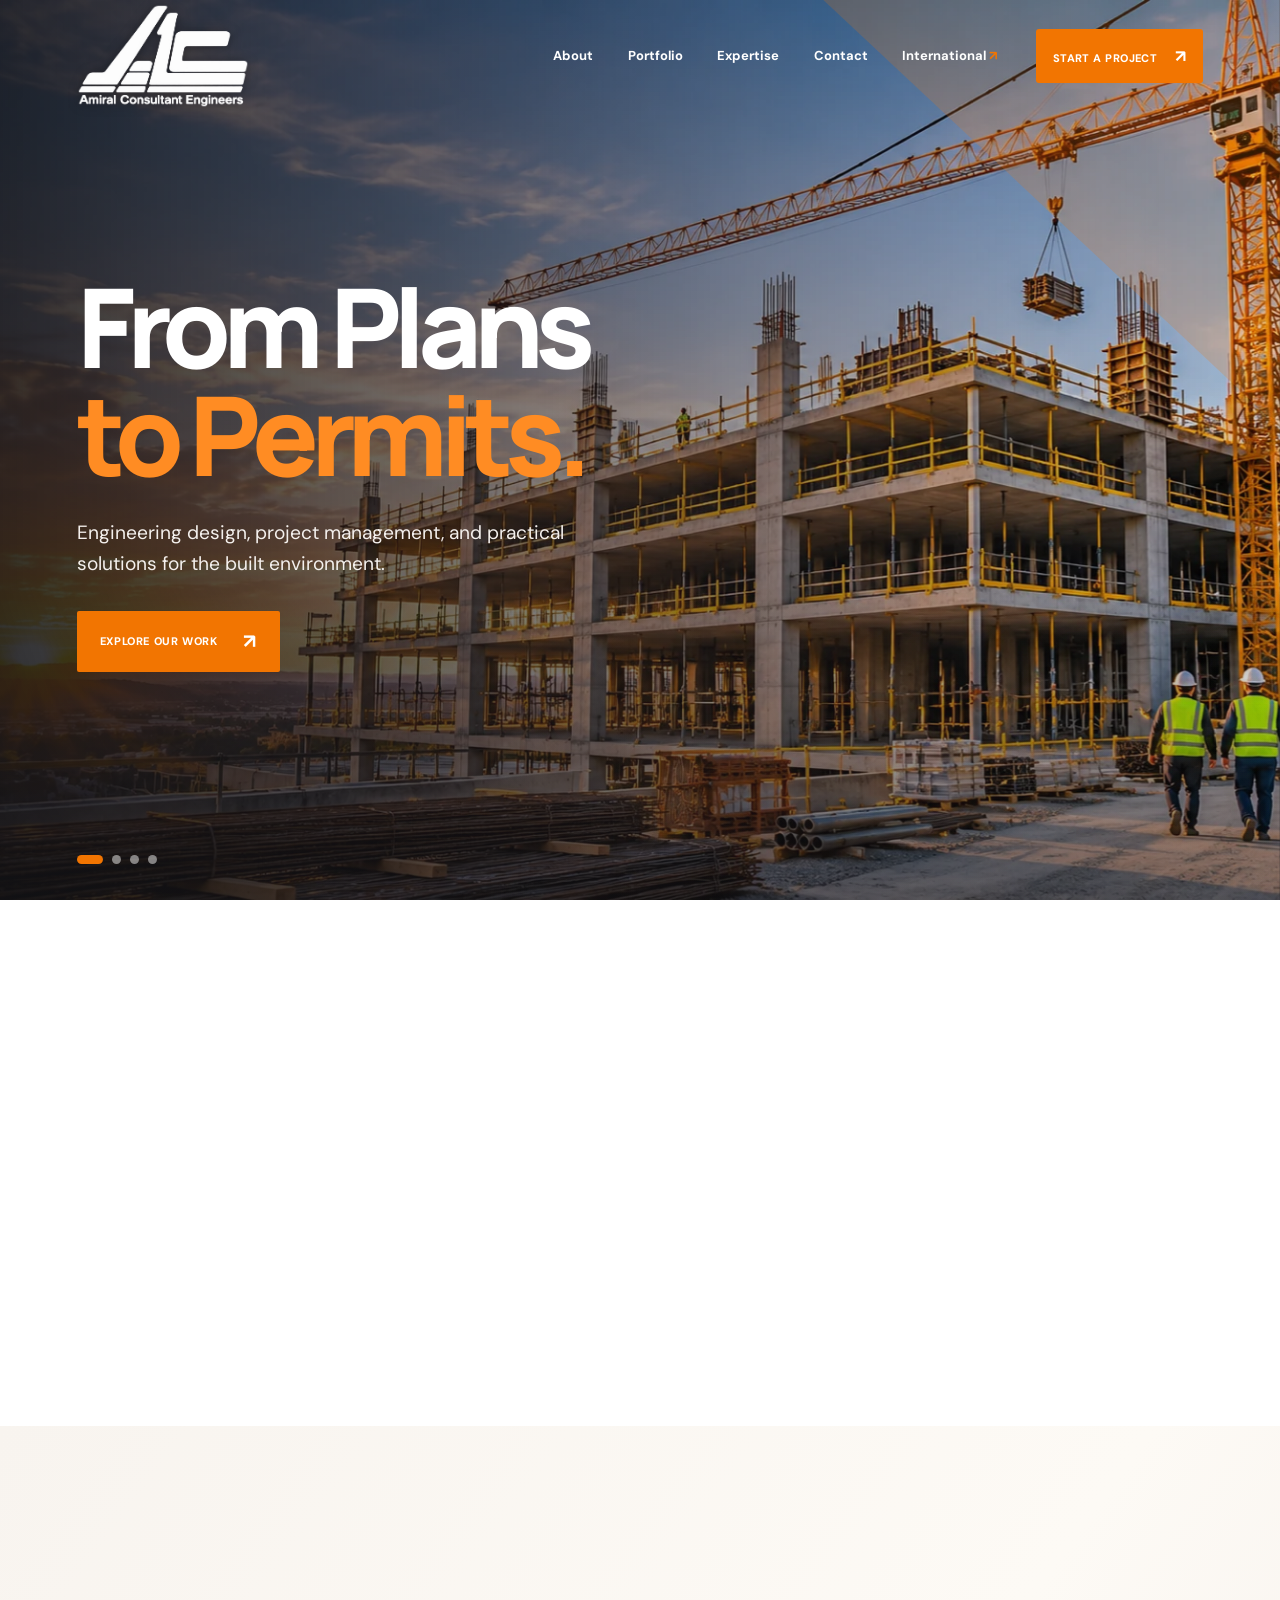
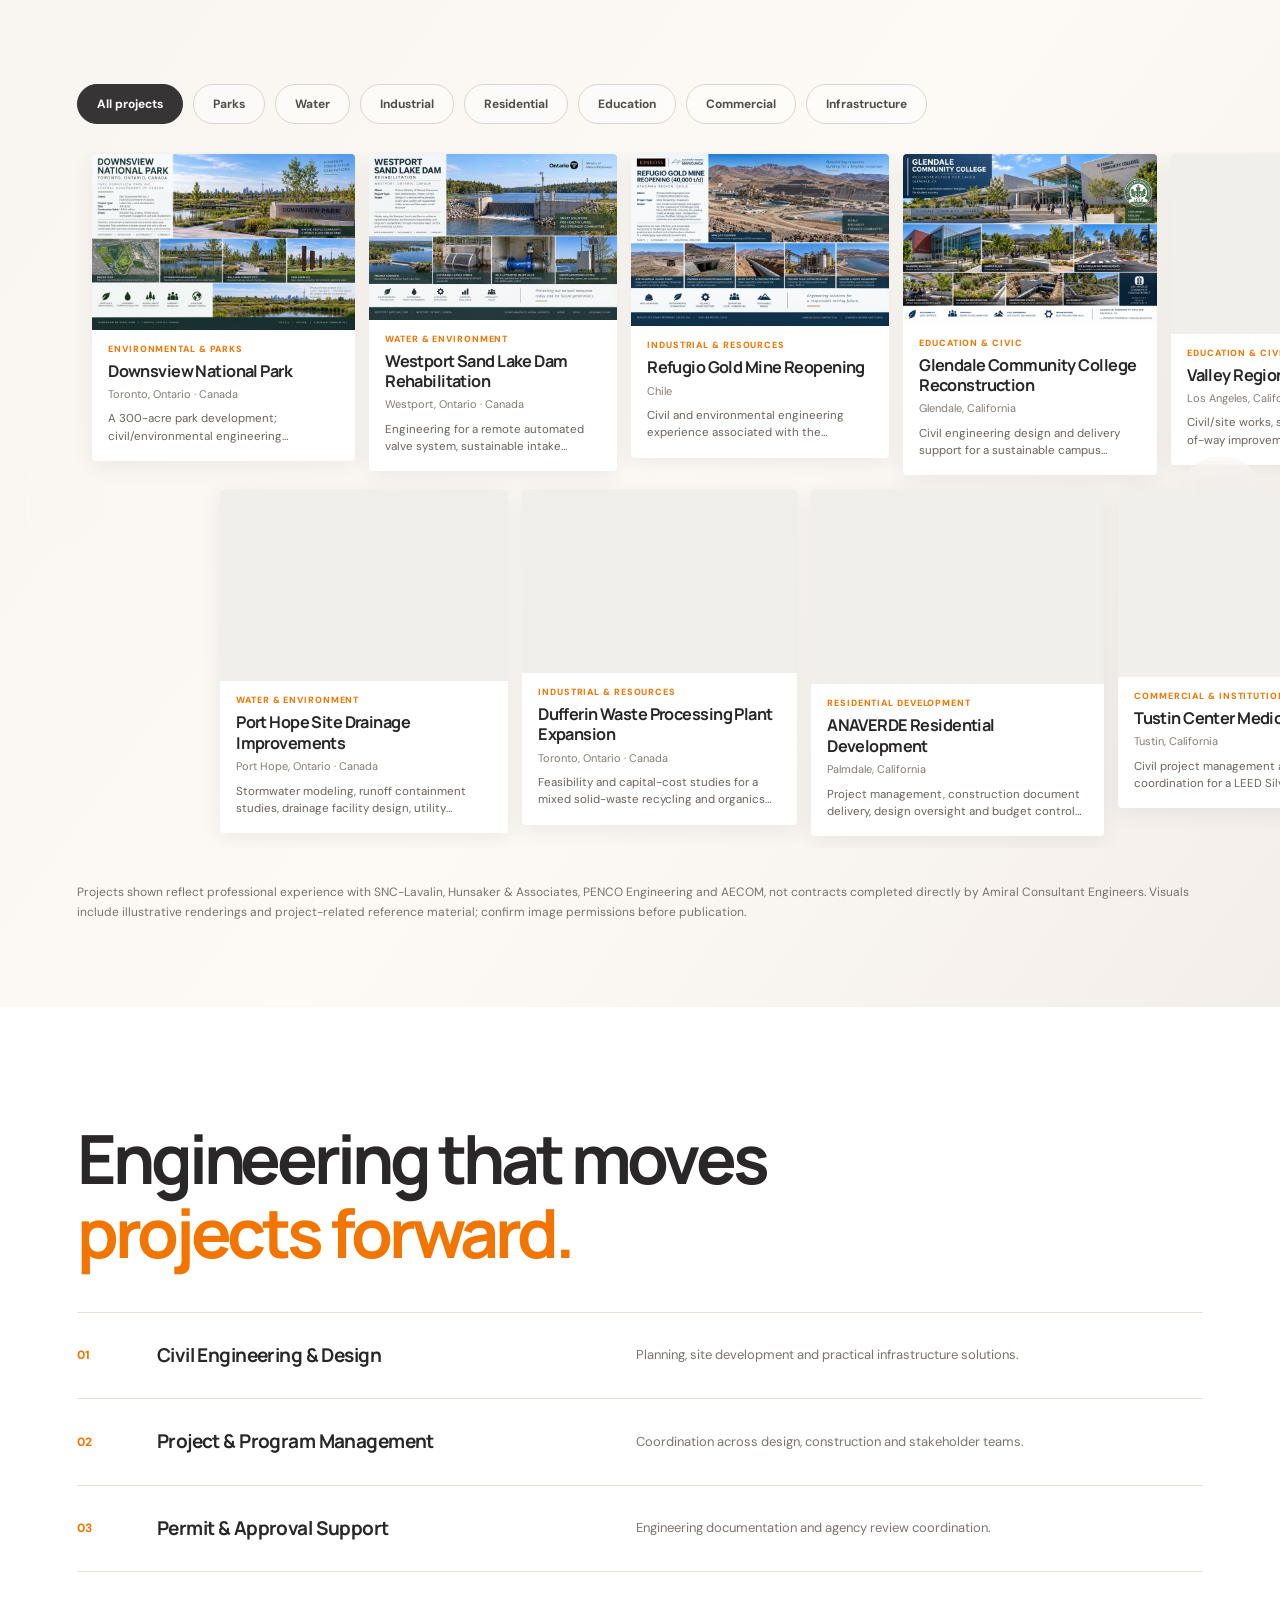
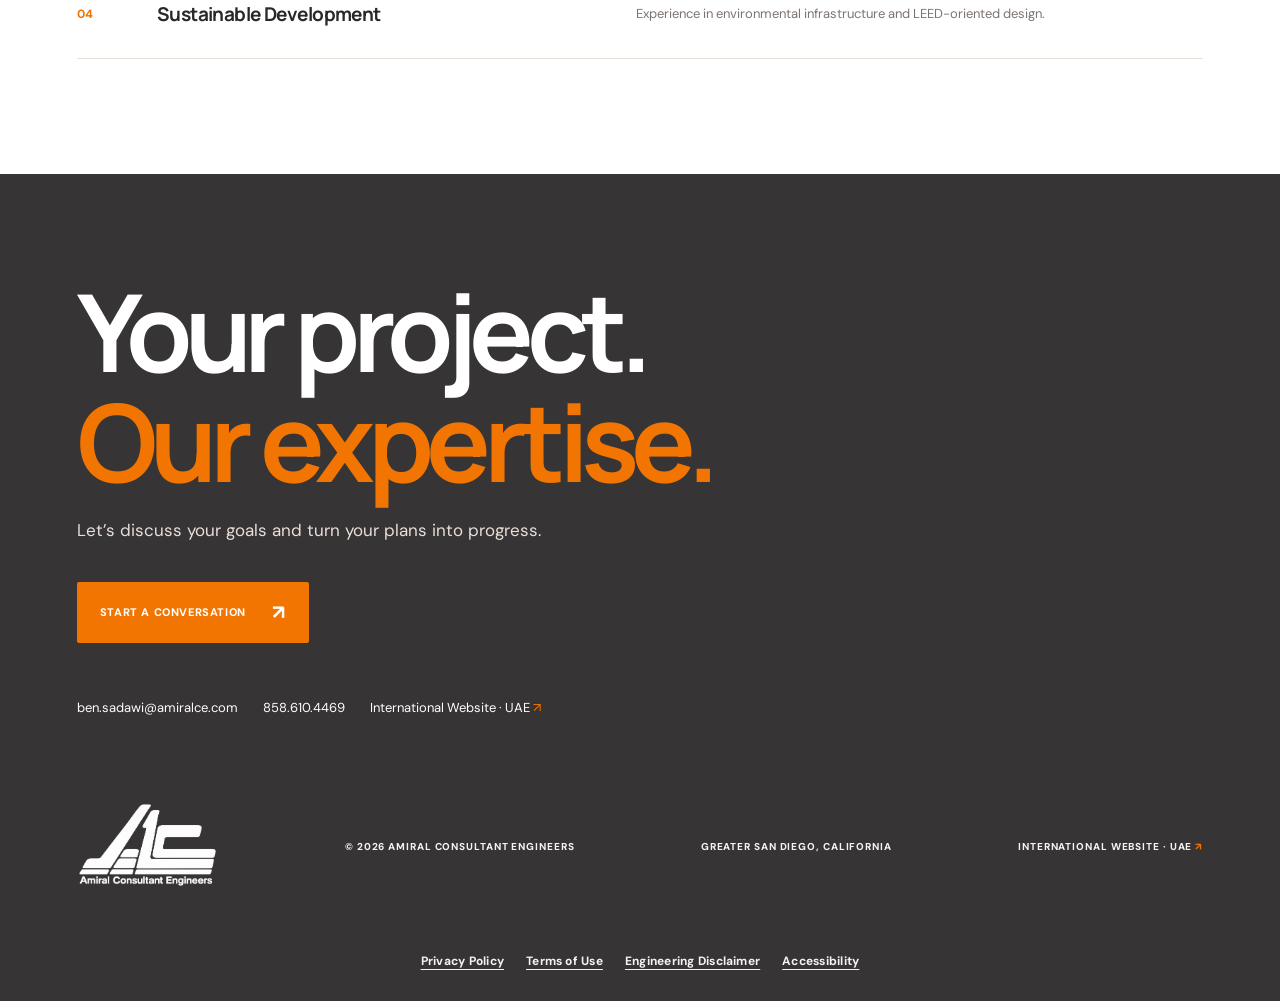
==== commit 84f39127: "Add files via upload" ====
--- a/index.html
+++ b/index.html
@@ -177,6 +177,7 @@
 <footer class="site-footer">
 <a aria-label="Back to top" href="#home"><img alt="Amiral Consultant Engineers" loading="lazy" src="assets/amiral-ace-3d.png"/></a>
 <span>© 2026 AMIRAL CONSULTANT ENGINEERS</span><span>GREATER SAN DIEGO, CALIFORNIA</span><a class="footer-international" href="https://amiralce.com/" target="_blank" rel="noopener noreferrer" aria-label="Visit the international UAE website, opens in a new tab">INTERNATIONAL WEBSITE · UAE <span aria-hidden="true">↗</span></a>
+<nav class="footer-legal" aria-label="Legal and website policies"><a href="privacy-policy.html">Privacy Policy</a><a href="terms-of-use.html">Terms of Use</a><a href="engineering-disclaimer.html">Engineering Disclaimer</a><a href="accessibility.html">Accessibility</a></nav>
 </footer>
 <template id="projectCards"><article aria-label="Downsview National Park" class="project-card" data-sector="Environmental &amp; Parks">
 <div class="card-image"><img alt="Downsview National Park — illustrative project visualization" decoding="async" height="1000" loading="lazy" src="assets/email07_image04.jpg" width="1500"/></div>
--- a/style.css
+++ b/style.css
@@ -168,3 +168,25 @@
   html, body { overscroll-behavior-x: none; }
   .hero { height: 100svh; }
 }
+
+/* Legal page navigation and typography */
+.footer-legal{display:flex;gap:12px 22px;flex-wrap:wrap;align-items:center;width:100%;justify-content:center;border-top:1px solid rgba(55,52,53,.16);padding:22px var(--gutter) 10px;margin-top:12px}
+.footer-legal a{font-size:12px;font-weight:700;letter-spacing:.02em;text-decoration:underline;text-underline-offset:4px}
+.footer-legal a:hover{color:var(--orange)}
+.legal-page{background:#fbf9f6;color:var(--ink)}
+.legal-header{display:flex;align-items:center;justify-content:space-between;gap:20px;padding:18px var(--gutter);background:var(--dark);color:white}
+.legal-header img{width:clamp(160px,21vw,240px);height:70px;object-fit:contain;object-position:left center;filter:brightness(0) invert(1)}
+.legal-header a.legal-home{font-size:12px;font-weight:700;letter-spacing:.04em;border-bottom:1px solid var(--orange);padding-bottom:6px}
+.legal-main{max-width:960px;margin:auto;padding:clamp(55px,8vw,110px) 26px 110px}
+.legal-kicker{color:var(--orange);font-size:12px;font-weight:800;letter-spacing:.16em;text-transform:uppercase}
+.legal-main h1{font-family:Manrope,sans-serif;font-size:clamp(40px,6vw,68px);line-height:1.05;letter-spacing:-.055em;margin:12px 0 20px}
+.legal-main h2{font-size:clamp(20px,2.5vw,28px);letter-spacing:-.035em;margin:36px 0 12px}
+.legal-main p,.legal-main li{line-height:1.8;color:#514c49;font-size:16px}
+.legal-main li{margin-bottom:6px}
+.legal-main a:not(.legal-home){color:#a84d00;text-decoration:underline;text-underline-offset:3px}
+.legal-meta{color:#77706c;font-size:13px;margin-bottom:28px}
+.legal-note{background:#fff4e6;border-left:4px solid var(--orange);padding:16px 20px;margin:30px 0}
+.legal-note p{margin:0}
+.legal-foot{background:#f0eeeb;color:var(--dark);padding:27px var(--gutter);display:flex;gap:16px 26px;flex-wrap:wrap;align-items:center;justify-content:space-between}
+.legal-foot nav{display:flex;gap:16px;flex-wrap:wrap}.legal-foot a{font-size:12px;font-weight:700}.legal-foot a:hover{color:var(--orange)}
+@media(max-width:650px){.legal-header{padding:14px 20px}.legal-header img{height:54px;width:160px}.legal-main{padding:55px 22px 75px}.legal-main p,.legal-main li{font-size:15px}.footer-legal{justify-content:flex-start}}
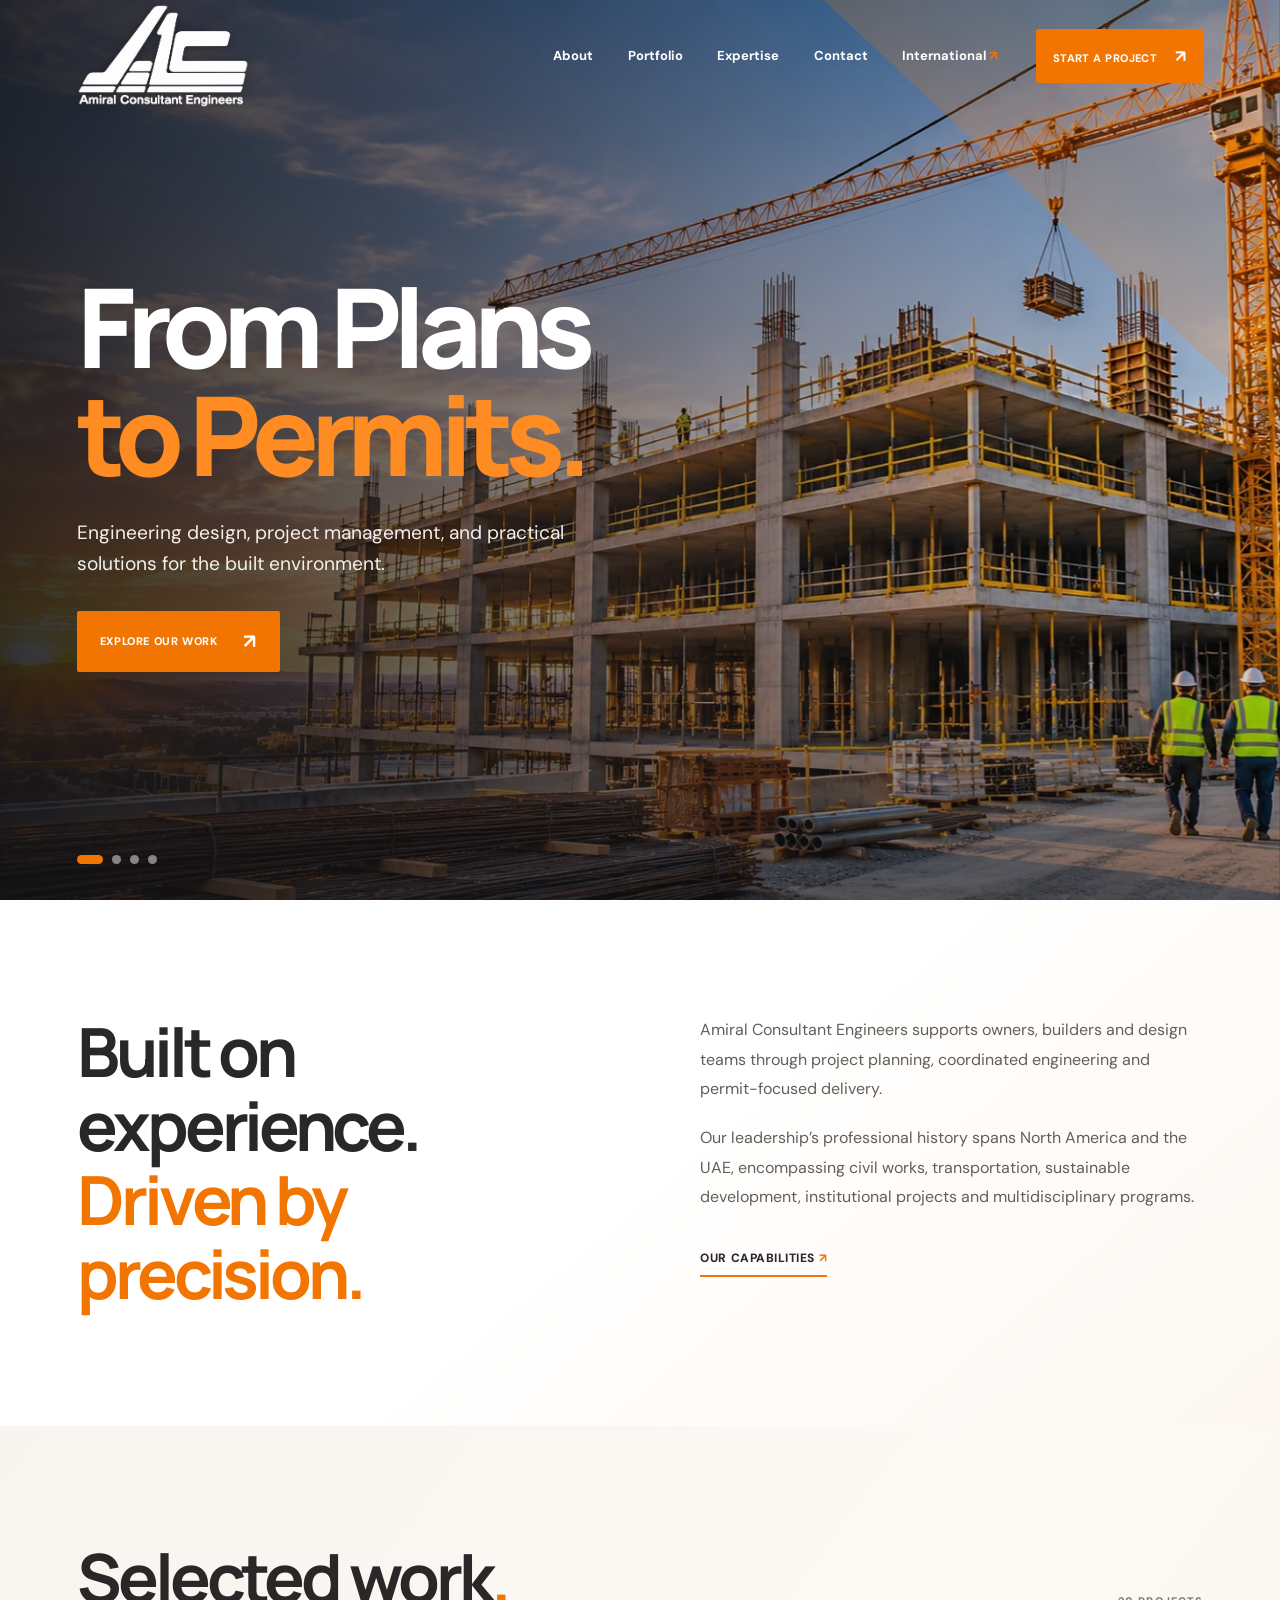
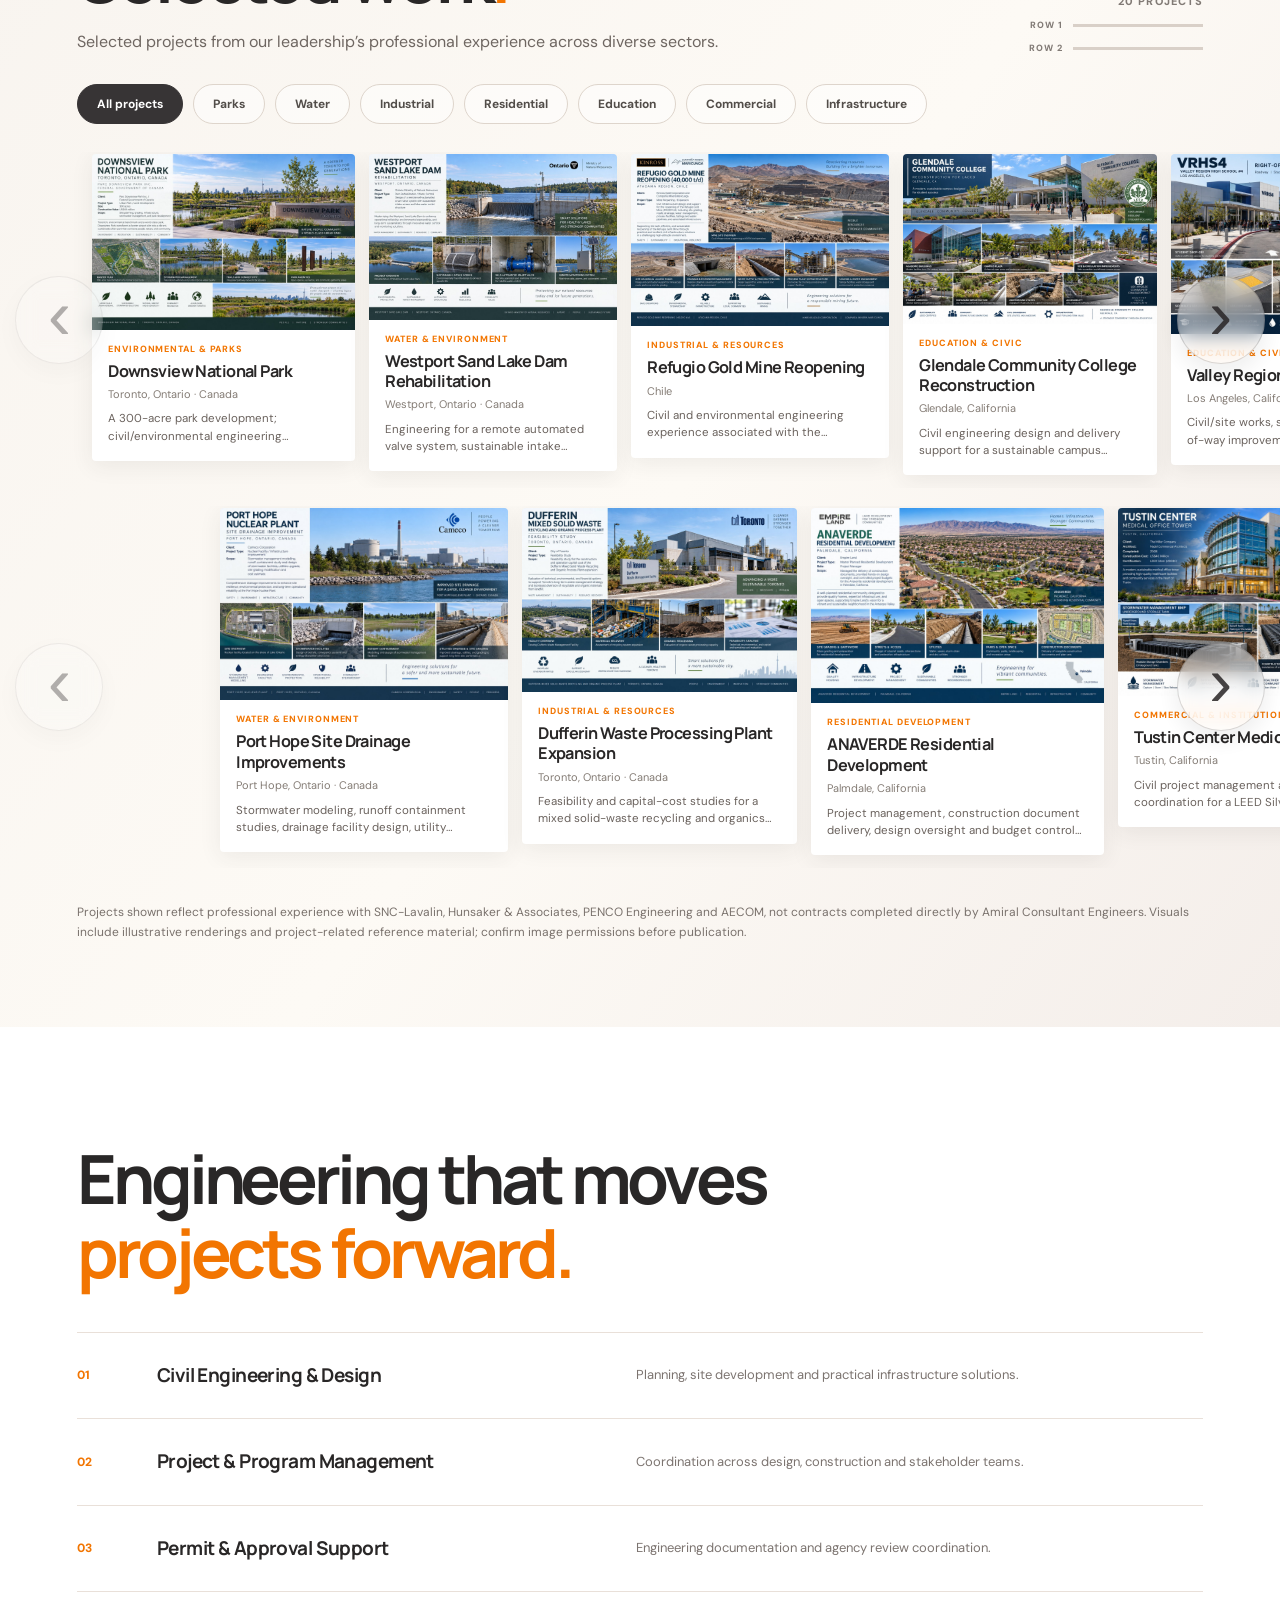
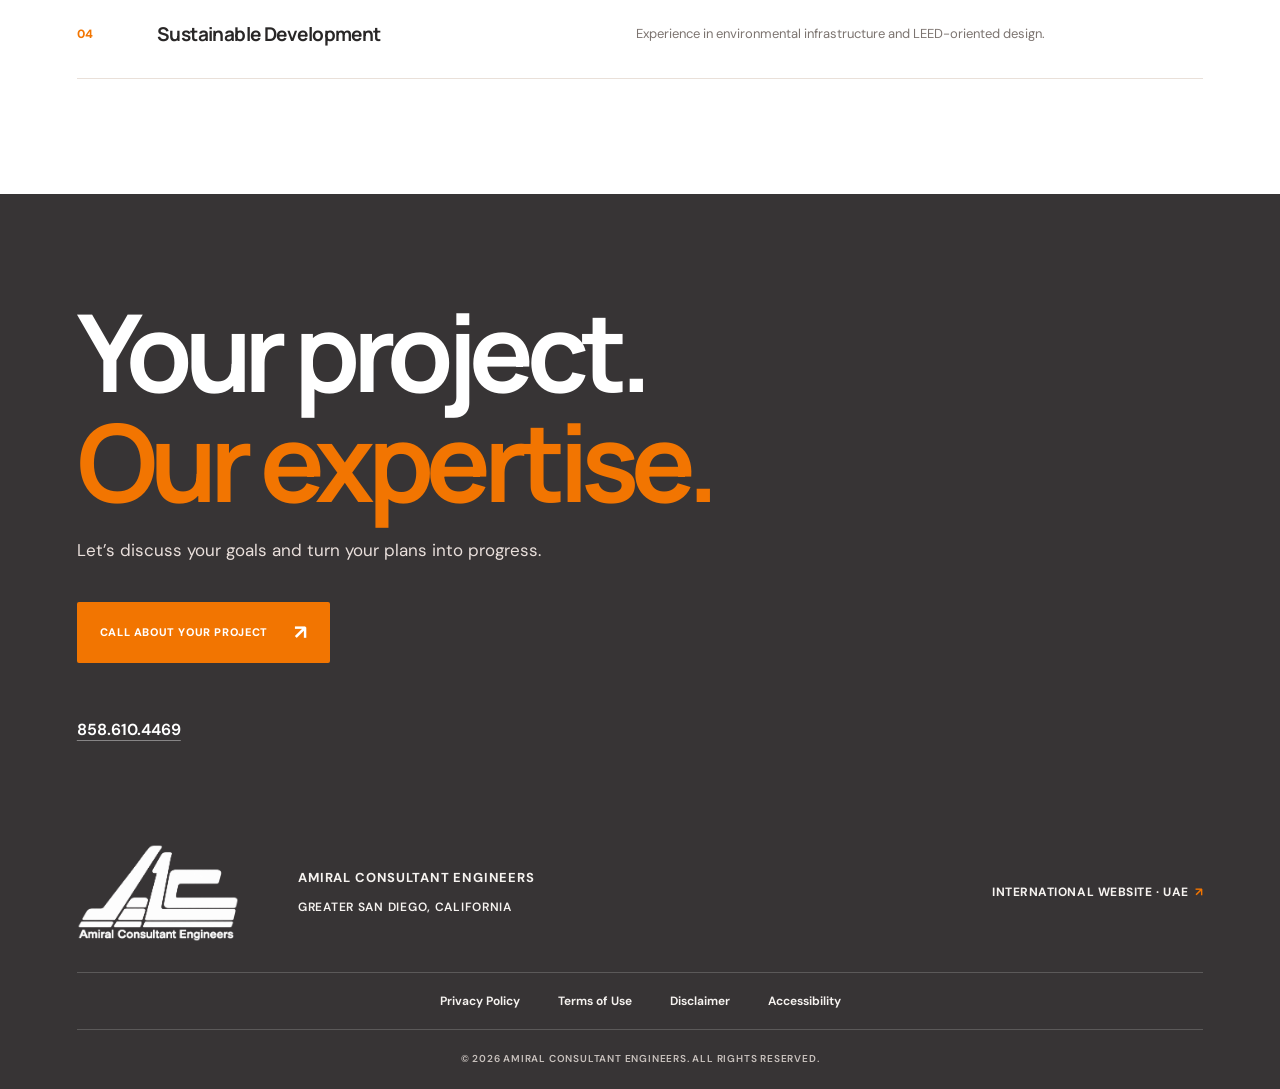
==== commit b30733d3: "Add files via upload" ====
--- a/index.html
+++ b/index.html
@@ -69,7 +69,7 @@
   }, 2100);
 })();
 </script>
-<link href="style.css?v=20261105-heroentry3" rel="stylesheet"/>
+<link href="style.css?v=20261105-independentrows1" rel="stylesheet"/>
 </head>
 <body>
 <a class="skip-link" href="#main">Skip to content</a>
@@ -127,7 +127,10 @@
 <div class="section-pad portfolio-heading reveal">
 <div><h2 id="portfolioTitle">Selected work<span class="orange-dot">.</span></h2>
 <p>Selected projects from our leadership’s professional experience across diverse sectors.</p></div>
-<div class="portfolio-progress"><span id="projectCount">20 PROJECTS</span><div class="progress-line"><div id="progressFill"></div></div></div>
+<div class="portfolio-progress"><span id="projectCount">20 PROJECTS</span>
+<div class="portfolio-row-progress"><span>ROW 1</span><div class="progress-line"><div id="progressTop"></div></div></div>
+<div class="portfolio-row-progress"><span>ROW 2</span><div class="progress-line"><div id="progressBottom"></div></div></div>
+</div>
 </div>
 <div aria-label="Filter projects" class="filter-bar" role="group">
 <button aria-pressed="true" class="filter active" data-filter="All" type="button">All projects</button>
@@ -140,14 +143,20 @@
 <button aria-pressed="false" class="filter" data-filter="Transportation &amp; Infrastructure" type="button">Infrastructure</button>
 </div>
 <div class="mosaic-stage" id="mosaicStage">
-<button aria-label="Move portfolio left" class="side-arrow side-left" id="prevProject" title="Hover to scroll left; click to advance" type="button"><span aria-hidden="true">‹</span></button>
-<div aria-label="Horizontally browsable two-row project portfolio" class="mosaic-viewport" id="portfolioViewport" tabindex="0">
-<div class="mosaic-rail" id="mosaicRail">
-<div class="mosaic-row top-row" id="mosaicTop"></div>
-<div class="mosaic-row bottom-row" id="mosaicBottom"></div>
-</div>
-</div>
-<button aria-label="Move portfolio right" class="side-arrow side-right" id="nextProject" title="Hover to scroll right; click to advance" type="button"><span aria-hidden="true">›</span></button>
+  <div class="mosaic-row-stage" id="topStage">
+    <button aria-label="Scroll first portfolio row left" class="side-arrow side-left" id="prevTop" title="Hover to scroll left, or click" type="button"><span aria-hidden="true">‹</span></button>
+    <div aria-label="First portfolio row, scroll horizontally" class="mosaic-row-viewport" id="topViewport" role="region" tabindex="0">
+      <div class="mosaic-row top-row" id="mosaicTop"></div>
+    </div>
+    <button aria-label="Scroll first portfolio row right" class="side-arrow side-right" id="nextTop" title="Hover to scroll right, or click" type="button"><span aria-hidden="true">›</span></button>
+  </div>
+  <div class="mosaic-row-stage" id="bottomStage">
+    <button aria-label="Scroll second portfolio row left" class="side-arrow side-left" id="prevBottom" title="Hover to scroll left, or click" type="button"><span aria-hidden="true">‹</span></button>
+    <div aria-label="Second portfolio row, scroll horizontally" class="mosaic-row-viewport" id="bottomViewport" role="region" tabindex="0">
+      <div class="mosaic-row bottom-row" id="mosaicBottom"></div>
+    </div>
+    <button aria-label="Scroll second portfolio row right" class="side-arrow side-right" id="nextBottom" title="Hover to scroll right, or click" type="button"><span aria-hidden="true">›</span></button>
+  </div>
 </div>
 <p class="empty-state" hidden="" id="emptyState">No projects in this category.</p>
 <p class="portfolio-disclaimer">Projects shown reflect professional experience with SNC-Lavalin, Hunsaker &amp; Associates, PENCO Engineering and AECOM, not contracts completed directly by Amiral Consultant Engineers. Visuals include illustrative renderings and project-related reference material; confirm image permissions before publication.</p>
@@ -165,19 +174,26 @@
 
 <h2>Your project.<br/><em>Our expertise.</em></h2>
 <p>Let’s discuss your goals and turn your plans into progress.</p>
-<a class="primary-btn" href="mailto:ben.sadawi@amiralce.com?subject=Project%20Inquiry%20-%20Amiral%20Consultant%20Engineers">START A CONVERSATION <span aria-hidden="true">↗</span></a>
+<a class="primary-btn" href="tel:+18586104469" aria-label="Call Amiral Consultant Engineers at 858 610 4469">CALL ABOUT YOUR PROJECT <span aria-hidden="true">↗</span></a>
 <div class="contact-details">
-<a href="mailto:ben.sadawi@amiralce.com">ben.sadawi@amiralce.com</a>
-<a href="tel:+18586104469">858.610.4469</a>
-<a class="international-contact" href="https://amiralce.com/" target="_blank" rel="noopener noreferrer" aria-label="Visit the Amiral International website (UAE), opens in a new tab">International Website · UAE <span aria-hidden="true">↗</span></a>
+<a href="tel:+18586104469" aria-label="Call 858 610 4469">858.610.4469</a>
 </div>
 </section>
 </main>
 
-<footer class="site-footer">
-<a aria-label="Back to top" href="#home"><img alt="Amiral Consultant Engineers" loading="lazy" src="assets/amiral-ace-3d.png"/></a>
-<span>© 2026 AMIRAL CONSULTANT ENGINEERS</span><span>GREATER SAN DIEGO, CALIFORNIA</span><a class="footer-international" href="https://amiralce.com/" target="_blank" rel="noopener noreferrer" aria-label="Visit the international UAE website, opens in a new tab">INTERNATIONAL WEBSITE · UAE <span aria-hidden="true">↗</span></a>
-<nav class="footer-legal" aria-label="Legal and website policies"><a href="privacy-policy.html">Privacy Policy</a><a href="terms-of-use.html">Terms of Use</a><a href="engineering-disclaimer.html">Engineering Disclaimer</a><a href="accessibility.html">Accessibility</a></nav>
+<footer class="site-footer refined-footer">
+  <div class="footer-main-row">
+    <a class="footer-brand" aria-label="Back to homepage" href="#home"><img alt="Amiral Consultant Engineers" loading="lazy" src="assets/amiral-ace-3d.png"/></a>
+    <div class="footer-business"><strong>AMIRAL CONSULTANT ENGINEERS</strong><span>GREATER SAN DIEGO, CALIFORNIA</span></div>
+    <a class="footer-international" href="https://amiralce.com/" target="_blank" rel="noopener noreferrer" aria-label="Visit international Amiral UAE website (opens in a new tab)">INTERNATIONAL WEBSITE · UAE <span aria-hidden="true">↗</span></a>
+  </div>
+  <nav class="footer-legal" aria-label="Legal and website policies">
+    <a href="privacy-policy.html">Privacy Policy</a>
+    <a href="terms-of-use.html">Terms of Use</a>
+    <a href="engineering-disclaimer.html">Disclaimer</a>
+    <a href="accessibility.html">Accessibility</a>
+  </nav>
+  <div class="footer-bottom">© 2026 AMIRAL CONSULTANT ENGINEERS. ALL RIGHTS RESERVED.</div>
 </footer>
 <template id="projectCards"><article aria-label="Downsview National Park" class="project-card" data-sector="Environmental &amp; Parks">
 <div class="card-image"><img alt="Downsview National Park — illustrative project visualization" decoding="async" height="1000" loading="lazy" src="assets/email07_image04.jpg" width="1500"/></div>
@@ -220,5 +236,5 @@
 <div class="card-body"><p class="card-sector">Transportation &amp; Infrastructure</p><h3>Abu Dhabi Airport Midfield Terminal</h3><p class="card-place">Abu Dhabi, UAE</p><p class="card-description">Established initial stakeholder management processes for a major airport terminal construction management program.</p></div></article><article aria-label="Abu Dhabi Government Institutional Program" class="project-card" data-sector="Commercial &amp; Institutional">
 <div class="card-image"><img alt="Abu Dhabi Government Institutional Program — illustrative project visualization" decoding="async" height="1000" loading="lazy" src="assets/email01_image05.jpg" width="1500"/></div>
 <div class="card-body"><p class="card-sector">Commercial &amp; Institutional</p><h3>Abu Dhabi Government Institutional Program</h3><p class="card-place">Abu Dhabi, UAE</p><p class="card-description">Oversaw consultants, contractors and delivery phases across more than five fast-track institutional projects.</p></div></article></template>
-<script defer="" src="script.js?v=20261105-heroentry3"></script>
+<script defer="" src="script.js?v=20261105-independentrows1"></script>
 </body></html>
--- a/style.css
+++ b/style.css
@@ -190,3 +190,150 @@
 .legal-foot{background:#f0eeeb;color:var(--dark);padding:27px var(--gutter);display:flex;gap:16px 26px;flex-wrap:wrap;align-items:center;justify-content:space-between}
 .legal-foot nav{display:flex;gap:16px;flex-wrap:wrap}.legal-foot a{font-size:12px;font-weight:700}.legal-foot a:hover{color:var(--orange)}
 @media(max-width:650px){.legal-header{padding:14px 20px}.legal-header img{height:54px;width:160px}.legal-main{padding:55px 22px 75px}.legal-main p,.legal-main li{font-size:15px}.footer-legal{justify-content:flex-start}}
+
+
+/* Footer refresh: one UAE link, one uninterrupted policy row, phone-only contact */
+.site-footer.refined-footer {
+  display:block;
+  min-height:0;
+  width:100%;
+  padding:36px var(--gutter) max(23px, env(safe-area-inset-bottom));
+  background:#373435;
+  color:#f6f3f0;
+  letter-spacing:0;
+}
+.refined-footer .footer-main-row {
+  display:grid;
+  grid-template-columns:170px minmax(0,1fr) auto;
+  align-items:center;
+  gap:clamp(22px,4vw,64px);
+  width:100%;
+  padding-bottom:30px;
+}
+.refined-footer .footer-brand {display:block;width:170px;max-width:100%;}
+.refined-footer .footer-brand img {
+  display:block;
+  width:100%;
+  max-height:98px;
+  height:auto;
+  object-fit:contain;
+  object-position:left center;
+  filter:brightness(0) invert(1);
+}
+.refined-footer .footer-business {
+  display:flex;
+  flex-direction:column;
+  gap:10px;
+  font-size:12px;
+  font-weight:600;
+  letter-spacing:.06em;
+}
+.refined-footer .footer-business strong{font-size:13px;letter-spacing:.065em;}
+.refined-footer .footer-international {
+  display:inline-flex;
+  align-items:center;
+  gap:6px;
+  font-size:12px;
+  font-weight:700;
+  letter-spacing:.045em;
+  white-space:nowrap;
+}
+.refined-footer .footer-legal {
+  display:flex;
+  flex-wrap:nowrap;
+  align-items:center;
+  justify-content:center;
+  width:100%;
+  padding:19px 0;
+  margin:0;
+  gap:clamp(14px,3vw,38px);
+  border-top:1px solid rgba(255,255,255,.18);
+  border-bottom:1px solid rgba(255,255,255,.18);
+  overflow-x:auto;
+  scrollbar-width:none;
+  -webkit-overflow-scrolling:touch;
+  white-space:nowrap;
+}
+.refined-footer .footer-legal::-webkit-scrollbar{display:none;}
+.refined-footer .footer-legal a {
+  display:inline-block;
+  flex:none;
+  font-size:12px;
+  color:#f6f3f0;
+  font-weight:650;
+  line-height:1.5;
+  letter-spacing:0;
+  text-decoration:none;
+}
+.refined-footer .footer-legal a:hover,
+.refined-footer .footer-legal a:focus-visible{color:#ff9b42;}
+.refined-footer .footer-bottom {
+  text-align:center;
+  margin:0;
+  padding:21px 0 0;
+  font-size:10px;
+  font-weight:600;
+  letter-spacing:.08em;
+  color:#c9c2be;
+}
+.contact-details {font-size:16px;font-weight:650;}
+.contact-details a {text-decoration:underline;text-decoration-color:rgba(255,255,255,.4);text-underline-offset:5px;}
+.legal-foot nav {flex-wrap:nowrap;white-space:nowrap;gap:clamp(8px,2vw,16px);}
+.legal-foot nav a {font-size:clamp(10px,1.6vw,12px);}
+@media(max-width:760px){
+  .site-footer.refined-footer {padding:29px 22px max(24px, env(safe-area-inset-bottom));}
+  .refined-footer .footer-main-row{
+    grid-template-columns:minmax(100px, 38%) minmax(0,1fr);
+    gap:17px 18px;
+    padding-bottom:24px;
+  }
+  .refined-footer .footer-brand{width:145px;}
+  .refined-footer .footer-brand img{max-height:86px;}
+  .refined-footer .footer-business{font-size:10px;gap:8px;line-height:1.45;}
+  .refined-footer .footer-business strong{font-size:11px;line-height:1.35;}
+  .refined-footer .footer-international{grid-column:1 / -1;font-size:11px;padding:4px 0;}
+  .refined-footer .footer-legal{justify-content:space-between;gap:clamp(6px,1.5vw,12px);padding:15px 0;}
+  .refined-footer .footer-legal a{font-size:clamp(9.5px,2.65vw,11px);}
+  .refined-footer .footer-bottom{padding-top:16px;font-size:9px;line-height:1.5;}
+  .legal-foot nav{justify-content:center;gap:8px;}
+}
+@media(max-width:370px){
+  .site-footer.refined-footer{padding-left:14px;padding-right:14px;}
+  .refined-footer .footer-legal a{font-size:9.5px;}
+  .refined-footer .footer-legal{gap:6px;}
+}
+
+
+/* Separate portfolio row carousels (independent arrows, scrolling and progress). */
+.mosaic-stage{display:flex;flex-direction:column;gap:clamp(12px,1.5vw,18px);overflow:hidden;}
+.mosaic-row-stage{position:relative;isolation:isolate;min-width:0;width:100%;overflow:hidden;overflow-anchor:none;}
+.mosaic-row-stage[hidden]{display:none!important;}
+.mosaic-row-viewport{
+ display:block;width:100%;overflow-x:auto;overflow-y:hidden;
+ scrollbar-width:none;-ms-overflow-style:none;
+ overscroll-behavior-x:contain;overscroll-behavior-y:auto;
+ touch-action:pan-x pan-y;-webkit-overflow-scrolling:touch;
+ scroll-behavior:auto;overflow-anchor:none;
+}
+.mosaic-row-viewport::-webkit-scrollbar{display:none;}
+.mosaic-row-stage .mosaic-row{
+ width:max-content;min-width:100%;box-sizing:border-box;
+ padding:2px clamp(75px,7.2vw,120px) 13px;
+ margin:0;align-items:flex-start;
+}
+.mosaic-row-stage .mosaic-row.bottom-row{
+ padding-left:calc(clamp(75px,7.2vw,120px) + clamp(95px,10vw,150px));
+}
+.mosaic-row-stage .side-arrow{top:50%;}
+.mosaic-row-stage .side-arrow:disabled{pointer-events:none;}
+.portfolio-row-progress{margin-top:9px;display:flex;align-items:center;gap:10px;justify-content:end;}
+.portfolio-row-progress>span{font-size:9px;min-width:35px;white-space:nowrap;}
+.portfolio-row-progress .progress-line{flex:1;max-width:130px;margin:0;}
+@media(max-width:760px){
+ .mosaic-row-stage .mosaic-row{padding-inline:58px;padding-bottom:10px;}
+ .mosaic-row-stage .mosaic-row.bottom-row{padding-left:142px;padding-right:58px;}
+}
+@media(max-width:430px){
+ .mosaic-row-stage .mosaic-row{padding-inline:52px;}
+ .mosaic-row-stage .mosaic-row.bottom-row{padding-left:122px;padding-right:52px;}
+}
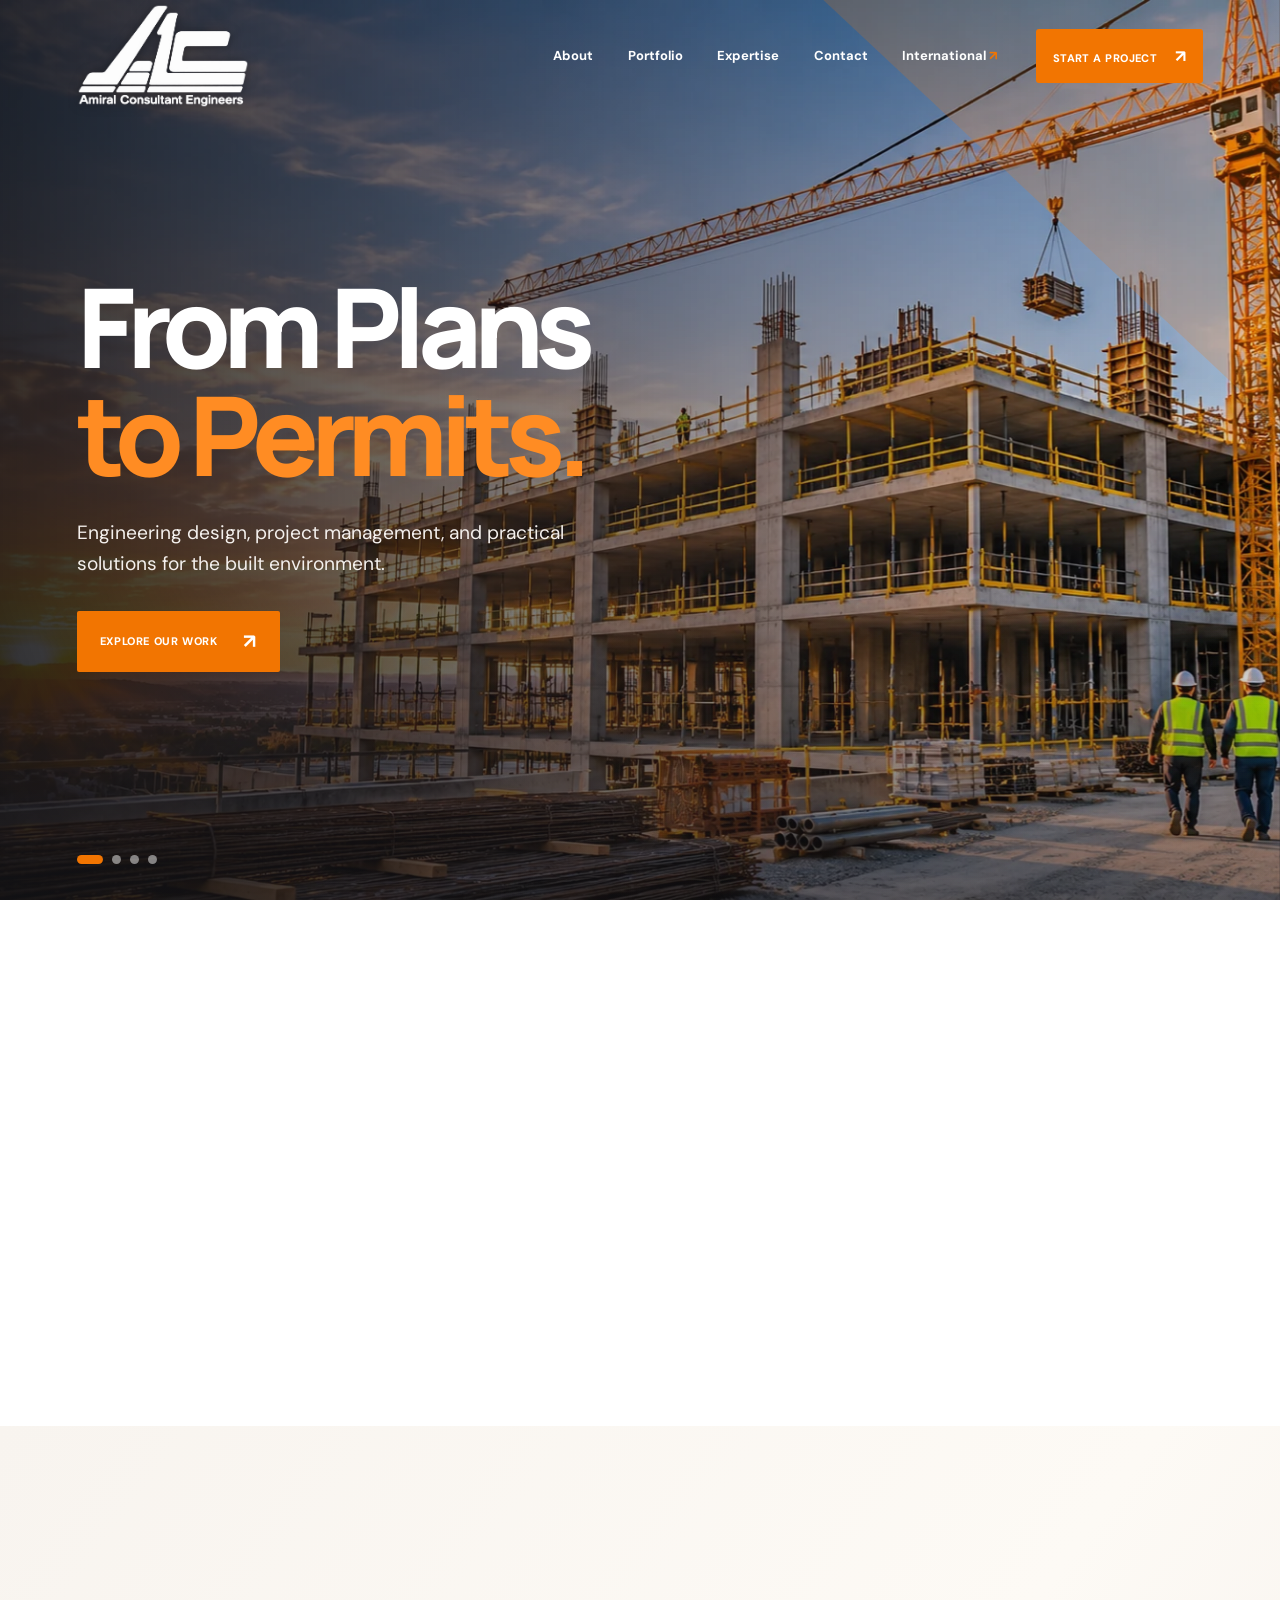
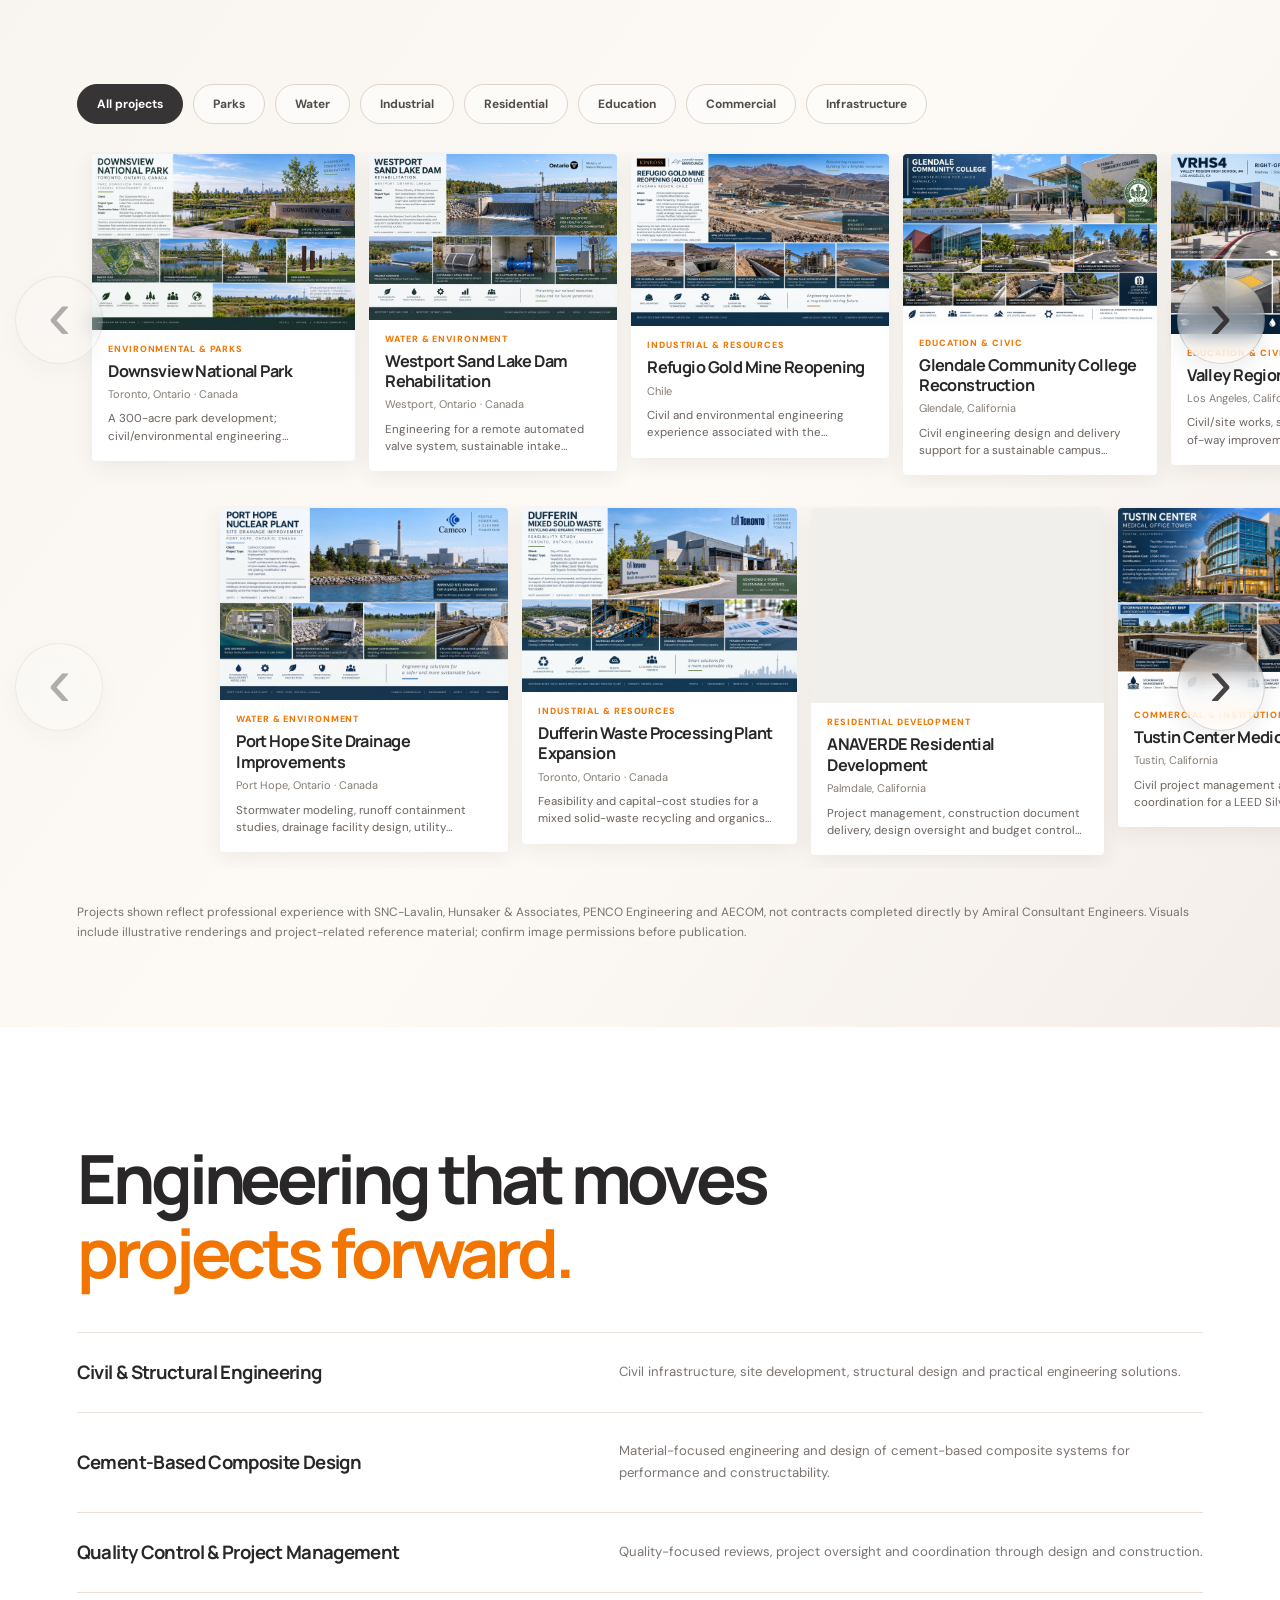
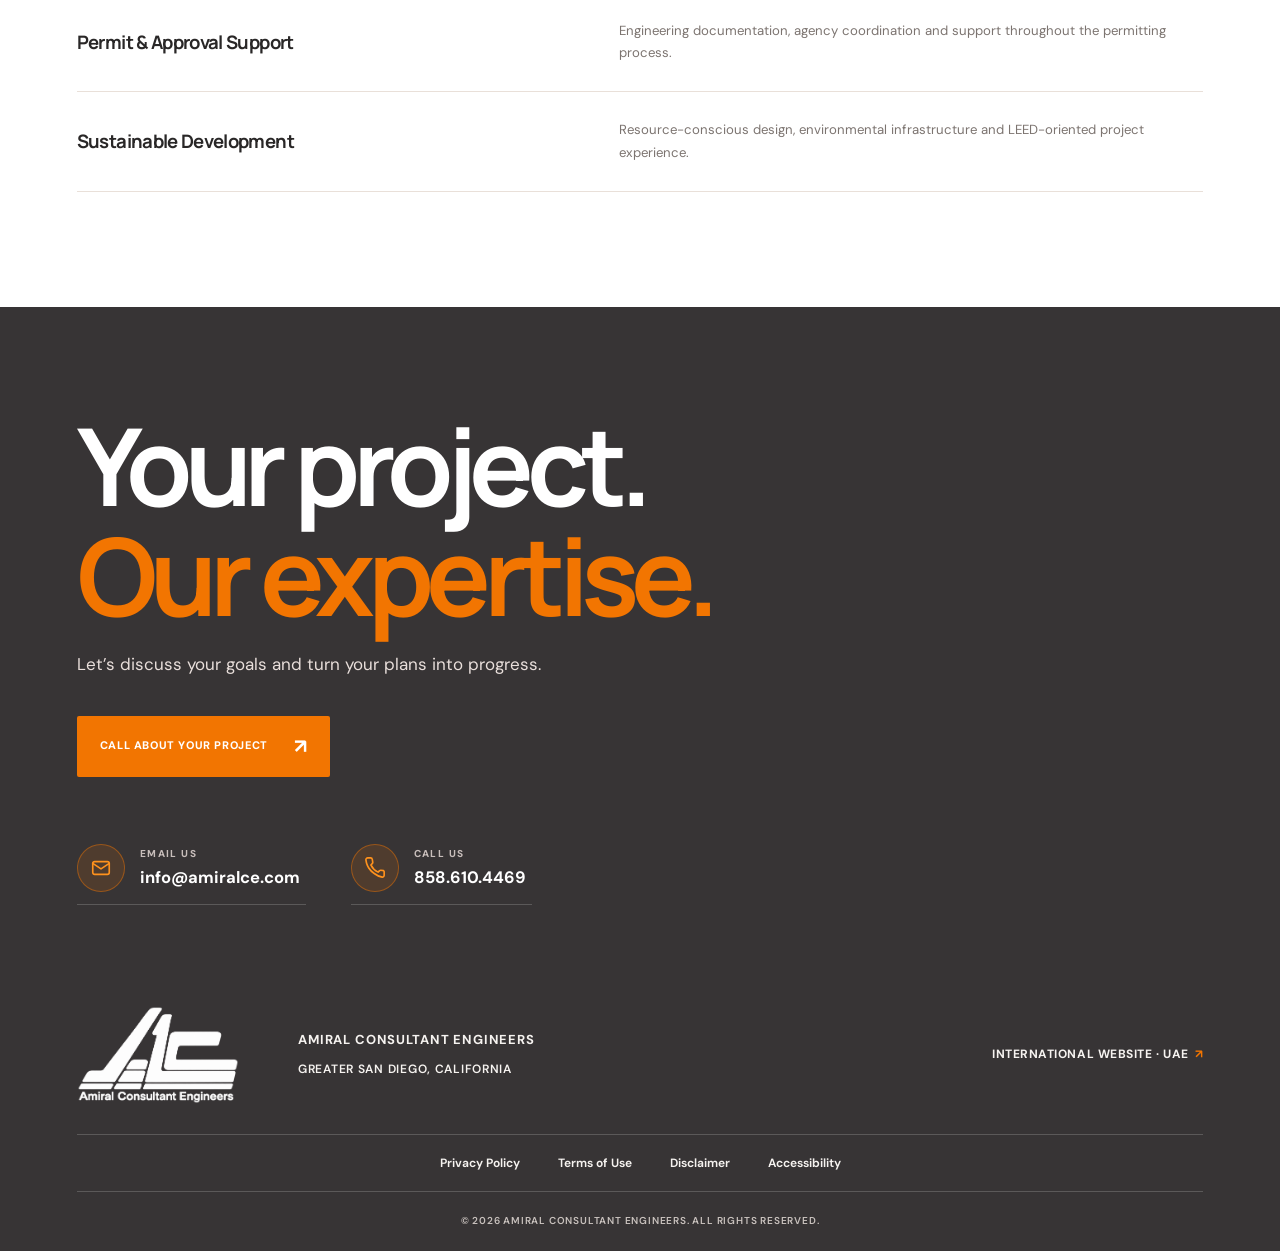
==== commit 2a83d902: "Add files via upload" ====
--- a/index.html
+++ b/index.html
@@ -69,7 +69,7 @@
   }, 2100);
 })();
 </script>
-<link href="style.css?v=20261105-independentrows1" rel="stylesheet"/>
+<link href="style.css?v=20261105-services-contact-v1" rel="stylesheet"/>
 </head>
 <body>
 <a class="skip-link" href="#main">Skip to content</a>
@@ -163,11 +163,12 @@
 </section>
 <section class="expertise section-pad reveal" id="expertise">
 <h2>Engineering that moves<br/><em>projects forward.</em></h2>
-<div class="services">
-<article><span>01</span><h3>Civil Engineering &amp; Design</h3><p>Planning, site development and practical infrastructure solutions.</p></article>
-<article><span>02</span><h3>Project &amp; Program Management</h3><p>Coordination across design, construction and stakeholder teams.</p></article>
-<article><span>03</span><h3>Permit &amp; Approval Support</h3><p>Engineering documentation and agency review coordination.</p></article>
-<article><span>04</span><h3>Sustainable Development</h3><p>Experience in environmental infrastructure and LEED-oriented design.</p></article>
+<div class="services" aria-label="Engineering services">
+<article><h3>Civil &amp; Structural Engineering</h3><p>Civil infrastructure, site development, structural design and practical engineering solutions.</p></article>
+<article><h3>Cement-Based Composite Design</h3><p>Material-focused engineering and design of cement-based composite systems for performance and constructability.</p></article>
+<article><h3>Quality Control &amp; Project Management</h3><p>Quality-focused reviews, project oversight and coordination through design and construction.</p></article>
+<article><h3>Permit &amp; Approval Support</h3><p>Engineering documentation, agency coordination and support throughout the permitting process.</p></article>
+<article><h3>Sustainable Development</h3><p>Resource-conscious design, environmental infrastructure and LEED-oriented project experience.</p></article>
 </div>
 </section>
 <section class="contact-section reveal" id="contact">
@@ -175,8 +176,15 @@
 <h2>Your project.<br/><em>Our expertise.</em></h2>
 <p>Let’s discuss your goals and turn your plans into progress.</p>
 <a class="primary-btn" href="tel:+18586104469" aria-label="Call Amiral Consultant Engineers at 858 610 4469">CALL ABOUT YOUR PROJECT <span aria-hidden="true">↗</span></a>
-<div class="contact-details">
-<a href="tel:+18586104469" aria-label="Call 858 610 4469">858.610.4469</a>
+<div class="contact-details" aria-label="Contact us by email or phone">
+  <a class="contact-method" href="mailto:info@amiralce.com" aria-label="Email Amiral Consultant Engineers at info@amiralce.com">
+    <span class="contact-icon" aria-hidden="true"><svg viewBox="0 0 24 24" fill="none" stroke="currentColor" stroke-width="1.8" stroke-linecap="round" stroke-linejoin="round"><rect x="3" y="5" width="18" height="14" rx="2"/><path d="m3 7 9 6 9-6"/></svg></span>
+    <span class="contact-method-copy"><span class="contact-method-label">EMAIL US</span><span class="contact-method-value">info@amiralce.com</span></span>
+  </a>
+  <a class="contact-method" href="tel:+18586104469" aria-label="Call Amiral Consultant Engineers at 858 610 4469">
+    <span class="contact-icon" aria-hidden="true"><svg viewBox="0 0 24 24" fill="none" stroke="currentColor" stroke-width="1.8" stroke-linecap="round" stroke-linejoin="round"><path d="M22 16.92v3a2 2 0 0 1-2.18 2A19.8 19.8 0 0 1 11.19 18a19.5 19.5 0 0 1-6-6A19.8 19.8 0 0 1 2.09 3.18 2 2 0 0 1 4.08 1h3a2 2 0 0 1 2 1.72l.44 2.81a2 2 0 0 1-.57 1.71L7.5 8.69a16 16 0 0 0 7.81 7.81l1.45-1.45a2 2 0 0 1 1.71-.57l2.81.44A2 2 0 0 1 22 16.92Z"/></svg></span>
+    <span class="contact-method-copy"><span class="contact-method-label">CALL US</span><span class="contact-method-value">858.610.4469</span></span>
+  </a>
 </div>
 </section>
 </main>
@@ -236,5 +244,5 @@
 <div class="card-body"><p class="card-sector">Transportation &amp; Infrastructure</p><h3>Abu Dhabi Airport Midfield Terminal</h3><p class="card-place">Abu Dhabi, UAE</p><p class="card-description">Established initial stakeholder management processes for a major airport terminal construction management program.</p></div></article><article aria-label="Abu Dhabi Government Institutional Program" class="project-card" data-sector="Commercial &amp; Institutional">
 <div class="card-image"><img alt="Abu Dhabi Government Institutional Program — illustrative project visualization" decoding="async" height="1000" loading="lazy" src="assets/email01_image05.jpg" width="1500"/></div>
 <div class="card-body"><p class="card-sector">Commercial &amp; Institutional</p><h3>Abu Dhabi Government Institutional Program</h3><p class="card-place">Abu Dhabi, UAE</p><p class="card-description">Oversaw consultants, contractors and delivery phases across more than five fast-track institutional projects.</p></div></article></template>
-<script defer="" src="script.js?v=20261105-independentrows1"></script>
+<script defer="" src="script.js?v=20261105-services-contact-v1"></script>
 </body></html>
--- a/style.css
+++ b/style.css
@@ -337,3 +337,109 @@
  .mosaic-row-stage .mosaic-row{padding-inline:52px;}
  .mosaic-row-stage .mosaic-row.bottom-row{padding-left:122px;padding-right:52px;}
 }
+
+/* Mobile gallery: use native horizontal swiping instead of arrow buttons. */
+@media (max-width:760px) {
+  .mosaic-row-stage > .side-arrow { display:none !important; }
+  .mosaic-row-viewport {
+    -webkit-overflow-scrolling:touch;
+    touch-action:pan-x pan-y;
+    overscroll-behavior-x:contain;
+  }
+  .mosaic-row-stage .mosaic-row {
+    padding-left:16px;
+    padding-right:16px;
+  }
+  .mosaic-row-stage .mosaic-row.bottom-row {
+    padding-left:76px; /* Keep the staggered / brick pattern. */
+    padding-right:16px;
+  }
+}
+@media (max-width:430px) {
+  .mosaic-row-stage .mosaic-row.bottom-row { padding-left:66px; }
+}
+
+
+/* Services and Contact refresh — November 2026 */
+.expertise .services article {
+  display:grid;
+  grid-template-columns:minmax(260px,.9fr) minmax(0,1.1fr);
+  gap:clamp(20px,5vw,72px);
+  align-items:center;
+  padding:27px 0;
+}
+.expertise .services h3 {
+  font-size:clamp(18px,1.45vw,23px);
+  line-height:1.35;
+  letter-spacing:-.035em;
+}
+.expertise .services p {
+  font-size:clamp(13px,1.03vw,15px);
+  line-height:1.7;
+  max-width:670px;
+}
+.contact-section .contact-details {
+  display:flex;
+  flex-wrap:wrap;
+  gap:clamp(16px,3.5vw,52px);
+  align-items:stretch;
+  margin-top:0;
+}
+.contact-section .contact-method {
+  display:flex;
+  align-items:center;
+  gap:15px;
+  color:#fff;
+  min-width:0;
+  padding:12px 6px 12px 0;
+  text-decoration:none;
+  border-bottom:1px solid rgba(255,255,255,.18);
+  transition:color .2s ease,border-color .2s ease;
+}
+.contact-section .contact-method:hover,
+.contact-section .contact-method:focus-visible {
+  color:#ffad55;
+  border-color:var(--orange);
+}
+.contact-section .contact-icon {
+  width:48px;
+  height:48px;
+  display:grid;
+  place-items:center;
+  flex:0 0 auto;
+  background:rgba(242,117,1,.13);
+  color:#ff921d;
+  border:1px solid rgba(242,117,1,.45);
+  border-radius:50%;
+}
+.contact-section .contact-icon svg {width:22px;height:22px;display:block;}
+.contact-section .contact-method-copy {
+  display:flex;
+  flex-direction:column;
+  gap:5px;
+  min-width:0;
+}
+.contact-section .contact-method-label {
+  font-size:10px;
+  font-weight:800;
+  color:#c8bebb;
+  letter-spacing:.14em;
+}
+.contact-section .contact-method-value {
+  font-size:clamp(14px,1.3vw,19px);
+  font-weight:700;
+  overflow-wrap:anywhere;
+  line-height:1.4;
+}
+@media(max-width:760px) {
+  .expertise .services article {grid-template-columns:1fr;gap:9px;padding:22px 0;}
+  .expertise .services p {grid-column:auto;font-size:14px;}
+  .expertise .services h3 {font-size:19px;}
+  .contact-section .contact-details {flex-direction:column;gap:12px;align-items:stretch;}
+  .contact-section .contact-method {padding:12px 0;}
+  .contact-section .contact-icon {width:44px;height:44px;}
+  .contact-section .contact-method-value {font-size:16px;}
+}
+@media(prefers-reduced-motion:reduce) {
+  .contact-section .contact-method {transition:none;}
+}
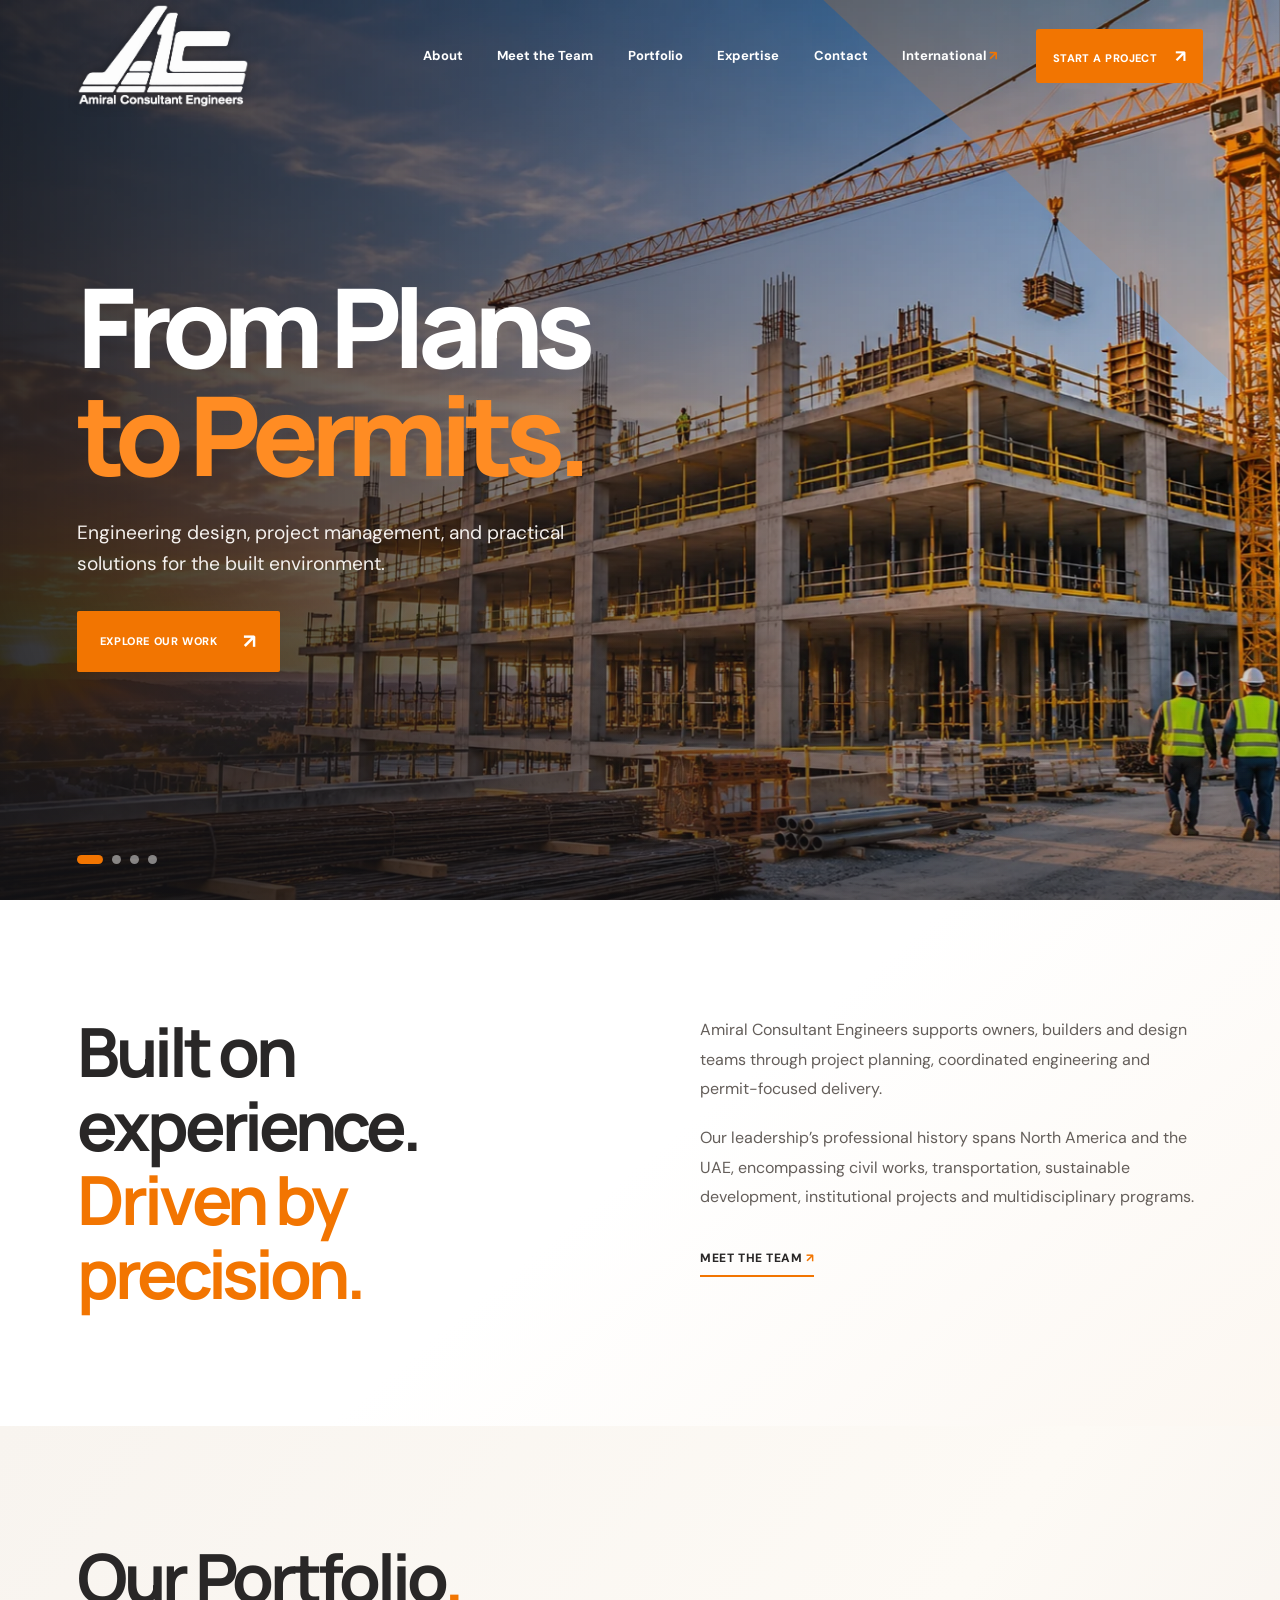
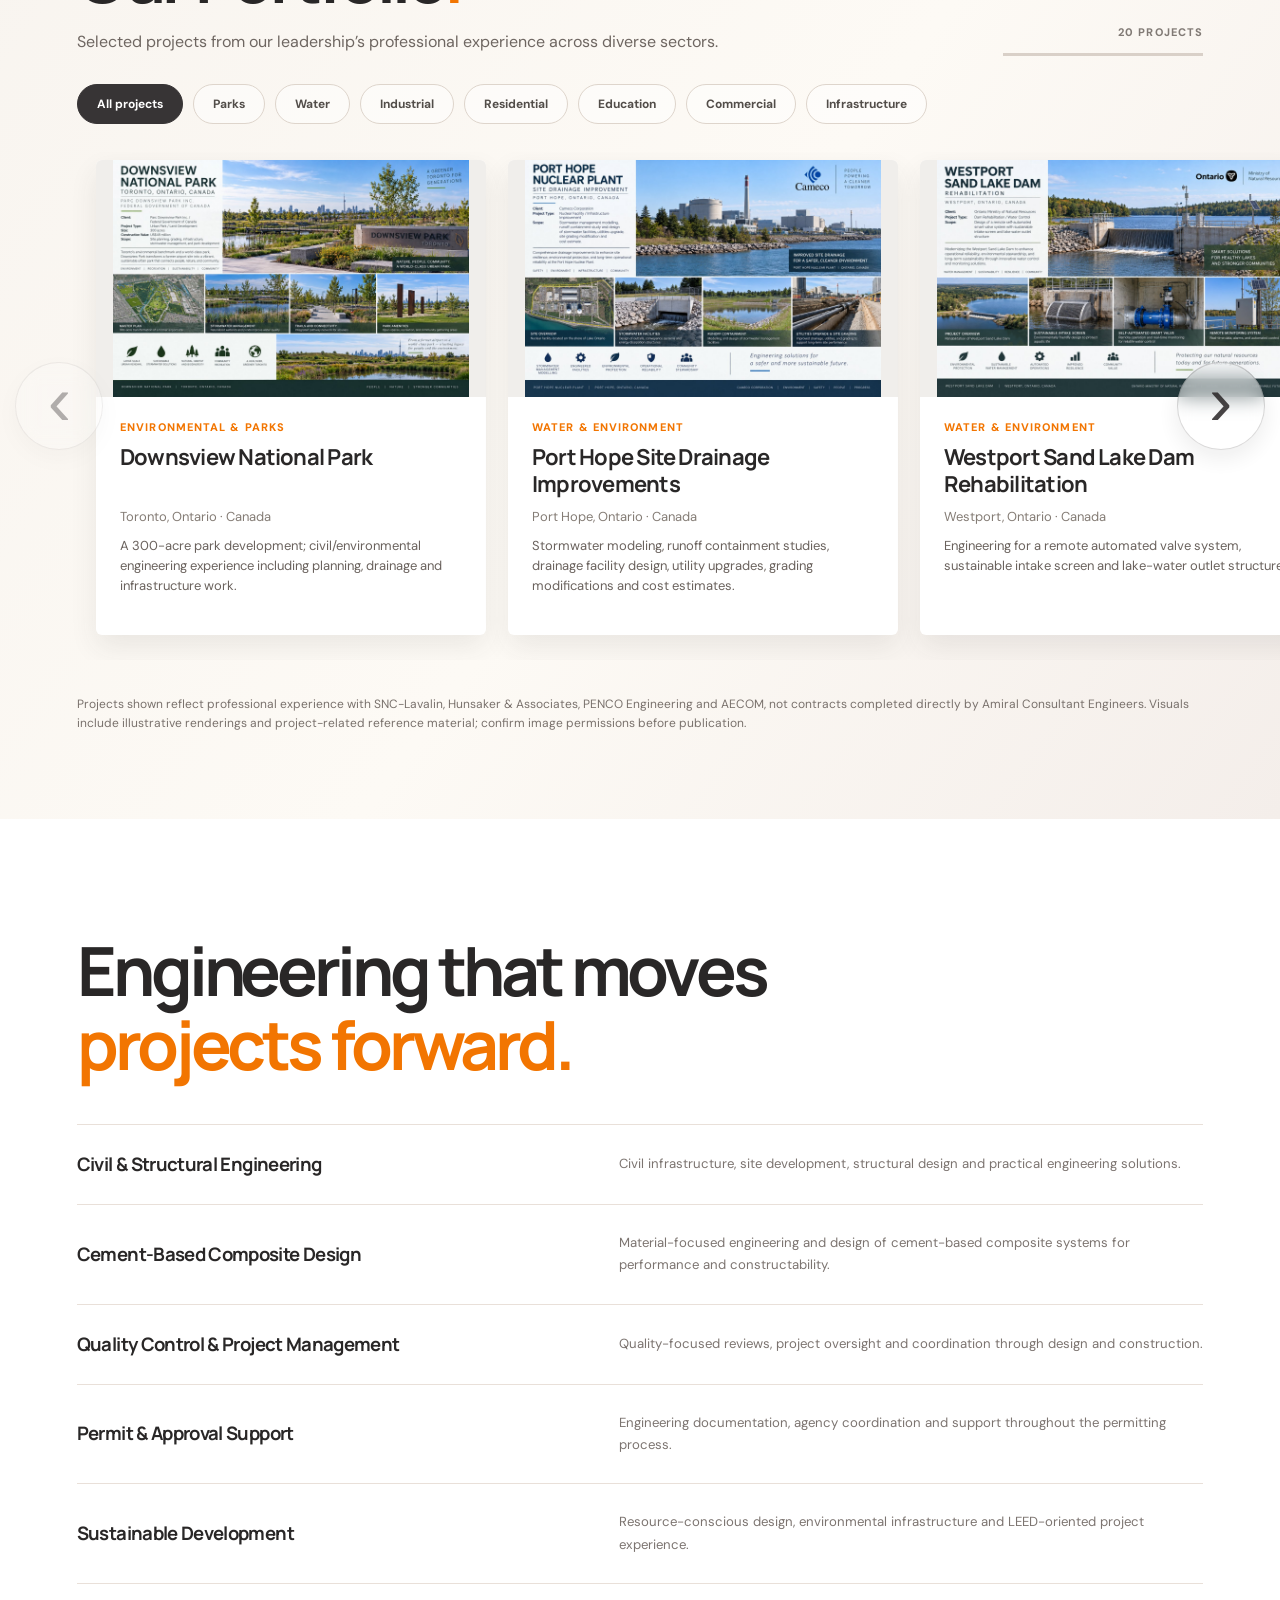
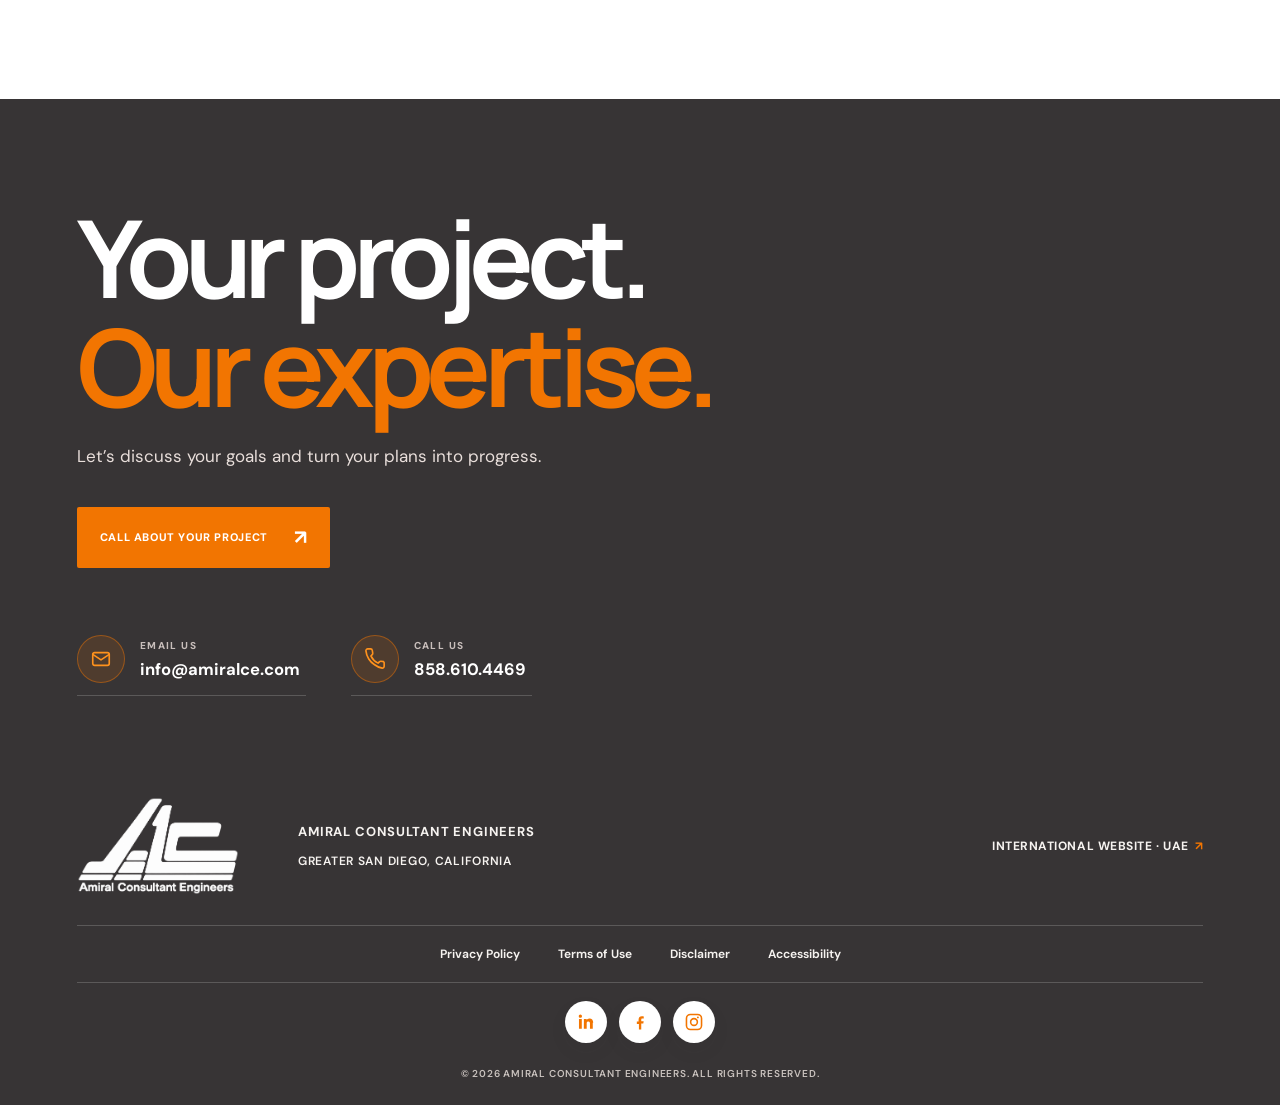
==== commit 823953fa: "Add files via upload" ====
--- a/index.html
+++ b/index.html
@@ -69,7 +69,7 @@
   }, 2100);
 })();
 </script>
-<link href="style.css?v=20261105-services-contact-v1" rel="stylesheet"/>
+<link href="style.css?v=20261107-portfolio-one-row-v2" rel="stylesheet"/>
 </head>
 <body>
 <a class="skip-link" href="#main">Skip to content</a>
@@ -78,7 +78,7 @@
 <img alt="Amiral Consultant Engineers" height="987" src="assets/amiral-ace-3d.png" width="1550"/>
 </a>
 <nav aria-label="Main navigation" class="desktop-nav">
-<a href="#about">About</a><a href="#portfolio">Portfolio</a>
+<a href="#about">About</a><a href="team.html">Meet the Team</a><a href="#portfolio">Portfolio</a>
 <a href="#expertise">Expertise</a><a href="#contact">Contact</a>
 
 <a class="external-nav-link" href="https://amiralce.com/" target="_blank" rel="noopener noreferrer" aria-label="Visit Amiral International website, UAE (opens in a new tab)">International <span aria-hidden="true">↗</span></a>
@@ -86,7 +86,7 @@
 <a class="nav-contact" href="#contact">START A PROJECT <span aria-hidden="true">↗</span></a>
 <button aria-controls="mobileNav" aria-expanded="false" aria-label="Open menu" class="menu-toggle" type="button"><span></span><span></span><span></span></button>
 <nav aria-label="Mobile navigation" class="mobile-nav" id="mobileNav" inert="">
-<a href="#about">About</a><a href="#portfolio">Portfolio</a><a href="#expertise">Expertise</a><a href="#contact">Contact</a>
+<a href="#about">About</a><a href="team.html">Meet the Team</a><a href="#portfolio">Portfolio</a><a href="#expertise">Expertise</a><a href="#contact">Contact</a>
 
 <a class="external-nav-link" href="https://amiralce.com/" target="_blank" rel="noopener noreferrer" aria-label="Visit Amiral International website, UAE (opens in a new tab)">International Website · UAE <span aria-hidden="true">↗</span></a>
 </nav>
@@ -119,17 +119,16 @@
 <div class="about-copy">
 <p>Amiral Consultant Engineers supports owners, builders and design teams through project planning, coordinated engineering and permit-focused delivery.</p>
 <p>Our leadership’s professional history spans North America and the UAE, encompassing civil works, transportation, sustainable development, institutional projects and multidisciplinary programs.</p>
-<a class="text-link" href="#expertise">OUR CAPABILITIES <span aria-hidden="true">↗</span></a>
+<a class="text-link" href="team.html">MEET THE TEAM <span aria-hidden="true">↗</span></a>
 </div>
 </div>
 </section>
 <section aria-labelledby="portfolioTitle" class="portfolio-section" id="portfolio">
 <div class="section-pad portfolio-heading reveal">
-<div><h2 id="portfolioTitle">Selected work<span class="orange-dot">.</span></h2>
+<div><h2 id="portfolioTitle">Our Portfolio<span class="orange-dot">.</span></h2>
 <p>Selected projects from our leadership’s professional experience across diverse sectors.</p></div>
 <div class="portfolio-progress"><span id="projectCount">20 PROJECTS</span>
-<div class="portfolio-row-progress"><span>ROW 1</span><div class="progress-line"><div id="progressTop"></div></div></div>
-<div class="portfolio-row-progress"><span>ROW 2</span><div class="progress-line"><div id="progressBottom"></div></div></div>
+<div class="progress-line"><div id="progressPortfolio"></div></div>
 </div>
 </div>
 <div aria-label="Filter projects" class="filter-bar" role="group">
@@ -142,21 +141,12 @@
 <button aria-pressed="false" class="filter" data-filter="Commercial &amp; Institutional" type="button">Commercial</button>
 <button aria-pressed="false" class="filter" data-filter="Transportation &amp; Infrastructure" type="button">Infrastructure</button>
 </div>
-<div class="mosaic-stage" id="mosaicStage">
-  <div class="mosaic-row-stage" id="topStage">
-    <button aria-label="Scroll first portfolio row left" class="side-arrow side-left" id="prevTop" title="Hover to scroll left, or click" type="button"><span aria-hidden="true">‹</span></button>
-    <div aria-label="First portfolio row, scroll horizontally" class="mosaic-row-viewport" id="topViewport" role="region" tabindex="0">
-      <div class="mosaic-row top-row" id="mosaicTop"></div>
-    </div>
-    <button aria-label="Scroll first portfolio row right" class="side-arrow side-right" id="nextTop" title="Hover to scroll right, or click" type="button"><span aria-hidden="true">›</span></button>
+<div class="portfolio-gallery" id="portfolioGallery">
+  <button aria-label="Scroll portfolio left" class="side-arrow side-left" id="prevPortfolio" title="Hover to scroll left, or click" type="button"><span aria-hidden="true">‹</span></button>
+  <div aria-label="Portfolio projects, scroll horizontally" class="portfolio-viewport" id="portfolioViewport" role="region" tabindex="0">
+    <div class="portfolio-track" id="portfolioTrack"></div>
   </div>
-  <div class="mosaic-row-stage" id="bottomStage">
-    <button aria-label="Scroll second portfolio row left" class="side-arrow side-left" id="prevBottom" title="Hover to scroll left, or click" type="button"><span aria-hidden="true">‹</span></button>
-    <div aria-label="Second portfolio row, scroll horizontally" class="mosaic-row-viewport" id="bottomViewport" role="region" tabindex="0">
-      <div class="mosaic-row bottom-row" id="mosaicBottom"></div>
-    </div>
-    <button aria-label="Scroll second portfolio row right" class="side-arrow side-right" id="nextBottom" title="Hover to scroll right, or click" type="button"><span aria-hidden="true">›</span></button>
-  </div>
+  <button aria-label="Scroll portfolio right" class="side-arrow side-right" id="nextPortfolio" title="Hover to scroll right, or click" type="button"><span aria-hidden="true">›</span></button>
 </div>
 <p class="empty-state" hidden="" id="emptyState">No projects in this category.</p>
 <p class="portfolio-disclaimer">Projects shown reflect professional experience with SNC-Lavalin, Hunsaker &amp; Associates, PENCO Engineering and AECOM, not contracts completed directly by Amiral Consultant Engineers. Visuals include illustrative renderings and project-related reference material; confirm image permissions before publication.</p>
@@ -201,6 +191,18 @@
     <a href="engineering-disclaimer.html">Disclaimer</a>
     <a href="accessibility.html">Accessibility</a>
   </nav>
+
+  <div class="footer-social" aria-label="Follow Amiral Consultant Engineers">
+    <a aria-label="LinkedIn" href="#" title="LinkedIn">
+      <svg viewBox="0 0 24 24" aria-hidden="true"><path d="M6.94 8.5H3.56V20h3.38V8.5Zm.22-3.55c0-1.08-.81-1.95-1.92-1.95S3.32 3.87 3.32 4.95s.81 1.96 1.9 1.96h.02c1.12 0 1.92-.88 1.92-1.96ZM20.68 13.03c0-3.53-1.89-5.17-4.4-5.17-2.03 0-2.94 1.12-3.45 1.9V8.5H9.45c.04.84 0 11.5 0 11.5h3.38v-6.42c0-.34.02-.68.12-.92.27-.68.88-1.38 1.91-1.38 1.35 0 1.89 1.03 1.89 2.54V20h3.38v-6.97Z" fill="currentColor"/></svg>
+    </a>
+    <a aria-label="Facebook" href="#" title="Facebook">
+      <svg viewBox="0 0 24 24" aria-hidden="true"><path d="M13.5 21v-7.2H16l.38-2.8h-2.88V9.22c0-.81.24-1.35 1.4-1.35h1.6V5.36c-.28-.04-1.22-.12-2.32-.12-2.3 0-3.88 1.4-3.88 4v2.24H8.2v2.8h2.5V21h2.8Z" fill="currentColor"/></svg>
+    </a>
+    <a aria-label="Instagram" href="#" title="Instagram">
+      <svg viewBox="0 0 24 24" aria-hidden="true"><path d="M7.75 2h8.5A5.75 5.75 0 0 1 22 7.75v8.5A5.75 5.75 0 0 1 16.25 22h-8.5A5.75 5.75 0 0 1 2 16.25v-8.5A5.75 5.75 0 0 1 7.75 2Zm0 1.9A3.85 3.85 0 0 0 3.9 7.75v8.5a3.85 3.85 0 0 0 3.85 3.85h8.5a3.85 3.85 0 0 0 3.85-3.85v-8.5A3.85 3.85 0 0 0 16.25 3.9h-8.5Zm8.92 1.43a1.15 1.15 0 1 1 0 2.3 1.15 1.15 0 0 1 0-2.3ZM12 7a5 5 0 1 1 0 10 5 5 0 0 1 0-10Zm0 1.9A3.1 3.1 0 1 0 12 15.1 3.1 3.1 0 0 0 12 8.9Z" fill="currentColor"/></svg>
+    </a>
+  </div>
   <div class="footer-bottom">© 2026 AMIRAL CONSULTANT ENGINEERS. ALL RIGHTS RESERVED.</div>
 </footer>
 <template id="projectCards"><article aria-label="Downsview National Park" class="project-card" data-sector="Environmental &amp; Parks">
@@ -244,5 +246,5 @@
 <div class="card-body"><p class="card-sector">Transportation &amp; Infrastructure</p><h3>Abu Dhabi Airport Midfield Terminal</h3><p class="card-place">Abu Dhabi, UAE</p><p class="card-description">Established initial stakeholder management processes for a major airport terminal construction management program.</p></div></article><article aria-label="Abu Dhabi Government Institutional Program" class="project-card" data-sector="Commercial &amp; Institutional">
 <div class="card-image"><img alt="Abu Dhabi Government Institutional Program — illustrative project visualization" decoding="async" height="1000" loading="lazy" src="assets/email01_image05.jpg" width="1500"/></div>
 <div class="card-body"><p class="card-sector">Commercial &amp; Institutional</p><h3>Abu Dhabi Government Institutional Program</h3><p class="card-place">Abu Dhabi, UAE</p><p class="card-description">Oversaw consultants, contractors and delivery phases across more than five fast-track institutional projects.</p></div></article></template>
-<script defer="" src="script.js?v=20261105-services-contact-v1"></script>
+<script defer="" src="script.js?v=20261107-portfolio-one-row-v2"></script>
 </body></html>
--- a/style.css
+++ b/style.css
@@ -443,3 +443,122 @@
 @media(prefers-reduced-motion:reduce) {
   .contact-section .contact-method {transition:none;}
 }
+
+
+/* Meet the Team page */
+.team-page-shell{background:#373435;color:var(--ink)}
+.team-page-shell main{background:#f8f5f1}
+.team-header{position:sticky;top:0;background:rgba(255,255,255,.94);color:var(--dark);backdrop-filter:blur(15px);-webkit-backdrop-filter:blur(15px);box-shadow:0 2px 20px #1111110e;height:86px}
+.team-header .brand{height:81px;width:clamp(165px,17vw,240px)}
+.team-header .brand img{filter:none}
+.team-page-hero{position:relative;overflow:hidden;background:linear-gradient(135deg,#f6f2ec 0%,#fff 45%,#f7efe8 100%)}
+.team-page-hero::before{content:"";position:absolute;top:-12vw;right:-12vw;width:min(42vw,520px);height:min(42vw,520px);background:rgba(242,117,1,.14);transform:rotate(-36deg);border-radius:36px}
+.team-page-hero::after{content:"";position:absolute;right:-11vw;bottom:-11vw;width:min(36vw,460px);height:min(36vw,460px);background:rgba(55,52,53,.10);transform:rotate(-36deg);border-radius:36px}
+.team-hero-inner{position:relative;z-index:1;padding-top:160px;padding-bottom:88px;max-width:1260px}
+.team-kicker{margin:0 0 14px;font-size:12px;font-weight:800;letter-spacing:.16em;text-transform:uppercase;color:var(--orange)}
+.team-page-hero h1,.team-contact h2,.team-section h2,.team-story h2{margin:0 0 18px;font-size:clamp(42px,6vw,82px);line-height:1.02;letter-spacing:-.06em}
+.team-hero-copy{max-width:760px;font-size:18px;line-height:1.8;color:#645e5a}
+.team-story{background:#fff}
+.team-story-grid{display:grid;grid-template-columns:1fr 1fr;gap:clamp(26px,6vw,84px);align-items:start}
+.team-story-copy p{margin:0 0 18px;color:#665f5a;line-height:1.9}
+.team-grid{display:grid;gap:28px}
+.team-card{display:grid;grid-template-columns:minmax(260px,350px) minmax(0,1fr);gap:0;background:#fff;border:1px solid #ece3da;border-radius:18px;overflow:hidden;box-shadow:0 14px 42px rgba(55,52,53,.08)}
+.team-photo-wrap{background:linear-gradient(180deg,#ece7e2,#f6f2ed);padding:24px;display:flex;align-items:center;justify-content:center}
+.team-photo{display:block;width:100%;max-width:320px;aspect-ratio:4/5;object-fit:cover;object-position:center top;border-radius:18px;box-shadow:0 16px 38px rgba(0,0,0,.12)}
+.team-card-body{padding:28px 30px 30px;display:flex;flex-direction:column}
+.team-role{margin:-6px 0 18px;font-size:17px;font-weight:700;color:#6c635d}
+.team-card-body p{color:#645d58;line-height:1.75}
+.team-highlights{display:grid;grid-template-columns:repeat(3,minmax(0,1fr));gap:14px;margin-top:10px}
+.mini-card{padding:16px 16px 14px;border-radius:14px;background:linear-gradient(180deg,#fff8f1,#f9f2eb);border:1px solid #f1dfcd}
+.mini-card h3{margin:0 0 8px;font-size:16px;letter-spacing:-.03em}
+.mini-card p{margin:0;font-size:13px;line-height:1.65}
+.team-badges{display:flex;flex-wrap:wrap;gap:10px;margin-top:8px}
+.team-badges span{display:inline-flex;align-items:center;padding:8px 12px;border-radius:999px;background:#fbf4ed;border:1px solid #f0decc;font-size:12px;font-weight:700;color:#6e6157}
+.team-contact{background:linear-gradient(180deg,#fcf8f4,#f6f0ea)}
+.team-contact-grid{display:grid;grid-template-columns:minmax(280px,.9fr) minmax(320px,1.1fr);gap:28px;align-items:start}
+.team-contact-copy p{max-width:520px}
+.team-contact-list{display:grid;gap:14px;margin:28px 0 20px}
+.team-contact-item{display:flex;align-items:center;gap:14px;padding:14px 16px;background:#fff;border:1px solid #ece3da;border-radius:14px;box-shadow:0 8px 22px rgba(55,52,53,.05)}
+.team-contact-item strong{display:block;font-size:13px;letter-spacing:.06em;text-transform:uppercase}
+.team-contact-item small{display:block;font-size:15px;color:#645d58;margin-top:3px}
+.team-icon{display:grid;place-items:center;width:42px;height:42px;border-radius:50%;background:rgba(242,117,1,.14);color:var(--orange);flex:0 0 42px}
+.team-icon svg,.team-social svg,.footer-social svg{width:20px;height:20px}
+.team-social,.footer-social{display:flex;gap:12px;align-items:center;flex-wrap:wrap}
+.team-social a,.footer-social a{display:grid;place-items:center;width:42px;height:42px;border-radius:50%;background:#fff;border:1px solid rgba(255,255,255,.12);color:var(--orange);box-shadow:0 8px 20px rgba(55,52,53,.05);transition:transform .2s, background .2s, color .2s}
+.team-social a:hover,.footer-social a:hover{transform:translateY(-2px);background:var(--orange);color:#fff}
+.team-form-card{background:#fff;border:1px solid #ece3da;border-radius:18px;padding:26px;box-shadow:0 14px 40px rgba(55,52,53,.07)}
+.contact-form{display:grid;gap:16px}
+.form-row{display:grid;gap:8px}
+.form-row label{font-size:12px;font-weight:800;letter-spacing:.12em;text-transform:uppercase;color:#6f645d}
+.form-row input,.form-row textarea{width:100%;padding:14px 15px;border-radius:12px;border:1px solid #ddd0c2;background:#fcfbf9;font:inherit;color:var(--ink)}
+.form-row input:focus,.form-row textarea:focus{outline:2px solid rgba(242,117,1,.35);border-color:var(--orange)}
+.form-note{margin:0;color:#8b8179;font-size:12px;line-height:1.6}
+.footer-social{justify-content:center;padding:18px 0 2px}
+@media(max-width:980px){
+  .team-story-grid,.team-contact-grid,.team-card{grid-template-columns:1fr}
+  .team-highlights{grid-template-columns:1fr}
+  .team-photo-wrap{padding:20px 20px 0}
+  .team-photo{max-width:380px}
+}
+@media(max-width:760px){
+  .team-hero-inner{padding-top:128px;padding-bottom:72px}
+  .team-page-hero h1,.team-contact h2,.team-section h2,.team-story h2{font-size:clamp(38px,11vw,58px)}
+  .team-hero-copy{font-size:16px;line-height:1.7}
+  .team-card-body,.team-form-card{padding:22px 18px}
+  .team-contact-item small{font-size:14px}
+  .team-social,.footer-social{gap:10px}
+}
+
+
+/* Portfolio redesign: single horizontal row of equal-size cards (Nov 2026). */
+.portfolio-gallery{position:relative;isolation:isolate;width:100%;min-width:0;overflow:hidden;overflow-anchor:none}
+.portfolio-gallery[hidden]{display:none!important}
+.portfolio-viewport{
+ width:100%;overflow-x:auto;overflow-y:hidden;scroll-behavior:auto;
+ scrollbar-width:none;-ms-overflow-style:none;-webkit-overflow-scrolling:touch;
+ overscroll-behavior-x:contain;touch-action:pan-x pan-y;overflow-anchor:none;
+}
+.portfolio-viewport::-webkit-scrollbar{display:none}
+.portfolio-track{
+ --portfolio-card-width:390px;
+ display:flex;align-items:stretch;gap:22px;width:max-content;min-width:100%;
+ padding:8px clamp(76px,7.5vw,122px) 25px;
+ overflow-anchor:none;
+}
+.portfolio-track>.project-card{
+ --cardw:var(--portfolio-card-width);
+ flex:0 0 var(--portfolio-card-width);width:var(--portfolio-card-width);height:475px;
+ border-radius:6px;overflow:hidden;
+ box-shadow:0 12px 28px rgba(55,52,53,.09);
+ display:flex;flex-direction:column;
+}
+.portfolio-track .card-image{height:237px;min-height:237px;flex:0 0 237px;padding:0;background:#f0eeeb;overflow:hidden}
+.portfolio-track .card-image img{width:100%;height:100%;max-height:none;object-fit:contain;object-position:center}
+.portfolio-track .card-body{display:flex;flex:1 1 auto;min-height:0;flex-direction:column;padding:22px 24px 23px}
+.portfolio-track .card-sector{font-size:11px;margin-bottom:8px}
+.portfolio-track .card-body h3{font-size:22px;min-height:53px;line-height:1.2;margin:0 0 10px;letter-spacing:-.035em}
+.portfolio-track .card-place{font-size:13px;margin:0 0 9px}
+.portfolio-track .card-description{font-size:13px;line-height:1.55;display:-webkit-box;-webkit-box-orient:vertical;-webkit-line-clamp:4;overflow:hidden;margin:0}
+.portfolio-gallery>.side-arrow{top:50%;transform:translateY(-50%);z-index:12}
+.portfolio-gallery>.side-arrow:disabled{pointer-events:none}
+.portfolio-progress>.progress-line{max-width:200px;margin-left:auto}
+@media(max-width:1020px){
+ .portfolio-track{--portfolio-card-width:340px;gap:18px;padding-inline:72px}
+ .portfolio-track>.project-card{height:455px}
+ .portfolio-track .card-image{height:205px;min-height:205px;flex-basis:205px}
+ .portfolio-track .card-body h3{font-size:20px;min-height:49px}
+}
+@media(max-width:760px){
+ .portfolio-track{--portfolio-card-width:282px;gap:14px;padding:7px 16px 21px}
+ .portfolio-track>.project-card{height:420px}
+ .portfolio-track .card-image{height:171px;min-height:171px;flex-basis:171px}
+ .portfolio-track .card-body{padding:17px 17px 18px}
+ .portfolio-track .card-body h3{font-size:19px;min-height:46px}
+ .portfolio-track .card-sector{font-size:10px}
+ .portfolio-track .card-description{font-size:12px;-webkit-line-clamp:4}
+ .portfolio-gallery>.side-arrow{display:none!important}
+ .portfolio-progress>.progress-line{max-width:110px}
+}
+@media(max-width:370px){
+ .portfolio-track{--portfolio-card-width:min(282px,calc(100vw - 36px))}
+}
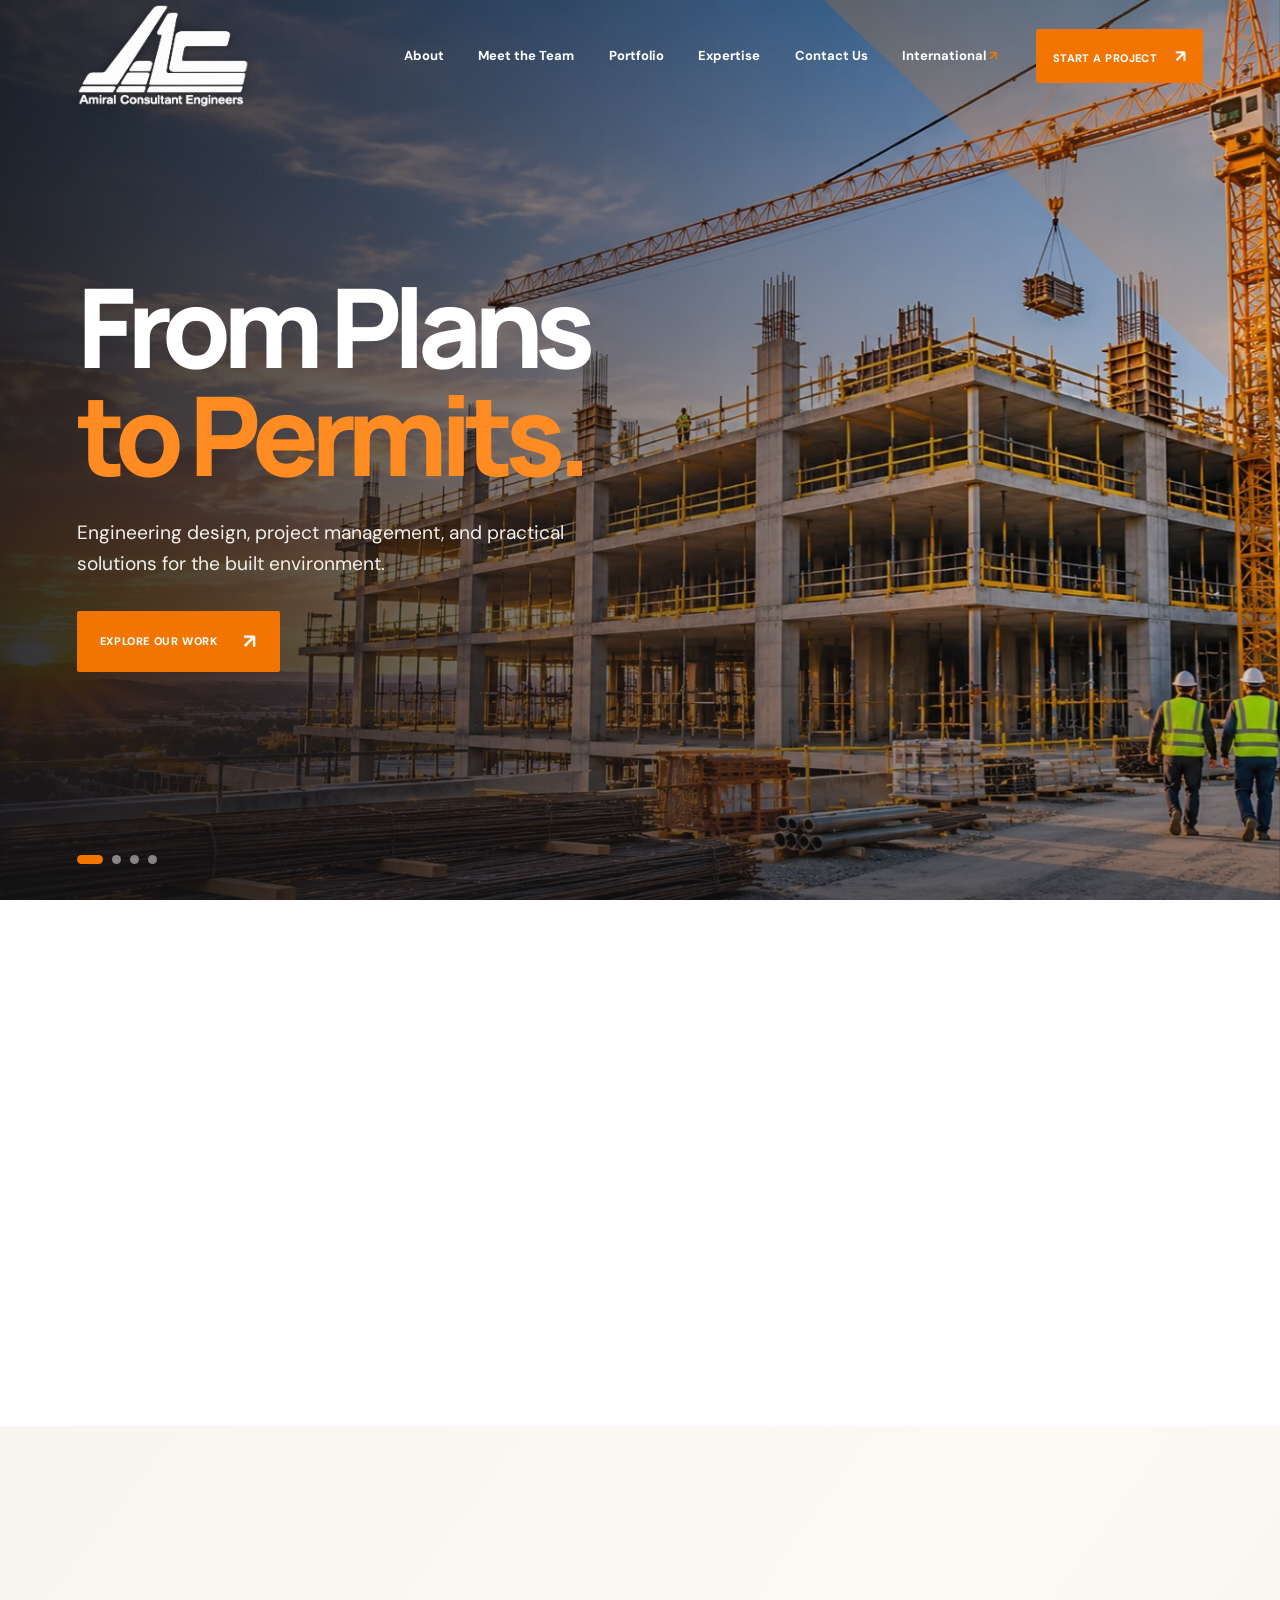
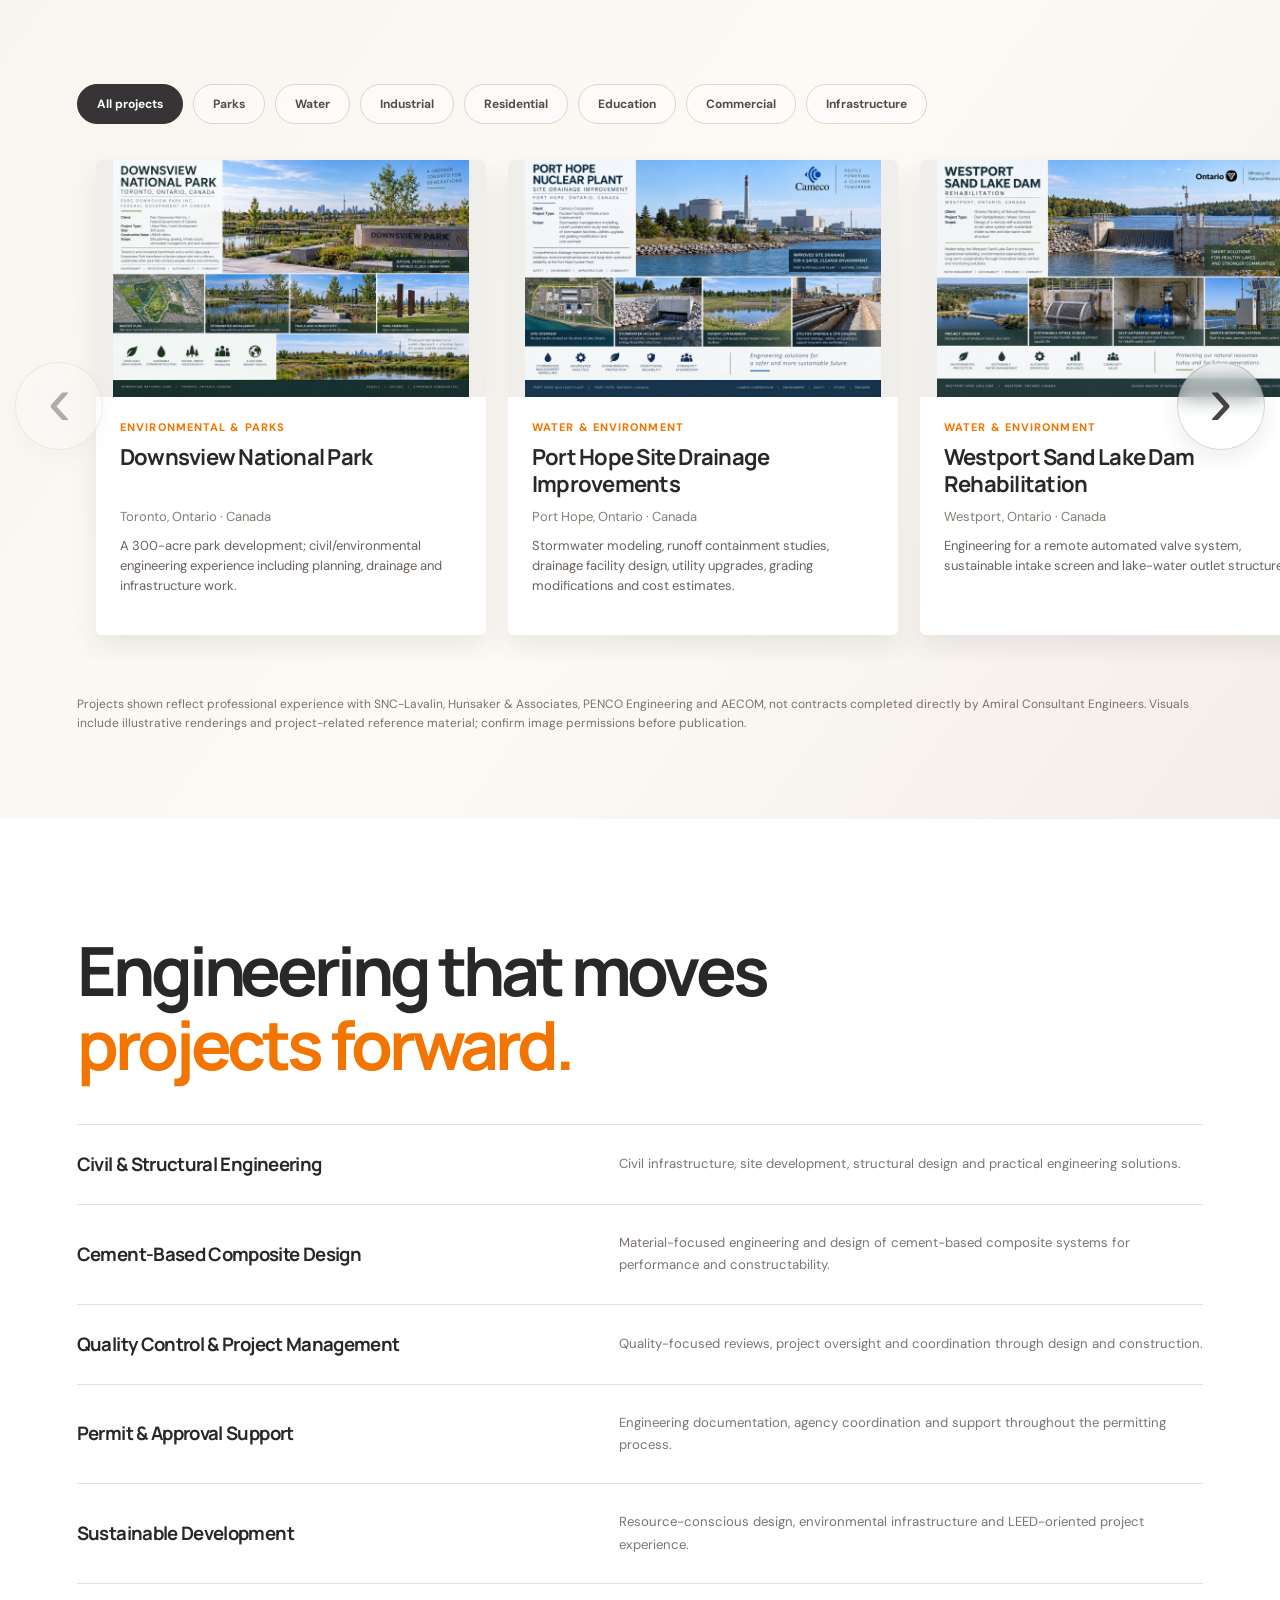
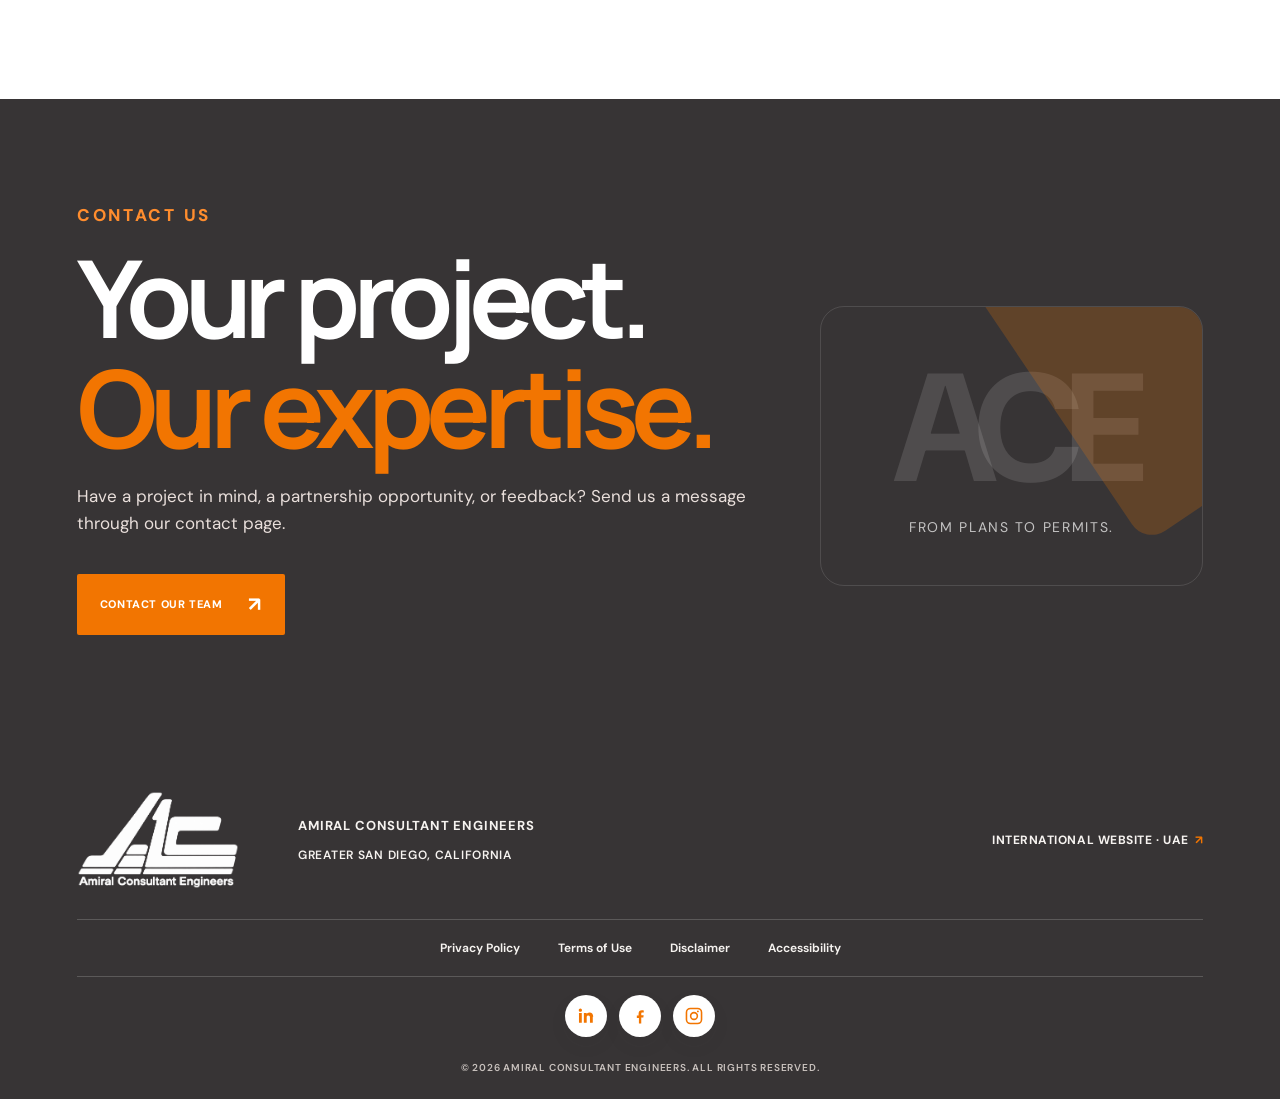
==== commit 18d97c30: "Add files via upload" ====
--- a/index.html
+++ b/index.html
@@ -14,6 +14,13 @@
 <script>
 /* Homepage entry is always the hero, even after Safari tab restoration. */
 (function () {
+  // A deliberate navigation link from a subpage includes ?section=...
+  // Let that link scroll to its target instead of forcing it to the hero.
+  var requestedSection = new URLSearchParams(location.search).get('section');
+  if (requestedSection && location.hash === '#' + requestedSection) {
+    try { if ('scrollRestoration' in history) history.scrollRestoration = 'auto'; } catch (_) {}
+    return;
+  }
   try { if ('scrollRestoration' in history) history.scrollRestoration = 'manual'; } catch (_) {}
   // Clear old section anchors left by previously opened navigation links.
   // In-page menu links still work normally after the visitor enters the page.
@@ -69,7 +76,7 @@
   }, 2100);
 })();
 </script>
-<link href="style.css?v=20261107-portfolio-one-row-v2" rel="stylesheet"/>
+<link href="style.css?v=20261107-team-contact-v3" rel="stylesheet"/>
 </head>
 <body>
 <a class="skip-link" href="#main">Skip to content</a>
@@ -79,14 +86,14 @@
 </a>
 <nav aria-label="Main navigation" class="desktop-nav">
 <a href="#about">About</a><a href="team.html">Meet the Team</a><a href="#portfolio">Portfolio</a>
-<a href="#expertise">Expertise</a><a href="#contact">Contact</a>
+<a href="#expertise">Expertise</a><a href="contact.html">Contact Us</a>
 
 <a class="external-nav-link" href="https://amiralce.com/" target="_blank" rel="noopener noreferrer" aria-label="Visit Amiral International website, UAE (opens in a new tab)">International <span aria-hidden="true">↗</span></a>
 </nav>
-<a class="nav-contact" href="#contact">START A PROJECT <span aria-hidden="true">↗</span></a>
+<a class="nav-contact" href="contact.html">START A PROJECT <span aria-hidden="true">↗</span></a>
 <button aria-controls="mobileNav" aria-expanded="false" aria-label="Open menu" class="menu-toggle" type="button"><span></span><span></span><span></span></button>
 <nav aria-label="Mobile navigation" class="mobile-nav" id="mobileNav" inert="">
-<a href="#about">About</a><a href="team.html">Meet the Team</a><a href="#portfolio">Portfolio</a><a href="#expertise">Expertise</a><a href="#contact">Contact</a>
+<a href="#about">About</a><a href="team.html">Meet the Team</a><a href="#portfolio">Portfolio</a><a href="#expertise">Expertise</a><a href="contact.html">Contact Us</a>
 
 <a class="external-nav-link" href="https://amiralce.com/" target="_blank" rel="noopener noreferrer" aria-label="Visit Amiral International website, UAE (opens in a new tab)">International Website · UAE <span aria-hidden="true">↗</span></a>
 </nav>
@@ -162,20 +169,15 @@
 </div>
 </section>
 <section class="contact-section reveal" id="contact">
-
-<h2>Your project.<br/><em>Our expertise.</em></h2>
-<p>Let’s discuss your goals and turn your plans into progress.</p>
-<a class="primary-btn" href="tel:+18586104469" aria-label="Call Amiral Consultant Engineers at 858 610 4469">CALL ABOUT YOUR PROJECT <span aria-hidden="true">↗</span></a>
-<div class="contact-details" aria-label="Contact us by email or phone">
-  <a class="contact-method" href="mailto:info@amiralce.com" aria-label="Email Amiral Consultant Engineers at info@amiralce.com">
-    <span class="contact-icon" aria-hidden="true"><svg viewBox="0 0 24 24" fill="none" stroke="currentColor" stroke-width="1.8" stroke-linecap="round" stroke-linejoin="round"><rect x="3" y="5" width="18" height="14" rx="2"/><path d="m3 7 9 6 9-6"/></svg></span>
-    <span class="contact-method-copy"><span class="contact-method-label">EMAIL US</span><span class="contact-method-value">info@amiralce.com</span></span>
-  </a>
-  <a class="contact-method" href="tel:+18586104469" aria-label="Call Amiral Consultant Engineers at 858 610 4469">
-    <span class="contact-icon" aria-hidden="true"><svg viewBox="0 0 24 24" fill="none" stroke="currentColor" stroke-width="1.8" stroke-linecap="round" stroke-linejoin="round"><path d="M22 16.92v3a2 2 0 0 1-2.18 2A19.8 19.8 0 0 1 11.19 18a19.5 19.5 0 0 1-6-6A19.8 19.8 0 0 1 2.09 3.18 2 2 0 0 1 4.08 1h3a2 2 0 0 1 2 1.72l.44 2.81a2 2 0 0 1-.57 1.71L7.5 8.69a16 16 0 0 0 7.81 7.81l1.45-1.45a2 2 0 0 1 1.71-.57l2.81.44A2 2 0 0 1 22 16.92Z"/></svg></span>
-    <span class="contact-method-copy"><span class="contact-method-label">CALL US</span><span class="contact-method-value">858.610.4469</span></span>
-  </a>
-</div>
+  <div class="home-contact-layout">
+    <div>
+      <p class="team-kicker">CONTACT US</p>
+      <h2>Your project.<br/><em>Our expertise.</em></h2>
+      <p>Have a project in mind, a partnership opportunity, or feedback? Send us a message through our contact page.</p>
+      <a class="primary-btn" href="contact.html">CONTACT OUR TEAM <span aria-hidden="true">↗</span></a>
+    </div>
+    <div class="home-contact-aside" aria-hidden="true"><span>ACE</span><span>From plans to permits.</span></div>
+  </div>
 </section>
 </main>
 
--- a/style.css
+++ b/style.css
@@ -562,3 +562,68 @@
 @media(max-width:370px){
  .portfolio-track{--portfolio-card-width:min(282px,calc(100vw - 36px))}
 }
+
+/* Reliable team content: never hide leadership profiles behind scroll triggers. */
+.team-page-shell .team-story,
+.team-page-shell .team-section,
+.team-page-shell .team-contact { opacity:1 !important; transform:none !important; visibility:visible !important; }
+.team-page-shell .team-photo { background:#ede7e2; }
+@media (max-width:760px) {
+ .team-page-shell .team-photo-wrap{padding:20px 20px 4px;}
+ .team-page-shell .team-photo{max-width:min(350px,100%);}
+}
+
+
+/* Contact and leadership navigation improvements */
+.team-page-shell .team-header{position:sticky;top:0;z-index:500;isolation:isolate}
+.team-page-shell .menu-toggle{position:relative;z-index:502;color:#373435;min-width:44px;min-height:44px;touch-action:manipulation;pointer-events:auto}
+.team-page-shell .mobile-nav{z-index:501;max-height:calc(100dvh - 75px);overflow-y:auto;overscroll-behavior:contain}
+.team-page-shell .mobile-nav.is-open{display:flex!important;visibility:visible;opacity:1;pointer-events:auto}
+.team-page-shell [aria-current="page"]{color:var(--orange)}
+.home-contact-layout{display:grid;grid-template-columns:minmax(0,1.2fr) minmax(220px,.65fr);gap:35px;align-items:center;max-width:1330px;margin:auto}
+.home-contact-aside{min-height:280px;display:flex;flex-direction:column;align-items:center;justify-content:center;gap:10px;position:relative;border:1px solid rgba(255,255,255,.12);border-radius:24px;overflow:hidden}
+.home-contact-aside:after{content:"";position:absolute;width:240px;height:350px;right:-65px;top:-150px;transform:rotate(-34deg);background:rgba(242,117,1,.22);border-radius:24px}
+.home-contact-aside span:first-child{font-size:clamp(80px,12vw,160px);font-weight:800;line-height:1;letter-spacing:-.12em;color:rgba(255,255,255,.12)}
+.home-contact-aside span:last-child{font-size:14px;color:rgba(255,255,255,.7);letter-spacing:.12em;text-transform:uppercase}
+.contact-section .team-kicker{color:#ff8d2e}
+.team-contact-cta-inner{display:flex;align-items:center;justify-content:space-between;gap:30px;border-top:1px solid #e8dbd0}
+.team-contact-cta-inner>div{max-width:760px}
+.team-contact-cta-inner>div p:last-child{font-size:17px;color:#6c625e;line-height:1.8}
+.team-contact-cta .primary-btn{flex:none}
+.contact-page-hero{position:relative;overflow:hidden;background:linear-gradient(125deg,#373435 0%,#272526 60%,#4e3d2f 100%);color:#fff}
+.contact-page-hero:after{content:"";position:absolute;width:min(44vw,600px);height:min(44vw,600px);right:-10vw;top:-16vw;border-radius:45px;transform:rotate(-38deg);background:rgba(242,117,1,.26)}
+.contact-page-hero-inner{position:relative;z-index:1;padding-top:clamp(75px,9vw,125px);padding-bottom:clamp(68px,8vw,118px)}
+.contact-page-hero h1{font-size:clamp(47px,7.6vw,104px);line-height:1;letter-spacing:-.07em;margin:0 0 22px}
+.contact-page-hero .team-kicker{color:#ff922e}
+.contact-page-hero p:last-child{max-width:700px;font-size:18px;color:#e4dcd8;line-height:1.7}
+.contact-page-content{display:grid;grid-template-columns:minmax(0,.86fr) minmax(0,1.14fr);gap:clamp(36px,7vw,100px);align-items:start}
+.contact-page-copy h2{font-size:clamp(38px,4.8vw,70px);line-height:1.1;letter-spacing:-.06em;margin-bottom:19px}
+.contact-page-copy>p:not(.team-kicker){font-size:16px;color:#6c625e;line-height:1.85}
+.contact-topics{margin-top:32px;display:grid;gap:0;border-top:1px solid #e3d8ce}
+.contact-topic{display:grid;grid-template-columns:36px 1fr;gap:0 12px;align-items:start;padding:15px 0;border-bottom:1px solid #e3d8ce}
+.contact-topic span{color:var(--orange);font-size:12px;font-weight:800;grid-row:span 2}
+.contact-topic strong{font-size:16px}
+.contact-topic p{font-size:13px;color:#847971;margin:2px 0 0}
+.contact-page-form-card{padding:clamp(22px,3.5vw,42px)}
+.form-row select{width:100%;padding:14px 15px;border-radius:12px;border:1px solid #ddd0c2;background:#fcfbf9;font:inherit;color:var(--ink)}
+.form-row select:focus{outline:2px solid rgba(242,117,1,.35);border-color:var(--orange)}
+.contact-page-shell .contact-page-content{background:transparent}
+@media(max-width:1080px){
+ .team-page-shell .desktop-nav{gap:14px}
+ .team-contact-cta-inner{align-items:flex-start;flex-direction:column}
+}
+@media(max-width:900px){
+ .home-contact-layout,.contact-page-content{grid-template-columns:1fr}
+ .home-contact-aside{display:none}
+ .contact-page-content{gap:24px}
+}
+@media(max-width:760px){
+ .team-page-shell .team-header{height:75px;min-height:75px}
+ .team-page-shell .team-header .brand{height:67px;width:clamp(130px,36vw,190px)}
+ .team-page-shell .mobile-nav{top:100%;left:0;right:0;padding:15px 23px 28px}
+ .contact-page-hero-inner{padding-top:76px;padding-bottom:67px}
+ .contact-page-hero h1{font-size:clamp(48px,11vw,68px)}
+ .contact-page-hero p:last-child{font-size:16px}
+ .contact-page-form-card{padding:22px 18px}
+ .team-contact-cta-inner{gap:15px}
+}
